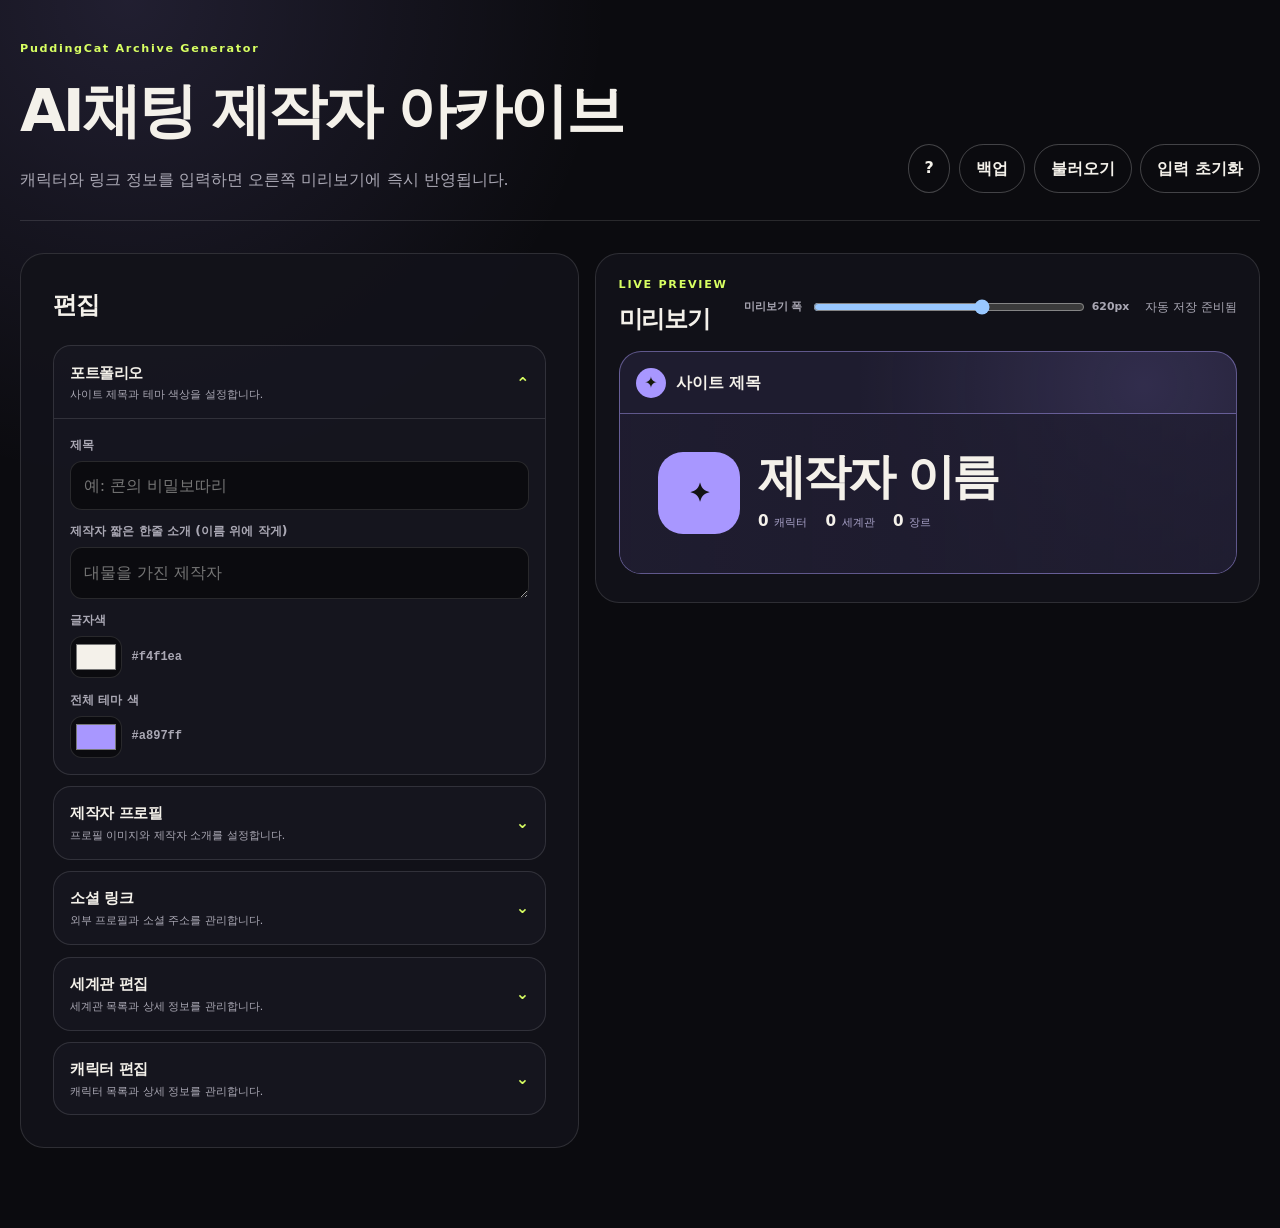
==== generator/index.html @ c450cb38 "." ====
<!doctype html>
<html lang="ko">
<head>
  <meta charset="utf-8">
  <meta name="viewport" content="width=device-width, initial-scale=1">
  <title>푸딩냥아카이브생성기</title>
  <link rel="stylesheet" href="./generator.css">
</head>
<body>
  <header class="app-header">
    <div>
      <p class="eyebrow">PuddingCat Archive Generator</p>
      <h1>AI채팅 제작자 아카이브</h1>
      <p>캐릭터와 링크 정보를 입력하면 오른쪽 미리보기에 즉시 반영됩니다.</p>
    </div>

	<div class="header-actions" aria-label="프로젝트 관리">
  		<button
			id="netlifyGuideButton"
			class="secondary-button guide-help-button"
			type="button"
			aria-haspopup="dialog"
			aria-controls="netlifyGuideDialog"
			aria-label="Netlify 업로드 안내 열기"
			title="가이드"
		>
			?
		</button>

  <details class="backup-menu" id="backupMenu">
        <summary class="secondary-button">백업</summary>
        <div class="backup-menu-panel" aria-label="백업 형식 선택">
          <button id="downloadTextBackupButton" type="button">
            <strong>텍스트 저장</strong>
            <small>텍스트만 저장</small>
          </button>
          <button id="downloadEditorBackupButton" type="button">
            <strong>전체 백업 ZIP</strong>
            <small>프로젝트와 PNG·MP3를 다시 불러올 수 있게 저장</small>
          </button>
          <button id="downloadFullBackupButton" type="button">
            <strong>배포용 ZIP</strong>
            <small>배포용 ZIP으로 저장</small>
          </button>
        </div>
      </details>

      <label class="secondary-button import-project-button" for="importProjectInput">
        불러오기
      </label>
      <input
        id="importProjectInput"
        class="file-input"
        type="file"
        accept=".json,.zip,application/json,application/zip"
      >

      <button id="resetProjectButton" class="secondary-button" type="button">
        입력 초기화
      </button>
    </div>
  </header>

  <main class="generator-layout">
    <section class="editor-panel" aria-labelledby="editorTitle">
      <h2 id="editorTitle">편집</h2>

      <form id="profileForm" novalidate>
        <details class="major-editor-fold" id="portfolioEditorFold" open>

          <summary class="major-editor-fold-summary">

            <span><strong>포트폴리오</strong><small>사이트 제목과 테마 색상을 설정합니다.</small></span>

            <b aria-hidden="true">⌄</b>

          </summary>

          <div class="major-editor-fold-body">

            <fieldset>

          <div class="portfolio-fields-grid">
            <label>
              <span>제목</span>
              <input
                id="siteTitleInput"
                type="text"
                maxlength="60"
                placeholder="예: 콘의 비밀보따리"
              >
            </label>

            <label>
              <span>제작자 짧은 한줄 소개 (이름 위에 작게)</span>
              <textarea
                id="siteDescriptionInput"
                rows="1"
                maxlength="180"
                placeholder="대물을 가진 제작자"
              ></textarea>
            </label>

            <div class="site-color-controls" aria-label="사이트 색상">
              <label class="site-color-control">
                <span>글자색</span>
                <span class="site-color-input-row">
                  <input id="siteTextColorInput" type="color" value="#f4f1ea">
                  <output id="siteTextColorValue" for="siteTextColorInput">#f4f1ea</output>
                </span>
              </label>
              <label class="site-color-control">
                <span>전체 테마 색</span>
                <span class="site-color-input-row">
                  <input id="siteThemeColorInput" type="color" value="#a897ff">
                  <output id="siteThemeColorValue" for="siteThemeColorInput">#a897ff</output>
                </span>
              </label>
            </div>
          </div>
        

            </fieldset>

          </div>

        </details>

        <details class="major-editor-fold" id="creatorEditorFold">


          <summary class="major-editor-fold-summary">


            <span><strong>제작자 프로필</strong><small>프로필 이미지와 제작자 소개를 설정합니다.</small></span>


            <b aria-hidden="true">⌄</b>


          </summary>


          <div class="major-editor-fold-body">


            <fieldset>

          <div class="avatar-editor image-drop-zone" data-image-drop-target="avatar" tabindex="0" role="group" aria-label="프로필 이미지 업로드 영역">
            <div class="avatar-preview" aria-hidden="true">
              <img id="avatarEditorPreview" alt="" hidden>
              <span id="avatarEditorFallback">★</span>
            </div>

            <div>
              <label class="file-label" for="avatarInput">
                프로필 이미지 업로드
              </label>
              <input
                id="avatarInput"
                class="file-input"
                type="file"
                accept="image/png"
              >
              <p class="image-input-hint">파일 선택 · 끌어놓기 · 이미지 영역 선택 후 Ctrl+V</p>
              <p
                id="avatarStorageStatus"
                class="field-help"
                role="status"
                aria-live="polite"
              >
                PNG는 이 브라우저에 저장되어 새로고침 후에도 유지됩니다.
                최대 10MB.
              </p>
              <button id="removeAvatarButton" class="text-button" type="button" hidden>
                이미지 제거
              </button>
            </div>
          </div>

          <div
            class="profile-background-editor image-drop-zone"
            data-image-drop-target="profile-background"
            tabindex="0"
            role="group"
            aria-label="프로필 배경 이미지 업로드 영역"
          >
            <div class="profile-background-editor-preview" aria-hidden="true">
              <img id="profileBackgroundEditorPreview" alt="" hidden>
              <span id="profileBackgroundEditorFallback">PROFILE BACKGROUND</span>
            </div>
            <div>
              <label class="file-label" for="profileBackgroundInput">
                프로필 배경 PNG 선택
              </label>
              <input
                id="profileBackgroundInput"
                class="file-input"
                type="file"
                accept="image/png"
              >
              <p class="image-input-hint">
                파일 선택 · 끌어놓기 · 이미지 영역 선택 후 Ctrl+V
              </p>
              <p
                id="profileBackgroundStorageStatus"
                class="field-help"
                role="status"
                aria-live="polite"
              >
                PNG는 이 브라우저에 저장되어 새로고침 후에도 유지됩니다.
                최대 10MB.
              </p>
              <button
                id="removeProfileBackgroundButton"
                class="text-button"
                type="button"
                hidden
              >
                배경 이미지 제거
              </button>
            </div>
          </div>

          <div class="creator-identity-grid">
            <label>
              <span>제작자 이름</span>
              <input
                id="creatorNameInput"
                type="text"
                maxlength="50"
                placeholder="예: 푸딩냥"
              >
            </label>

            <label>
              <span>아이디</span>
              <input
                id="creatorHandleInput"
                type="text"
                maxlength="50"
                placeholder="예: @id"
              >
            </label>
          </div>

          <input id="creatorFallbackInput" type="hidden">

          <label>
            <span>소개</span>
            <textarea
              id="creatorBioInput"
              rows="6"
              maxlength="800"
              placeholder="제작자 소개글"
            ></textarea>
          </label>
        


            </fieldset>


          </div>


        </details>

        <details class="major-editor-fold" id="socialEditorFold">


          <summary class="major-editor-fold-summary">


            <span><strong>소셜 링크</strong><small>외부 프로필과 소셜 주소를 관리합니다.</small></span>


            <b aria-hidden="true">⌄</b>


          </summary>


          <div class="major-editor-fold-body">


            <fieldset>

          <div class="social-entry">
            <label>
              <span>서비스</span>
              <select id="socialServiceSelect"></select>
            </label>

            <label>
              <span>주소</span>
              <input
                id="socialUrlInput"
                type="url"
                inputmode="url"
                placeholder="https://..."
              >
            </label>

            <button id="addSocialLinkButton" class="primary-button" type="button">
              링크 추가
            </button>
          </div>

          <p id="socialError" class="form-error" role="alert" hidden></p>

          <div id="socialLinkList" class="social-link-list">
            <p class="empty-message">등록된 링크가 없습니다.</p>
          </div>
        


            </fieldset>


          </div>


        </details>
      </form>

      <details class="major-editor-fold major-editor-collection-fold" id="worldEditorFold">
        <summary class="major-editor-fold-summary">
          <span><strong id="worldEditorTitle">세계관 편집</strong><small>세계관 목록과 상세 정보를 관리합니다.</small></span>
          <b aria-hidden="true">⌄</b>
        </summary>
        <div class="major-editor-fold-body">
          <section class="world-editor-section" aria-labelledby="worldEditorTitle">
            <div class="major-editor-action-row">
              <p class="eyebrow">SHARED WORLDS</p>
              <button id="addWorldButton" class="primary-button" type="button">새 세계관</button>
            </div>

        <div class="world-editor-layout">
          <aside class="world-editor-sidebar editor-collection-browser" aria-label="세계관 목록">
            <div class="editor-collection-controls">
              <label class="editor-collection-search">
                <span class="sr-only">세계관 검색</span>
                <input
                  id="worldEditorSearchInput"
                  type="search"
                  placeholder="세계관 검색"
                  autocomplete="off"
                >
              </label>
            </div>
            <p id="worldEditorResultSummary" class="editor-collection-summary" aria-live="polite">0개</p>
            <div id="worldEditorList" class="world-editor-list editor-collection-list">
              <p class="empty-message">등록된 세계관이 없습니다.</p>
            </div>
            <button id="worldEditorMoreButton" class="editor-collection-more-button" type="button" hidden>
              더보기
            </button>
          </aside>

          <div id="worldEditorEmpty" class="world-editor-empty">
            <strong>세계관을 추가해 주세요.</strong>
            <p>대표 이미지와 소개를 입력하면 미리보기에 세계관 카드가 나타납니다.</p>
          </div>

          <form id="worldForm" class="world-form" novalidate hidden>
            <div class="world-form-actions" aria-label="선택한 세계관 관리">
              <button id="moveWorldUpButton" class="secondary-button" type="button">
                위로
              </button>
              <button id="moveWorldDownButton" class="secondary-button" type="button">
                아래로
              </button>
              <button id="deleteWorldButton" class="danger-button" type="button">
                세계관 삭제
              </button>
            </div>

            <div class="world-image-editor image-drop-zone" data-image-drop-target="world" tabindex="0" role="group" aria-label="세계관 이미지 업로드 영역">
              <div class="world-image-editor-preview" aria-hidden="true">
                <img id="worldImageEditorPreview" alt="" hidden>
                <span id="worldImageEditorFallback">WORLD</span>
              </div>

              <div>
                <label class="file-label" for="worldImageInput">
                  세계관 대표 PNG 선택
                </label>
                <input
                  id="worldImageInput"
                  class="file-input"
                  type="file"
                  accept="image/png"
                >
                <p class="image-input-hint">파일 선택 · 끌어놓기 · 이미지 영역 선택 후 Ctrl+V</p>
                <p
                  id="worldImageStorageStatus"
                  class="field-help"
                  role="status"
                  aria-live="polite"
                >
                  PNG는 이 브라우저에 저장되어 새로고침 후에도 유지됩니다. 최대 10MB.
                </p>
                <button id="removeWorldImageButton" class="text-button" type="button" hidden>
                  이미지 제거
                </button>
              </div>
            </div>

            <div class="world-title-grid">
              <label>
                <span>세계관 이름</span>
                <input
                  id="worldNameInput"
                  type="text"
                  placeholder="예: 별의 왕관"
                >
              </label>

              <label>
                <span>부제</span>
                <input
                  id="worldSubtitleInput"
                  type="text"
                  placeholder="예: 사라진 별과 패전국을 둘러싼 왕국 연대기"
                >
              </label>
            </div>

            <label>
              <span>태그</span>
              <input
                id="worldTagsInput"
                type="text"
                placeholder="왕국, 천문, 정치극"
              >
              <small class="field-help">쉼표로 구분해 주세요.</small>
            </label>

            <label>
              <span>세계관 소개</span>
              <textarea
                id="worldDescriptionInput"
                rows="7"
                placeholder="문단을 나누려면 빈 줄을 하나 넣어주세요."
              ></textarea>
            </label>

            <details
              class="world-music-editor music-editor editor-fold"
              aria-labelledby="worldMusicTitle"
            >
              <summary class="editor-fold-summary">
                <span>
                  <strong class="field-label" id="worldMusicTitle">음악</strong>
                  <small>세계관과 어울리는 MP3 또는 YouTube 음악을 등록합니다.</small>
                </span>
                <b aria-hidden="true">⌄</b>
              </summary>
              <div class="editor-fold-body">
                <div class="editor-fold-action-row">
                  <button id="addWorldMusicButton" class="secondary-button" type="button">트랙 추가</button>
                </div>
                <p class="field-help">MP3는 브라우저에 저장되고 전체 백업 ZIP에 포함됩니다. YouTube는 링크만 저장됩니다.</p>
                <div id="worldMusicList" class="music-editor-list">
                  <p class="empty-message">등록된 음악이 없습니다.</p>
                </div>
              </div>
            </details>

            <details
              class="world-character-link-editor editor-fold"
              aria-labelledby="worldCharacterLinkTitle"
            >
              <summary class="editor-fold-summary">
                <span>
                  <strong class="field-label" id="worldCharacterLinkTitle">연결 캐릭터</strong>
                  <small>현재 세계관에 포함할 캐릭터를 선택합니다.</small>
                </span>
                <b aria-hidden="true">⌄</b>
              </summary>
              <div class="editor-fold-body">
                <div class="editor-collection-browser world-character-link-browser">
                  <div class="editor-collection-controls">
                    <label class="editor-collection-search">
                      <span class="sr-only">연결 캐릭터 검색</span>
                      <input
                        id="worldCharacterLinkSearchInput"
                        type="search"
                        placeholder="이름, 부제, 태그 검색"
                        autocomplete="off"
                      >
                    </label>
                  </div>
                  <p id="worldCharacterLinkResultSummary" class="editor-collection-summary" aria-live="polite">0명</p>
                  <div id="worldCharacterLinkList" class="world-character-link-list editor-collection-list">
                    <p class="empty-message">등록된 캐릭터가 없습니다.</p>
                  </div>
                  <button id="worldCharacterLinkMoreButton" class="editor-collection-more-button" type="button" hidden>
                    더보기
                  </button>
                </div>
              </div>
            </details>

            <details class="world-section-editor editor-fold" aria-labelledby="worldSectionsTitle">
              <summary class="editor-fold-summary">
                <span>
                  <strong class="field-label" id="worldSectionsTitle">추가 정보</strong>
                  <small>세계의 핵심, 주요 갈등처럼 상세창에 표시할 내용을 추가합니다.</small>
                </span>
                <b aria-hidden="true">⌄</b>
              </summary>
              <div class="editor-fold-body">
                <div class="editor-fold-action-row">
                  <button id="addWorldSectionButton" class="secondary-button" type="button">항목 추가</button>
                </div>
                <div id="worldSectionList" class="world-section-editor-list">
                  <p class="empty-message">추가 정보가 없습니다.</p>
                </div>
              </div>
            </details>
          </form>
        </div>
          </section>
        </div>
      </details>

      <details class="major-editor-fold major-editor-collection-fold" id="characterEditorFold">
        <summary class="major-editor-fold-summary">
          <span><strong id="characterEditorTitle">캐릭터 편집</strong><small>캐릭터 목록과 상세 정보를 관리합니다.</small></span>
          <b aria-hidden="true">⌄</b>
        </summary>
        <div class="major-editor-fold-body">
          <section class="character-editor-section" aria-labelledby="characterEditorTitle">
            <div class="major-editor-action-row">
              <p class="eyebrow">CHARACTERS</p>
              <div class="character-editor-main-actions">
                <button id="openCharacterBulkImportButton" class="secondary-button" type="button">일괄 등록</button>
                <button id="addCharacterButton" class="primary-button" type="button">새 캐릭터</button>
              </div>
            </div>

        <div class="character-editor-layout">
          <aside class="character-editor-sidebar editor-collection-browser" aria-label="캐릭터 목록">
            <div class="editor-collection-controls">
              <label class="editor-collection-search">
                <span class="sr-only">캐릭터 검색</span>
                <input
                  id="characterEditorSearchInput"
                  type="search"
                  placeholder="캐릭터 검색"
                  autocomplete="off"
                >
              </label>
            </div>
            <p id="characterEditorResultSummary" class="editor-collection-summary" aria-live="polite">0명</p>
            <div id="characterEditorList" class="character-editor-list editor-collection-list">
              <p class="empty-message">등록된 캐릭터가 없습니다.</p>
            </div>
            <button id="characterEditorMoreButton" class="editor-collection-more-button" type="button" hidden>
              더보기
            </button>
          </aside>

          <div id="characterEditorEmpty" class="character-editor-empty">
            <strong>캐릭터를 추가해 주세요.</strong>
            <p>대표 이미지와 소개를 입력하면 미리보기에 캐릭터 카드가 나타납니다.</p>
          </div>

          <form id="characterForm" class="character-form" novalidate hidden>
            <div class="character-form-actions" aria-label="선택한 캐릭터 관리">
              <button id="moveCharacterUpButton" class="secondary-button" type="button">위로</button>
              <button id="moveCharacterDownButton" class="secondary-button" type="button">아래로</button>
              <button id="deleteCharacterButton" class="character-danger-button" type="button">캐릭터 삭제</button>
            </div>

            <details class="character-image-editor editor-fold image-drop-zone" data-image-drop-target="character" tabindex="0" aria-labelledby="characterImagesTitle">
              <summary class="editor-fold-summary">
                <span>
                  <strong class="character-field-label" id="characterImagesTitle">캐릭터 이미지</strong>
                  <small>PNG 이미지를 최대 5장까지 등록할 수 있습니다. 첫 이미지가 대표 이미지입니다.</small>
                </span>
                <b aria-hidden="true">⌄</b>
              </summary>
              <div class="editor-fold-body">
                <div class="editor-fold-action-row">
                  <label class="file-label" for="characterImageInput">PNG 추가</label>
                  <input id="characterImageInput" class="file-input" type="file" accept="image/png" multiple>
                </div>
                <p class="image-input-hint">파일 선택 · 끌어놓기 · 이미지 영역 선택 후 Ctrl+V</p>
                <p id="characterImageStorageStatus" class="field-help" role="status" aria-live="polite">
                  PNG는 이 브라우저에 저장되어 새로고침 후에도 유지됩니다. 이미지당 최대 10MB.
                </p>
                <div id="characterImageList" class="character-image-list">
                  <p class="empty-message">등록된 이미지가 없습니다.</p>
                </div>
              </div>
            </details>

            <div class="character-identity-grid">
              <label>
                <span>캐릭터 이름</span>
                <input id="characterNameInput" type="text" placeholder="예: 리라 베일">
              </label>

              <label>
                <span>부제</span>
                <input id="characterSubtitleInput" type="text" placeholder="예: 별을 잃어버린 천문학자">
              </label>
            </div>

            <div class="character-world-featured-grid">
              <label>
                <span>세계관</span>
                <select id="characterWorldSelect"></select>
              </label>

              <label class="character-featured-option">
                <input id="characterFeaturedInput" type="checkbox">
                <span>
                  <strong>추천 캐릭터로 표시</strong>
                  <small>추천 캐릭터는 최대 3명까지 지정할 수 있습니다.</small>
                </span>
              </label>
            </div>

            <details class="character-genre-editor editor-fold" aria-labelledby="characterGenresTitle">
              <summary class="editor-fold-summary">
                <span>
                  <strong class="character-field-label" id="characterGenresTitle">장르</strong>
                  <small>관리자 카탈로그에 등록된 장르에서 선택합니다.</small>
                </span>
                <b aria-hidden="true">⌄</b>
              </summary>
              <div class="editor-fold-body">
                <div id="characterGenreList" class="character-option-grid"></div>
              </div>
            </details>

            <label>
              <span>태그</span>
              <input id="characterTagsInput" type="text" placeholder="천문학자, 쌍방구원, 느린관계">
              <small class="field-help">쉼표로 구분해 주세요.</small>
            </label>

            <label>
              <span>캐릭터 소개</span>
              <textarea id="characterDescriptionInput" rows="7" placeholder="문단을 나누려면 빈 줄을 하나 넣어주세요."></textarea>
            </label>

          

            <details class="character-platform-editor editor-fold" aria-labelledby="characterPlatformsTitle">
              <summary class="editor-fold-summary">
                <span>
                  <strong class="character-field-label" id="characterPlatformsTitle">플랫폼</strong>
                  <small>플랫폼을 선택하고 캐릭터 페이지 주소를 입력합니다.</small>
                </span>
                <b aria-hidden="true">⌄</b>
              </summary>
              <div class="editor-fold-body">
                <div id="characterPlatformList" class="character-platform-editor-list"></div>
              </div>
            </details>

            <details class="character-content-editor editor-fold" aria-labelledby="characterContentsTitle">
              <summary class="editor-fold-summary">
                <span>
                  <strong class="character-field-label" id="characterContentsTitle">추가 콘텐츠</strong>
                  <small>제작 비하인드, 과거, 비밀 설정처럼 상세창에 표시할 내용을 추가합니다.</small>
                </span>
                <b aria-hidden="true">⌄</b>
              </summary>
              <div class="editor-fold-body">
                <div class="editor-fold-action-row">
                  <button id="addCharacterContentButton" class="secondary-button" type="button">항목 추가</button>
                </div>
                <div id="characterContentList" class="character-content-editor-list">
                  <p class="empty-message">추가 콘텐츠가 없습니다.</p>
                </div>
              </div>
            </details>
<details
              class="character-music-editor music-editor editor-fold"
              aria-labelledby="characterMusicTitle"
            >
              <summary class="editor-fold-summary">
                <span>
                  <strong class="character-field-label" id="characterMusicTitle">음악</strong>
                  <small>캐릭터와 어울리는 MP3 또는 YouTube 음악을 등록합니다.</small>
                </span>
                <b aria-hidden="true">⌄</b>
              </summary>
              <div class="editor-fold-body">
                <div class="editor-fold-action-row">
                  <button id="addCharacterMusicButton" class="secondary-button" type="button">트랙 추가</button>
                </div>
                <p class="field-help">MP3는 브라우저에 저장되고 전체 백업 ZIP에 포함됩니다. YouTube는 링크만 저장됩니다.</p>
                <div id="characterMusicList" class="music-editor-list">
                  <p class="empty-message">등록된 음악이 없습니다.</p>
                </div>
              </div>
            </details>
          </form>
        </div>
          </section>
        </div>
      </details>
    </section>

    <section class="preview-panel" aria-labelledby="previewTitle">
      <div class="preview-toolbar">
        <div>
          <p class="eyebrow">LIVE PREVIEW</p>
          <h2 id="previewTitle">미리보기</h2>
        </div>
        <label class="preview-width-control" for="previewWidthInput">
          <span>미리보기 폭</span>
          <input id="previewWidthInput" type="range" min="380" max="760" step="10" value="620">
          <output id="previewWidthOutput" for="previewWidthInput">620px</output>
        </label>
        <span id="saveStatus" class="save-status" role="status" aria-live="polite">자동 저장 준비 중</span>
      </div>

      <div class="preview-viewport" id="previewViewport">
        <div class="preview-canvas" id="previewCanvas">
      <article class="portfolio-preview">
        <header class="preview-brand">
          <span class="preview-brand-mark" aria-hidden="true">✦</span>
          <strong id="previewSiteTitle">사이트 제목</strong>
        </header>

        <div class="preview-profile">
          <div class="preview-profile-background" aria-hidden="true">
            <img id="previewProfileBackgroundImage" alt="" hidden>
          </div>

          <div class="preview-avatar" aria-hidden="true">
            <img id="previewAvatarImage" alt="" hidden>
            <span id="previewAvatarFallback">✦</span>
          </div>

          <div class="preview-profile-copy">
            <p id="previewSiteDescription" class="preview-manifesto"></p>
            <h3 id="previewCreatorName">제작자 이름</h3>
            <p id="previewCreatorHandle" class="preview-handle"></p>
            <div id="previewCreatorBio" class="preview-bio"></div>
            <div id="previewCreatorLinks" class="preview-social-links"></div>
            <div class="hero-stats" aria-label="아카이브 요약">
              <div><strong id="previewCharacterCount">0</strong><span>캐릭터</span></div>
              <div><strong id="previewWorldCount">0</strong><span>세계관</span></div>
              <div><strong id="previewGenreCount">0</strong><span>장르</span></div>
            </div>
          </div>
        </div>
      </article>

      <section class="stardust-character-preview character-featured-preview" id="previewFeaturedSection" aria-labelledby="previewFeaturedTitle" hidden>
        <div class="character-preview-heading">
          <div>
            <p class="eyebrow">FEATURED CHARACTERS</p>
            <h2 id="previewFeaturedTitle">추천 캐릭터</h2>
          </div>
        </div>
        <div class="character-featured-grid" id="previewFeaturedGrid"></div>
      </section>

      <section class="stardust-world-preview" id="previewWorldSection" aria-labelledby="previewWorldTitle" hidden>
        <div class="world-preview-section-heading">
          <div>
            <p class="eyebrow">SHARED WORLDS</p>
            <h2 id="previewWorldTitle">세계관 아카이브</h2>
          </div>
        </div>

        <div class="world-grid" id="previewWorldGrid"></div>
        <div class="archive-toggle-wrap" id="previewWorldToggleWrap" hidden>
          <button
            class="archive-toggle"
            id="previewWorldToggle"
            type="button"
            aria-controls="previewWorldGrid"
            aria-expanded="false"
          >
            <span>세계관 더보기</span>
            <b aria-hidden="true">↓</b>
          </button>
        </div>
        <p id="previewWorldEmpty" class="world-preview-empty">
          아직 등록된 세계관이 없습니다.
        </p>
      </section>

      <section class="stardust-character-preview character-archive-preview" id="previewCharacterSection" aria-labelledby="previewCharacterTitle" hidden>
        <div class="character-preview-heading character-archive-heading">
          <div>
            <p class="eyebrow">FULL ARCHIVE</p>
            <h2 id="previewCharacterTitle">캐릭터 아카이브</h2>
          </div>
          <p id="previewCharacterResultSummary" aria-live="polite">총 0명 중 0명 표시</p>
        </div>

        <div class="controls" aria-label="캐릭터 검색 및 필터">
          <label class="search-box">
            <span class="sr-only">캐릭터 검색</span>
            <span aria-hidden="true">⌕</span>
            <input
              id="previewCharacterSearchInput"
              type="search"
              placeholder="이름, 소개, 태그, 세계관으로 검색"
              autocomplete="off"
            >
          </label>

          <div class="filter-row">
            <div class="filter-group" aria-labelledby="previewGenreFilterLabel">
              <span class="filter-label" id="previewGenreFilterLabel">장르</span>
              <div class="chip-list" id="previewGenreFilters"></div>
            </div>
            <div class="filter-group" aria-labelledby="previewTagFilterLabel">
              <span class="filter-label" id="previewTagFilterLabel">태그</span>
              <div class="chip-list" id="previewTagFilters"></div>
            </div>
            <div class="filter-group" aria-labelledby="previewPlatformFilterLabel">
              <span class="filter-label" id="previewPlatformFilterLabel">플랫폼</span>
              <div class="chip-list" id="previewPlatformFilters"></div>
            </div>
            <div class="filter-group filter-group--world" aria-labelledby="previewWorldFilterLabel">
              <span class="filter-label" id="previewWorldFilterLabel">세계관</span>
              <div class="chip-list" id="previewWorldFilters"></div>
            </div>
          </div>
        </div>

        <div class="character-preview-grid" id="previewCharacterGrid"></div>
        <div class="character-archive-toggle-wrap" id="previewCharacterToggleWrap" hidden>
          <button class="character-archive-toggle" id="previewCharacterToggle" type="button" aria-controls="previewCharacterGrid" aria-expanded="false">
            <span>캐릭터 더보기</span>
            <b aria-hidden="true">↓</b>
          </button>
        </div>
        <div class="empty-state" id="previewCharacterEmpty" hidden>
          <span>◇</span>
          <h3>조건에 맞는 캐릭터가 없어요.</h3>
          <p>검색어나 필터를 조금 느슨하게 풀어보세요.</p>
          <button class="primary-button" id="previewCharacterResetFilters" type="button">필터 초기화</button>
        </div>
      </section>
        </div>
      </div>
    </section>
  </main>

<dialog
  class="guide-dialog"
  id="netlifyGuideDialog"
  aria-labelledby="netlifyGuideTitle"
>
  <div class="guide-dialog-shell">
    <header class="guide-dialog-header">
      <div>
        <p class="eyebrow">생성기 사용 가이드</p>
        <h2 id="netlifyGuideTitle">사용 전 꼭 확인!</h2>
      </div>

      <button
        class="guide-dialog-close"
        id="netlifyGuideClose"
        type="button"
        aria-label="업로드 안내 닫기"
      >
        ×
      </button>
    </header>

    <ol class="guide-step-list">
      <li>
        <strong>수정 가능, 재배포 금지</strong>
        <p>
          본 생성기는 여러 플랫폼의 캐릭터와 세계관을 한 곳에 통합시켜 유저에게 보여주기 위한, <b>AI채팅 제작자용 아카이브</b>를 목적으로 합니다. 배포 받은 분의 개인적인 코드 <b>수정도 가능</b>하지만, 생성기의 <b>재배포는 금지</b>합니다.
        </p>
      </li>

      <li>
        <strong>자동 임시저장 기능</strong>
        <p>
          작성 내용은 <b>자동으로 임시저장</b>되지만, 캐시 삭제 등 브라우저의 설정이 변경되면 데이터가 삭제될 수 있으니 중간에 백업이 필요합니다. 캐시가 남아있을 경우 관리자가 레이아웃을 수정해도 번경되지 않으니, 가끔 <b>ctrl+shift+R로 강제 새로고침</b> 해주세요. 임시저장된 데이터에는 영향이 없습니다.
        </p>
      </li>

      <li>
        <strong>백업 기능</strong>
        <p>
          <b>텍스트 / 전체내용 zip / 배포용 zip</b> 중 용도에 맞춰 백업해주세요. 배포용 zip은 사이트 생성용이며 생성기에서 불러오기가 불가능합니다. 배포 이후에도 전체내용 zip을 소장하는 것을 권장합니다.
        </p>
      </li>

      <li>
        <strong>사이트 배포</strong>
        <p>
          netlify와 github 중 선택하여 배포한 뒤 사이트 링크를 이용합니다. github는 주소에 사용자의 id가 있으니 깡계 이용하세요.
        </p>
      </li>

      <li>
        <strong>Github</strong>
        <p>
          배포용 zip 다운로드 -> 압축 해제 -> 폴더 안에 든 모든 파일을 저장소에 업로드 -> 몇분 후 설정에서 site 생성
        </p>
      </li>
    </ol>

    <div class="guide-dialog-note">
      <strong>Netlify</strong>
      <p>
        배포용 zip 다운로드 -> 하단의 Netlify Drop을 클릭 -> 업로드 화면에 zip 파일 업로드 -> 업로드 완료 후 site 주소 확인<br>Netlify는 한달에 배포 20회 제한이 있으니 주의하세요. 
      </p>
    </div>

    <a
      class="primary-button guide-dialog-link"
      href="https://app.netlify.com/drop"
      target="_blank"
      rel="noopener noreferrer"
    >
      Netlify Drop 열기 ↗
    </a>
  </div>
</dialog>

  <dialog class="filter-picker" id="previewCharacterFilterPicker" aria-labelledby="previewCharacterFilterPickerTitle">
    <div class="filter-picker-shell">
      <header class="filter-picker-header">
        <div>
          <p class="eyebrow">FILTER</p>
          <h2 id="previewCharacterFilterPickerTitle">필터 선택</h2>
          <p class="filter-picker-hint">여러 항목을 동시에 선택할 수 있습니다.</p>
        </div>
        <button
          class="filter-picker-close"
          id="previewCharacterFilterPickerClose"
          type="button"
          aria-label="필터 선택 닫기"
        >×</button>
      </header>

      <label class="filter-picker-search">
        <span aria-hidden="true">⌕</span>
        <input
          id="previewCharacterFilterPickerSearch"
          type="search"
          placeholder="목록에서 검색"
          autocomplete="off"
        >
      </label>

      <div class="filter-picker-options" id="previewCharacterFilterPickerOptions"></div>
      <p class="filter-picker-empty" id="previewCharacterFilterPickerEmpty" hidden>
        일치하는 항목이 없습니다.
      </p>
    </div>
  </dialog>

  <dialog class="character-preview-modal" id="characterPreviewModal" aria-labelledby="characterPreviewModalTitle">
    <div class="character-preview-modal-shell">
      <button class="character-preview-modal-close" id="characterPreviewModalClose" type="button" aria-label="캐릭터 상세 닫기">×</button>
      <div class="character-preview-gallery">
        <header class="character-preview-identity">
          <h2 id="characterPreviewModalTitle"></h2>
          <p id="characterPreviewModalSummary"></p>
        </header>
        <div class="character-preview-main-image-wrap">
          <img id="characterPreviewMainImage" src="" alt="" hidden>
          <div id="characterPreviewMainImageFallback" class="character-preview-main-image-fallback">CHARACTER</div>
        </div>
        <div class="character-preview-thumbnails" id="characterPreviewThumbnails" hidden></div>
        <div class="character-preview-platform-rail" id="characterPreviewPlatforms"></div>
      </div>
      <article class="character-preview-modal-content">
        <div class="character-preview-kicker" id="characterPreviewKicker"></div>
        <div class="character-preview-tag-list" id="characterPreviewModalTags"></div>
        <section class="soundtrack-panel" id="characterPreviewSoundtrack" aria-label="캐릭터 음악" hidden></section>
        <div class="character-preview-description" id="characterPreviewModalDescription"></div>
        <section class="character-preview-world-panel" id="characterPreviewWorldPanel" hidden>
          <button class="character-preview-world-button" id="characterPreviewWorldButton" type="button">
            <span>
              <small>SHARED WORLD</small>
              <strong id="characterPreviewWorldName"></strong>
              <em id="characterPreviewWorldSummary"></em>
            </span>
            <b>세계 구경하기 ↗</b>
          </button>
        </section>
        <section class="character-preview-content-section" id="characterPreviewContentSection" hidden>
          <div class="character-preview-content-list" id="characterPreviewContents"></div>
        </section>
      </article>
    </div>
  </dialog>

  <dialog class="world-modal" id="worldPreviewModal" aria-labelledby="worldPreviewModalTitle">
    <div class="world-modal-shell">
      <button class="world-preview-modal-close" id="worldPreviewModalClose" type="button" aria-label="세계관 상세 닫기">×</button>
      <div class="world-cover-panel">
        <img id="worldPreviewModalImage" src="" alt="" hidden>
        <div id="worldPreviewModalImageFallback" class="world-cover-fallback">WORLD ARCHIVE</div>
      </div>
      <article class="world-modal-content">
        <p class="modal-kicker">WORLD ARCHIVE</p>
        <h2 id="worldPreviewModalTitle"></h2>
        <p class="world-modal-summary" id="worldPreviewModalSummary"></p>
        <div class="world-preview-tag-list" id="worldPreviewModalTags"></div>
        <section class="soundtrack-panel" id="worldPreviewSoundtrack" aria-label="세계관 음악" hidden></section>
        <div class="world-modal-description" id="worldPreviewModalDescription"></div>
        <div class="world-section-list" id="worldPreviewModalSections"></div>

        <section class="world-character-section" id="worldPreviewCharacterSection" aria-labelledby="worldPreviewCharacterHeading">
          <div class="panel-heading">
            <p class="eyebrow">CHARACTERS IN THIS WORLD</p>
            <h3 id="worldPreviewCharacterHeading">이 세계의 캐릭터</h3>
          </div>
          <div class="world-character-list" id="worldPreviewCharacterList"></div>
        </section>
      </article>
    </div>
  </dialog>


  <!-- 캐릭터 일괄 등록 -->
  <dialog id="characterBulkImportDialog" class="character-bulk-dialog" aria-labelledby="characterBulkImportTitle">
    <div class="character-bulk-dialog-shell">
      <header class="character-bulk-dialog-header">
        <div>
          <p class="eyebrow">BULK IMPORT</p>
          <h2 id="characterBulkImportTitle">캐릭터 일괄 등록</h2>
          <p>생성기 안에서 여러 캐릭터와 PNG 이미지를 직접 작성하고 한 번에 등록합니다.</p>
        </div>
        <div class="character-bulk-header-actions">
          <button id="clearAllCharacterBulkRowsButton" class="text-button" type="button">전부삭제</button>
          <button id="removeEmptyCharacterBulkRowsButton" class="secondary-button" type="button">빈 카드 삭제</button>
          <button id="closeCharacterBulkImportButton" class="secondary-button" type="button">닫기</button>
        </div>
      </header>

      <section
        class="character-bulk-auto-image-panel image-drop-zone"
        aria-labelledby="characterBulkAutoImageTitle"
        data-character-bulk-auto-image-drop
        tabindex="0"
        role="group"
      >
        <div class="character-bulk-auto-image-heading">
          <span>
            <strong id="characterBulkAutoImageTitle">PNG 이미지 일괄 추가</strong>
            <small>
              파일명을 캐릭터이름1.png부터 캐릭터이름5.png까지 지정하면 현재 일괄등록 목록의 같은 이름 캐릭터에 순서대로 연결합니다. 같은 번호에 이미 선택한 이미지가 있으면 새 파일로 교체됩니다.
            </small>
          </span>
          <label class="file-label" for="characterBulkAutoImagesInput">PNG 여러 장 선택</label>
          <input
            id="characterBulkAutoImagesInput"
            class="file-input"
            type="file"
            accept=".png,image/png"
            multiple
          >
        </div>
        <p class="image-input-hint">파일 선택 · 끌어놓기 · 이미지 영역 선택 후 Ctrl+V</p>
        <p
          id="characterBulkAutoImageStatus"
          class="character-bulk-auto-image-status"
          role="status"
          aria-live="polite"
        >선택된 PNG가 없습니다.</p>
        <div
          id="characterBulkAutoImageReport"
          class="character-bulk-auto-image-report"
          hidden
        ></div>
      </section>

      <details class="character-bulk-paste-panel">
        <summary>메모장에서 ^ 구분자로 붙여넣기</summary>
        <div class="character-bulk-paste-body">
          <p class="field-help">
            항목은 ^ 기호로 구분합니다. 캐릭터와 캐릭터 사이는 한 줄에 \ 하나만 입력해 구분합니다.
		형식: 이름^부제^태그1,태그2^캐릭터 소개^플랫폼명^링크 주소^플랫폼명^링크 주소
	빈 부제·태그·소개는 ^^로 자리를 유지해 주세요.
          </p>
<textarea
  id="characterBulkPasteInput"
  rows="7"
  placeholder="리안^황실의 검^기사,판타지^황제를 지키는 기사입니다.
설명의 줄바꿈도 그대로 유지됩니다.^팅글^https://example.com/tingle
\
세라^별의 마녀^마법사,집착^밤하늘을 연구합니다.^블룸^https://example.com/bloom"
></textarea>
          <div class="character-bulk-paste-actions">
            <button id="applyCharacterBulkPasteButton" class="secondary-button" type="button">붙여넣은 캐릭터 추가</button>
          </div>
        </div>
      </details>


      <div id="characterBulkRowList" class="character-bulk-row-list"></div>

      <p id="characterBulkImportError" class="form-error character-bulk-global-error" role="alert" hidden></p>

      <footer class="character-bulk-dialog-actions">
        <span id="characterBulkImportCount" class="character-bulk-count">입력된 캐릭터 0명</span>
        <div>
          <button id="cancelCharacterBulkImportButton" class="secondary-button" type="button">취소</button>
          <button id="confirmCharacterBulkImportButton" class="primary-button" type="button">캐릭터 등록</button>
        </div>
      </footer>
    </div>
  </dialog>

  <script src="../shared/admin-catalog.js"></script>
  <script src="../shared/empty-project.js"></script>
  <script src="./generator.js" defer></script>
</body>
</html>
---- generator/generator.css ----
:root {
  color-scheme: dark;
  --bg: #0b0b0f;
  --surface: #13131a;
  --surface-2: #1b1b25;
  --surface-3: #242431;
  --text: #f4f1ea;
  --muted: #aaa8b4;
  --line: rgba(255, 255, 255, .12);
  --line-strong: rgba(255, 255, 255, .23);
  --accent: #d8ff62;
  --accent-ink: #15190a;
  --danger: #ff9f80;
  --theme: #a897ff;
  --violet: var(--theme);
  --shadow: 0 18px 50px rgba(0, 0, 0, .28);
  --radius-xl: 28px;
  --radius-lg: 24px;
  --radius-md: 15px;
  --preview-panel-width: 620px;
}

* {
  box-sizing: border-box;
}

body {
  min-width: 320px;
  margin: 0;
  background:
    radial-gradient(circle at 10% 0%, rgba(168, 151, 255, .14), transparent 30rem),
    var(--bg);
  color: var(--text);
  font-family: Pretendard, "Noto Sans KR", "Apple SD Gothic Neo", system-ui, sans-serif;
  line-height: 1.6;
}

button,
input,
select,
textarea {
  font: inherit;
}

button {
  cursor: pointer;
}

.app-header {
  width: min(calc(100% - 40px), 1400px);
  margin-inline: auto;
  padding: 2.5rem 0 1.7rem;
  display: flex;
  align-items: end;
  justify-content: space-between;
  gap: 2rem;
  border-bottom: 1px solid var(--line);
}

.app-header h1,
.preview-toolbar h2,
.editor-panel h2 {
  margin: 0;
  letter-spacing: -.05em;
}

.app-header h1 {
  font-size: clamp(2rem, 5vw, 3.7rem);
}

.app-header > div > p:last-child {
  margin: .55rem 0 0;
  color: var(--muted);
}

.header-actions {
  display: flex;
  flex-wrap: wrap;
  justify-content: flex-end;
  gap: .55rem;
}

.header-actions .secondary-button {
  display: inline-flex;
  min-height: 42px;
  align-items: center;
  justify-content: center;
  white-space: nowrap;
}

.import-project-button {
  cursor: pointer;
}

.backup-menu {
  position: relative;
}

.backup-menu > summary {
  display: inline-flex;
  min-height: 42px;
  align-items: center;
  justify-content: center;
  list-style: none;
  cursor: pointer;
}

.backup-menu > summary::-webkit-details-marker {
  display: none;
}

.backup-menu-panel {
  position: absolute;
  z-index: 30;
  top: calc(100% + .55rem);
  right: 0;
  width: min(310px, calc(100vw - 24px));
  display: grid;
  gap: .45rem;
  padding: .55rem;
  border: 1px solid var(--line-strong);
  border-radius: 15px;
  background: var(--surface-2);
  box-shadow: var(--shadow);
}

.backup-menu-panel button {
  display: grid;
  gap: .08rem;
  padding: .72rem .8rem;
  text-align: left;
  border: 1px solid var(--line);
  border-radius: 12px;
  background: var(--bg);
  color: var(--text);
}

.backup-menu-panel button:hover {
  border-color: var(--accent);
}

.backup-menu-panel small {
  color: var(--muted);
  font-size: .68rem;
}

.eyebrow {
  margin: 0 0 .35rem;
  color: var(--accent);
  font-size: .7rem;
  font-weight: 900;
  letter-spacing: .15em;
}

.generator-layout {
  width: min(calc(100% - 40px), 1400px);
  margin: 2rem auto 5rem;
  display: grid;
  grid-template-columns: minmax(0, 1fr) auto;
  gap: 1rem;
  align-items: start;
}

.editor-panel,
.preview-panel {
  min-width: 0;
  border: 1px solid var(--line);
  border-radius: var(--radius-lg);
  background: color-mix(in srgb, var(--surface) 94%, transparent);
}

.editor-panel {
  padding: clamp(1.1rem, 3vw, 2rem);
  container-type: inline-size;
}

.preview-panel {
  position: sticky;
  top: 1rem;
  width: min(calc(100vw - 40px), calc(var(--preview-panel-width) + 2.8rem));
  justify-self: end;
  padding: clamp(1rem, 2vw, 1.4rem);
}

.editor-panel > h2 {
  margin-bottom: 1.3rem;
}

fieldset {
  min-width: 0;
  margin: 0;
  padding: 0;
  border: 0;
}

fieldset + fieldset {
  margin-top: 2rem;
  padding-top: 2rem;
  border-top: 1px solid var(--line);
}

legend {
  margin-bottom: 1rem;
  font-weight: 850;
}

label {
  display: grid;
  gap: .4rem;
}

label + label {
  margin-top: 1rem;
}

label > span {
  color: var(--muted);
  font-size: .78rem;
  font-weight: 800;
}

input,
select,
textarea {
  width: 100%;
  min-width: 0;
  border: 1px solid var(--line);
  border-radius: 12px;
  outline: 0;
  background: var(--bg);
  color: var(--text);
}

input,
select {
  min-height: 44px;
  padding: .65rem .8rem;
}

textarea {
  resize: vertical;
  padding: .75rem .8rem;
}

input:focus,
select:focus,
textarea:focus {
  border-color: var(--accent);
  box-shadow: 0 0 0 3px color-mix(in srgb, var(--accent) 16%, transparent);
}

.primary-button,
.secondary-button,
.text-button {
  border-radius: 999px;
  color: var(--text);
}

.primary-button {
  min-height: 44px;
  padding: .65rem 1rem;
  border: 1px solid var(--accent);
  background: var(--accent);
  color: var(--accent-ink);
  font-weight: 850;
}

.secondary-button {
  padding: .65rem 1rem;
  border: 1px solid var(--line-strong);
  background: transparent;
  font-weight: 800;
}

.secondary-button:hover {
  border-color: var(--accent);
}

.secondary-button:focus-visible,
.primary-button:focus-visible,
.text-button:focus-visible {
  outline: 3px solid color-mix(in srgb, var(--accent) 28%, transparent);
  outline-offset: 2px;
}

.text-button {
  padding: 0;
  border: 0;
  background: transparent;
  color: var(--danger);
  font-size: .78rem;
}

.avatar-editor {
  display: grid;
  grid-template-columns: 88px minmax(0, 1fr);
  gap: 1rem;
  align-items: center;
  margin-bottom: 1.2rem;
}

.avatar-preview,
.preview-avatar {
  display: grid;
  place-items: center;
  overflow: hidden;
  background: linear-gradient(145deg, var(--accent), var(--violet));
  color: #131315;
  font-weight: 950;
}

.avatar-preview {
  width: 88px;
  aspect-ratio: 1;
  border-radius: 26px;
  font-size: 1.6rem;
}

.avatar-preview img,
.preview-avatar img {
  width: 100%;
  height: 100%;
  object-fit: cover;
}

.profile-background-editor {
  display: grid;
  grid-template-columns: 132px minmax(0, 1fr);
  gap: 1rem;
  align-items: center;
  margin: 0 0 1.2rem;
}

.profile-background-editor-preview {
  display: grid;
  width: 132px;
  aspect-ratio: 16 / 9;
  place-items: center;
  overflow: hidden;
  border-radius: 15px;
  background: linear-gradient(135deg, color-mix(in srgb, var(--violet) 22%, transparent), color-mix(in srgb, var(--accent) 8%, transparent)), var(--surface-3);
  color: var(--muted);
  font-size: .55rem;
  font-weight: 900;
  letter-spacing: .1em;
  text-align: center;
}

.profile-background-editor-preview img {
  width: 100%;
  height: 100%;
  object-fit: cover;
}

.file-label {
  display: inline-flex;
  width: fit-content;
  padding: .55rem .8rem;
  border: 1px solid var(--line-strong);
  border-radius: 999px;
  color: var(--text);
  cursor: pointer;
  font-size: .8rem;
  font-weight: 800;
}

.file-input {
  position: absolute;
  width: 1px;
  height: 1px;
  margin: -1px;
  overflow: hidden;
  clip: rect(0, 0, 0, 0);
}

.field-help {
  margin: .55rem 0 .2rem;
  color: var(--muted);
  font-size: .72rem;
}

.site-color-controls {
  display: grid;
  grid-template-columns: repeat(2, minmax(0, 1fr));
  gap: .7rem;
  margin-top: 1rem;
}

.portfolio-fields-grid {
  display: grid;
  grid-template-columns: minmax(140px, .8fr) minmax(220px, 1.35fr) minmax(112px, .55fr) minmax(128px, .6fr);
  gap: .7rem;
  align-items: end;
}

.portfolio-fields-grid > label,
.portfolio-fields-grid .site-color-control {
  margin: 0;
}

.portfolio-fields-grid > .site-color-controls {
  display: contents;
  margin: 0;
}

.portfolio-fields-grid #siteDescriptionInput {
  min-height: 44px;
}

.creator-identity-grid {
  display: grid;
  grid-template-columns: repeat(2, minmax(0, 1fr));
  gap: .7rem;
}

.creator-identity-grid > label + label {
  margin-top: 0;
}

.creator-identity-grid + input[type="hidden"] + label {
  margin-top: 1rem;
}

.site-color-input-row {
  display: grid;
  grid-template-columns: 52px minmax(0, 1fr);
  gap: .6rem;
  align-items: center;
}

.site-color-input-row input[type="color"] {
  width: 52px;
  min-height: 42px;
  padding: 3px;
  cursor: pointer;
}

.site-color-input-row output {
  min-width: 0;
  color: var(--muted);
  font-size: .75rem;
  font-family: ui-monospace, SFMono-Regular, Consolas, monospace;
}

.image-input-hint {
  margin: .55rem 0 0;
  color: var(--accent);
  font-size: .68rem;
}

.image-drop-zone {
  position: relative;
  outline: 0;
  transition: border-color .18s ease, box-shadow .18s ease, background .18s ease;
}

.image-drop-zone.is-image-target-active {
  box-shadow: 0 0 0 2px color-mix(in srgb, var(--accent) 28%, transparent);
}

.image-drop-zone.is-drag-over {
  background: color-mix(in srgb, var(--accent) 8%, transparent);
  box-shadow: 0 0 0 3px color-mix(in srgb, var(--accent) 42%, transparent);
}

.social-entry {
  display: grid;
  grid-template-columns: minmax(130px, .7fr) minmax(0, 1.3fr) auto;
  gap: .65rem;
  align-items: end;
}

.social-entry label + label {
  margin-top: 0;
}

.form-error {
  margin: .7rem 0 0;
  color: var(--danger);
  font-size: .8rem;
}

.social-link-list {
  display: grid;
  gap: .55rem;
  margin-top: 1rem;
}

.social-link-item {
  min-width: 0;
  display: grid;
  grid-template-columns: 38px minmax(0, 1fr) auto;
  gap: .7rem;
  align-items: center;
  padding: .65rem;
  border: 1px solid var(--line);
  border-radius: 13px;
  background: var(--surface-2);
}

.social-link-item img,
.social-service-fallback {
  width: 38px;
  height: 38px;
  border-radius: 11px;
}

.social-link-item img {
  padding: 5px;
  object-fit: contain;
  background: var(--surface-3);
}

.social-service-fallback {
  display: grid;
  place-items: center;
  background: var(--surface-3);
  font-weight: 850;
}

.social-link-copy {
  min-width: 0;
}

.social-link-copy strong,
.social-link-copy small {
  display: block;
  overflow: hidden;
  text-overflow: ellipsis;
  white-space: nowrap;
}

.social-link-copy small {
  color: var(--muted);
}

.social-link-remove {
  border: 0;
  background: transparent;
  color: var(--danger);
}

.empty-message {
  margin: .5rem 0 0;
  color: var(--muted);
  font-size: .82rem;
}

.preview-toolbar {
  display: grid;
  grid-template-columns: auto minmax(180px, 1fr) auto;
  align-items: center;
  gap: 1rem;
  margin-bottom: .8rem;
}

.preview-width-control {
  display: grid;
  grid-template-columns: auto minmax(100px, 1fr) auto;
  gap: .55rem;
  align-items: center;
  margin: 0;
}

.preview-width-control > span,
.preview-width-control output {
  color: var(--muted);
  font-size: .68rem;
  font-weight: 800;
  white-space: nowrap;
}

.preview-width-control input {
  min-height: 0;
  padding: 0;
}

.preview-viewport {
  width: 100%;
  overflow-x: auto;
  padding-bottom: .35rem;
}

.preview-canvas {
  width: var(--preview-panel-width);
  max-width: 100%;
  min-width: 0;
  margin-inline: auto;
  container-type: inline-size;
  container-name: live-preview;
}


.save-status {
  color: var(--muted);
  font-size: .72rem;
}

.portfolio-preview {
  overflow: hidden;
  border: 1px solid var(--line);
  border-radius: 22px;
  background:
    radial-gradient(circle at 85% 15%, color-mix(in srgb, var(--theme) 14%, transparent), transparent 18rem),
    var(--bg);
}

.preview-brand {
  min-height: 62px;
  display: flex;
  align-items: center;
  gap: .6rem;
  padding: 0 1rem;
  border-bottom: 1px solid var(--line);
}

.preview-brand-mark {
  display: grid;
  width: 30px;
  height: 30px;
  place-items: center;
  border-radius: 50%;
  background: var(--accent);
  color: var(--accent-ink);
}

.preview-profile {
  position: relative;
  isolation: isolate;
  display: grid;
  grid-template-columns: 82px minmax(0, 1fr);
  gap: 1.1rem;
  align-items: start;
  overflow: hidden;
  padding: clamp(1.2rem, 4vw, 2.4rem);
}

.preview-profile::after {
  content: "";
  position: absolute;
  z-index: -1;
  inset: 0;
  background: linear-gradient(90deg, color-mix(in srgb, var(--bg) 88%, transparent), color-mix(in srgb, var(--bg) 68%, transparent)), linear-gradient(180deg, color-mix(in srgb, var(--bg) 20%, transparent), color-mix(in srgb, var(--bg) 58%, transparent));
  pointer-events: none;
}

.preview-profile-background {
  position: absolute;
  z-index: -2;
  inset: 0;
}

.preview-profile-background img {
  width: 100%;
  height: 100%;
  object-fit: cover;
}

.preview-avatar,
.preview-profile-copy {
  position: relative;
  z-index: 1;
}

.preview-avatar {
  width: 82px;
  aspect-ratio: 1;
  border-radius: 25px;
  font-size: 1.6rem;
}

.preview-profile-copy {
  min-width: 0;
}

.preview-manifesto {
  margin: 0 0 .35rem;
  color: var(--accent);
  font-size: .78rem;
  font-weight: 800;
}

.preview-profile h3 {
  margin: 0;
  font-size: clamp(1.8rem, 4vw, 3rem);
  letter-spacing: -.06em;
  line-height: 1;
}

.preview-handle {
  margin: .4rem 0 .8rem;
  color: var(--violet);
  font-size: .85rem;
}

.preview-bio {
  color: var(--muted);
  font-size: .88rem;
}

.preview-bio p {
  margin: 0;
}

.preview-bio p + p {
  margin-top: .25rem;
}

.preview-social-links {
  display: flex;
  flex-wrap: wrap;
  gap: .45rem;
  margin-top: 1rem;
}

.preview-social-link {
  display: grid;
  width: 38px;
  height: 38px;
  place-items: center;
  overflow: hidden;
  border: 1px solid var(--line);
  border-radius: 12px;
  background: var(--surface);
}

.preview-social-link img {
  width: 100%;
  height: 100%;
  padding: 5px;
  object-fit: contain;
}

.preview-social-link span {
  font-size: .75rem;
  font-weight: 850;
}

.hero-stats {
  display: flex;
  flex-wrap: wrap;
  gap: .65rem 1.15rem;
  margin-top: .85rem;
}

.hero-stats div {
  display: flex;
  align-items: baseline;
  gap: .35rem;
}

.hero-stats strong {
  font-size: .95rem;
  line-height: 1;
}

.hero-stats span {
  color: var(--muted);
  font-size: .66rem;
}


[hidden] {
  display: none !important;
}

@media (max-width: 980px) {
  .generator-layout {
    grid-template-columns: 1fr;
  }

  .preview-panel {
    position: static;
    width: 100%;
    justify-self: stretch;
  }
}

@media (max-width: 620px) {
  .app-header,
  .generator-layout {
    width: min(calc(100% - 24px), 1400px);
  }

  .app-header {
    align-items: start;
    flex-direction: column;
    gap: 1rem;
  }

  .header-actions {
    width: 100%;
    justify-content: flex-start;
  }

  .header-actions .secondary-button {
    flex: 1 1 calc(50% - .55rem);
  }

  .social-entry {
    grid-template-columns: 1fr;
  }

  .social-entry label + label {
    margin-top: .4rem;
  }

  .preview-profile {
    grid-template-columns: 62px minmax(0, 1fr);
    gap: .8rem;
  }

  .preview-avatar {
    width: 62px;
    border-radius: 19px;
  }
}


.editor-fold {
  overflow: hidden;
  border-top: 1px solid var(--line);
}

.editor-fold > summary {
  list-style: none;
}

.editor-fold > summary::-webkit-details-marker {
  display: none;
}

.editor-fold-summary {
  display: grid;
  grid-template-columns: minmax(0, 1fr) auto;
  gap: .8rem;
  align-items: center;
  padding: .9rem 0;
  cursor: pointer;
}

.editor-fold-summary span > strong,
.editor-fold-summary span > small {
  display: block;
}

.editor-fold-summary small {
  margin-top: .12rem;
  color: var(--muted);
  font-size: .68rem;
}

.editor-fold-summary > b {
  color: var(--accent);
  transition: transform .2s ease;
}

.editor-fold[open] > .editor-fold-summary > b {
  transform: rotate(180deg);
}

.editor-fold-body {
  padding-bottom: .35rem;
}

.editor-fold-action-row {
  display: flex;
  justify-content: flex-end;
  margin-bottom: .7rem;
}

/* 세계관 편집기 */
.world-editor-section .editor-section-heading,
.world-editor-section .subsection-heading,
.world-editor-section .world-form-actions {
  display: flex;
  align-items: center;
  justify-content: space-between;
  gap: 1rem;
}

.world-editor-section .editor-section-heading h2 {
  margin: 0;
  letter-spacing: -.05em;
}

.world-editor-section {
  margin-top: 2.4rem;
  padding-top: 2.2rem;
  border-top: 1px solid var(--line);
}

.world-editor-layout {
  display: grid;
  grid-template-columns: minmax(150px, .6fr) minmax(0, 1.4fr);
  gap: .8rem;
  margin-top: 1.2rem;
}

.world-editor-sidebar,
.world-form,
.world-editor-empty {
  min-width: 0;
  border: 1px solid var(--line);
  border-radius: 18px;
  background: var(--surface-2);
}

.world-editor-sidebar {
  padding: .55rem;
}

.world-editor-list {
  display: grid;
  gap: .42rem;
}

.world-editor-list-item {
  display: grid;
  grid-template-columns: 46px minmax(0, 1fr);
  gap: .6rem;
  align-items: center;
  width: 100%;
  padding: .5rem;
  border: 1px solid transparent;
  border-radius: 13px;
  background: transparent;
  color: var(--text);
  text-align: left;
}

.world-editor-list-item:hover,
.world-editor-list-item.is-active {
  border-color: var(--line-strong);
  background: var(--surface-3);
}

.world-editor-list-item.is-active {
  box-shadow: inset 3px 0 0 var(--accent);
}

.world-editor-list-thumb {
  display: grid;
  width: 46px;
  height: 46px;
  place-items: center;
  overflow: hidden;
  border-radius: 11px;
  background: linear-gradient(145deg, var(--surface-3), #35354a);
  color: var(--muted);
  font-size: .55rem;
  font-weight: 900;
  letter-spacing: .08em;
}

.world-editor-list-thumb img {
  width: 100%;
  height: 100%;
  object-fit: cover;
}

.world-editor-list-copy {
  min-width: 0;
}

.world-editor-list-copy strong,
.world-editor-list-copy small {
  display: block;
  overflow: hidden;
  text-overflow: ellipsis;
  white-space: nowrap;
}

.world-editor-list-copy small {
  margin-top: .1rem;
  color: var(--muted);
  font-size: .68rem;
}

.world-editor-empty {
  display: grid;
  min-height: 220px;
  place-content: center;
  padding: 1.4rem;
  text-align: center;
}

.world-editor-empty p {
  max-width: 30rem;
  margin: .35rem 0 0;
  color: var(--muted);
  font-size: .82rem;
}

.world-form {
  padding: 1rem;
}

.world-title-grid {
  display: grid;
  grid-template-columns: minmax(0, .8fr) minmax(0, 1.2fr);
  gap: .7rem;
}

.world-title-grid > label + label {
  margin-top: 0;
}

.world-title-grid + label {
  margin-top: 1rem;
}

.world-form-actions {
  justify-content: flex-end;
  margin-bottom: 1rem;
}

.world-editor-section .world-form-actions .secondary-button,
.world-editor-section .world-editor-section .danger-button {
  min-height: 38px;
  padding: .45rem .72rem;
  font-size: .74rem;
}

.world-editor-section .danger-button {
  border: 1px solid color-mix(in srgb, var(--danger) 58%, var(--line));
  border-radius: 999px;
  background: color-mix(in srgb, var(--danger) 10%, transparent);
  color: var(--danger);
  font-weight: 850;
}

.world-editor-section .danger-button:hover {
  border-color: var(--danger);
}

.world-image-editor {
  display: grid;
  grid-template-columns: minmax(130px, .72fr) minmax(0, 1.28fr);
  gap: 1rem;
  align-items: center;
  margin-bottom: 1.2rem;
}

.world-image-editor-preview {
  display: grid;
  width: 100%;
  aspect-ratio: 16 / 9;
  place-items: center;
  overflow: hidden;
  border-radius: 15px;
  background:
    linear-gradient(135deg, color-mix(in srgb, var(--violet) 20%, transparent), color-mix(in srgb, var(--accent) 8%, transparent)),
    var(--surface-3);
  color: var(--muted);
  font-size: .64rem;
  font-weight: 900;
  letter-spacing: .12em;
}

.world-image-editor-preview img {
  width: 100%;
  height: 100%;
  object-fit: cover;
}

.world-editor-section .field-label {
  color: var(--muted);
  font-size: .78rem;
  font-weight: 800;
}

.world-character-link-editor,
.world-section-editor {
  margin-top: 1.5rem;
  padding-top: 0;
}

.world-character-link-list {
  display: grid;
  grid-template-columns: repeat(auto-fill, minmax(165px, 1fr));
  gap: .4rem;
  margin-top: .65rem;
}

.world-character-link-item {
  min-width: 0;
  display: grid;
  grid-template-columns: auto 32px minmax(0, 1fr);
  gap: .42rem;
  align-items: center;
  margin: 0;
  padding: .4rem .48rem;
  border: 1px solid var(--line);
  border-radius: 11px;
  background: color-mix(in srgb, var(--bg) 70%, transparent);
  cursor: pointer;
}

.world-character-link-item:has(input:checked) {
  border-color: var(--accent);
}

.world-character-link-item input {
  width: 18px;
  height: 18px;
  min-height: 0;
  margin: 0;
  padding: 0;
}

.world-character-link-thumb {
  width: 32px;
  height: 32px;
  display: grid;
  place-items: center;
  overflow: hidden;
  border-radius: 9px;
  background: var(--surface-3);
  font-size: .7rem;
  font-weight: 850;
}

.world-character-link-thumb img {
  width: 100%;
  height: 100%;
  object-fit: cover;
}

.world-character-link-copy {
  min-width: 0;
  display: grid;
  gap: .02rem;
  line-height: 1.25;
}

.world-character-link-copy strong,
.world-character-link-copy small {
  display: block;
  overflow: hidden;
  text-overflow: ellipsis;
  white-space: nowrap;
}

.world-character-link-copy strong {
  font-size: .74rem;
}

.world-character-link-copy small {
  color: var(--muted);
  font-size: .56rem;
}

.world-editor-section .subsection-heading {
  align-items: end;
}

.world-editor-section .subsection-heading small {
  display: block;
  margin-top: .15rem;
  color: var(--muted);
  font-size: .68rem;
}

.world-section-editor-list {
  display: grid;
  gap: .65rem;
  margin-top: .8rem;
}

.world-section-editor-item {
  padding: .8rem;
  border: 1px solid var(--line);
  border-radius: 14px;
  background: color-mix(in srgb, var(--bg) 70%, transparent);
}

.world-section-editor-toolbar {
  display: flex;
  align-items: center;
  justify-content: flex-end;
  gap: .45rem;
  margin-bottom: .6rem;
}

.world-section-editor-toolbar > span {
  margin-right: auto;
  color: var(--muted);
  font-size: .68rem;
  font-weight: 800;
}

.world-section-collapsible-option {
  grid-template-columns: auto minmax(0, 1fr);
  gap: .65rem;
  align-items: start;
  margin-top: .8rem;
  padding: .7rem;
  border: 1px solid var(--line);
  border-radius: 12px;
  background: color-mix(in srgb, var(--surface-2) 72%, transparent);
  cursor: pointer;
}

.world-section-collapsible-option input {
  width: 18px;
  height: 18px;
  min-height: 0;
  margin: .15rem 0 0;
  padding: 0;
}

.world-section-collapsible-option > span {
  color: var(--text);
}

.world-section-collapsible-option strong,
.world-section-collapsible-option small {
  display: block;
}

.world-section-collapsible-option strong {
  font-size: .78rem;
}

.world-section-collapsible-option small {
  margin-top: .1rem;
  color: var(--muted);
  font-size: .68rem;
}

.world-section-editor-toolbar button {
  min-height: 32px;
  padding: .28rem .55rem;
  border: 1px solid var(--line);
  border-radius: 999px;
  background: transparent;
  color: var(--muted);
  font-size: .68rem;
}

.world-section-editor-toolbar button:hover {
  border-color: var(--line-strong);
  color: var(--text);
}

/* stardust-archive 세계관 미리보기 */
.stardust-world-preview {
  container-type: inline-size;
  margin-top: 1rem;
  padding: clamp(1rem, 3vw, 1.6rem);
  border: 1px solid var(--line);
  border-radius: 22px;
  background: var(--bg);
}

.stardust-world-preview .world-preview-section-heading {
  display: flex;
  align-items: end;
  justify-content: space-between;
  gap: 1rem;
  margin-bottom: 1rem;
}

.stardust-world-preview .world-preview-section-heading h2 {
  margin: 0;
  font-size: clamp(1.7rem, 4vw, 2.7rem);
  letter-spacing: -.06em;
}

.stardust-world-preview .world-preview-section-heading > p {
  max-width: 20rem;
  margin: 0;
  color: var(--muted);
  font-size: .78rem;
  text-align: right;
}

.world-grid {
  display: grid;
  min-width: 0;
  grid-template-columns: repeat(3, minmax(0, 1fr));
  gap: .75rem;
}

.world-card {
  min-width: 0;
}

.world-card-button {
  width: 100%;
  height: 100%;
  padding: 0;
  overflow: hidden;
  border: 1px solid var(--line);
  border-radius: 20px;
  background: var(--surface);
  color: var(--text);
  text-align: left;
  transition: transform .25s ease, border-color .25s ease, box-shadow .25s ease;
}

.world-card-button:hover {
  transform: translateY(-4px);
  border-color: var(--line-strong);
  box-shadow: var(--shadow);
}

.world-card-button:focus-visible {
  outline: 3px solid var(--accent);
  outline-offset: 4px;
}

.world-card-image {
  position: relative;
  display: grid;
  aspect-ratio: 16 / 9;
  place-items: center;
  overflow: hidden;
  background: var(--surface-2);
}

.world-card-image > img {
  width: 100%;
  height: 100%;
  object-fit: cover;
  transition: transform .5s ease;
}

.world-card-button:hover .world-card-image > img {
  transform: scale(1.035);
}

.world-card-image-fallback {
  color: var(--muted);
  font-size: .58rem;
  font-weight: 900;
  letter-spacing: .12em;
}

.world-face-stack {
  position: absolute;
  left: .7rem;
  bottom: .7rem;
  display: flex;
  padding-left: .3rem;
}

.world-face {
  display: grid;
  width: 30px;
  height: 30px;
  place-items: center;
  overflow: hidden;
  margin-left: -.3rem;
  border: 2px solid var(--surface);
  border-radius: 50%;
  background: var(--surface-3);
  color: var(--muted);
  font-size: .58rem;
  font-weight: 900;
}

.world-face img {
  width: 100%;
  height: 100%;
  object-fit: cover;
}

.world-card-body {
  padding: .9rem;
}

.world-card-meta {
  display: flex;
  align-items: center;
  justify-content: space-between;
  color: var(--accent);
  font-size: .62rem;
  font-weight: 850;
  letter-spacing: .08em;
  text-transform: uppercase;
}

.world-card-body h3 {
  overflow: hidden;
  margin: .38rem 0 0;
  font-size: 1.18rem;
  letter-spacing: -.05em;
  line-height: 1.2;
  text-overflow: ellipsis;
  white-space: nowrap;
}

.world-card-body > p {
  display: -webkit-box;
  min-height: 2.9em;
  margin: .3rem 0 .75rem;
  overflow: hidden;
  color: var(--muted);
  font-size: .76rem;
  -webkit-box-orient: vertical;
  -webkit-line-clamp: 2;
}

.stardust-world-preview .world-card-tags,
#worldPreviewModal .world-preview-tag-list {
  display: flex;
  flex-wrap: wrap;
  gap: .3rem;
}

.stardust-world-preview .world-card-tags span,
#worldPreviewModal .world-preview-tag-list span {
  padding: .18rem .44rem;
  border: 1px solid var(--line);
  border-radius: 999px;
  color: var(--muted);
  font-size: .62rem;
}

/* stardust-archive 세계관 아카이브의 1행 더보기 동작 */
.archive-toggle-wrap {
  display: flex;
  justify-content: center;
  margin-top: 1rem;
}

.archive-toggle {
  display: inline-flex;
  min-width: 154px;
  align-items: center;
  justify-content: center;
  gap: .55rem;
  padding: .68rem .9rem;
  border: 1px solid var(--line);
  border-radius: 999px;
  background: var(--surface);
  color: var(--text);
  font-size: .76rem;
  font-weight: 850;
}

.archive-toggle:hover {
  border-color: var(--line-strong);
}

.archive-toggle:focus-visible {
  outline: 3px solid var(--accent);
  outline-offset: 3px;
}

.archive-toggle b {
  color: var(--accent);
  transition: transform .2s ease;
}

.archive-toggle.is-expanded b {
  transform: rotate(180deg);
}

.world-preview-empty {
  margin: 0;
  padding: 2.2rem 1rem;
  border: 1px dashed var(--line-strong);
  border-radius: 18px;
  color: var(--muted);
  text-align: center;
  font-size: .8rem;
}

/* stardust-archive 세계관 상세 모달 */
.world-modal {
  width: min(calc(100% - 24px), 1180px);
  max-height: calc(100dvh - 24px);
  padding: 0;
  overflow: hidden;
  border: 1px solid var(--line-strong);
  border-radius: var(--radius-xl);
  background: var(--surface);
  color: var(--text);
  box-shadow: 0 30px 90px rgba(0, 0, 0, .55);
}

.world-modal::backdrop {
  background: rgba(5, 5, 8, .82);
  backdrop-filter: blur(12px);
}

.world-modal-shell {
  position: relative;
  display: grid;
  grid-template-columns: minmax(0, .92fr) minmax(0, 1.08fr);
  min-height: 650px;
}

#worldPreviewModal .world-preview-modal-close {
  position: absolute;
  z-index: 3;
  top: 1rem;
  right: 1rem;
  display: grid;
  width: 42px;
  height: 42px;
  place-items: center;
  border: 1px solid var(--line-strong);
  border-radius: 50%;
  background: color-mix(in srgb, var(--surface) 86%, transparent);
  color: var(--text);
  font-size: 1.25rem;
}

.world-cover-panel {
  min-width: 0;
  padding: 1rem;
  background: var(--surface-2);
}

.world-cover-panel img,
.world-cover-fallback {
  width: 100%;
  height: 100%;
  min-height: 620px;
  border-radius: calc(var(--radius-xl) - 10px);
}

.world-cover-panel img {
  object-fit: cover;
}

.world-cover-fallback {
  display: grid;
  place-items: center;
  background:
    linear-gradient(145deg, color-mix(in srgb, var(--violet) 18%, transparent), color-mix(in srgb, var(--accent) 7%, transparent)),
    var(--surface-3);
  color: var(--muted);
  font-size: .72rem;
  font-weight: 900;
  letter-spacing: .15em;
}

.world-modal-content {
  max-height: calc(100dvh - 24px);
  padding: clamp(2rem, 4vw, 4rem);
  overflow-y: auto;
}

#worldPreviewModal .modal-kicker {
  margin: 0;
  color: var(--violet);
  font-size: .68rem;
  font-weight: 900;
  letter-spacing: .13em;
}

.world-modal-content h2 {
  margin: .3rem 0 0;
  font-size: clamp(3rem, 6vw, 5.2rem);
  letter-spacing: -.08em;
  line-height: .96;
}

.world-modal-summary {
  margin: .75rem 0 1rem;
  color: var(--muted);
  font-size: 1.12rem;
}

.world-modal-description {
  margin-top: 2rem;
}

.world-modal-description p {
  margin: 0 0 1rem;
  color: var(--muted);
}

.world-section-list {
  display: grid;
  gap: .8rem;
  margin-top: 1.5rem;
}

.world-info-block {
  padding: 1rem;
  border: 1px solid var(--line);
  border-radius: 15px;
  background: color-mix(in srgb, var(--surface-2) 68%, transparent);
}

.world-info-block h3 {
  margin: 0 0 .45rem;
  font-size: 1rem;
}

.world-info-block p {
  margin: 0;
  color: var(--muted);
}

.world-info-block p + p {
  margin-top: .65rem;
}

.world-info-block-collapsible {
  padding: 0;
}

.world-info-block-collapsible summary {
  display: grid;
  grid-template-columns: minmax(0, 1fr) auto;
  gap: .8rem;
  align-items: center;
  padding: 1rem;
  cursor: pointer;
  list-style: none;
  font-size: 1rem;
  font-weight: 850;
}

.world-info-block-collapsible summary::-webkit-details-marker {
  display: none;
}

.world-info-block-collapsible summary::after {
  content: "⌄";
  color: var(--accent);
  transition: transform .2s ease;
}

.world-info-block-collapsible[open] summary::after {
  transform: rotate(180deg);
}

.world-info-block-collapsible[open] summary {
  border-bottom: 1px solid var(--line);
}

.world-info-block-content {
  padding: 1rem;
}

.world-character-section {
  margin-top: 2.4rem;
  padding-top: 2rem;
  border-top: 1px solid var(--line);
}

#worldPreviewModal .panel-heading h3 {
  margin: 0;
}

.world-character-list {
  display: grid;
  grid-template-columns: repeat(2, minmax(0, 1fr));
  gap: .65rem;
  margin-top: 1rem;
}

.world-character-button {
  display: grid;
  grid-template-columns: 54px minmax(0, 1fr);
  gap: .7rem;
  align-items: center;
  min-width: 0;
  padding: .55rem;
  border: 1px solid var(--line);
  border-radius: 13px;
  background: var(--surface-2);
  color: var(--text);
  text-align: left;
}

.world-character-button img,
.world-character-face-fallback {
  width: 54px;
  height: 54px;
  border-radius: 10px;
}

.world-character-button img {
  object-fit: cover;
}

.world-character-face-fallback {
  display: grid;
  place-items: center;
  background: var(--surface-3);
  color: var(--muted);
  font-weight: 900;
}

.world-character-button span {
  min-width: 0;
}

.world-character-button strong,
.world-character-button small {
  display: block;
  overflow: hidden;
  text-overflow: ellipsis;
  white-space: nowrap;
}

.world-character-button strong {
  font-size: .88rem;
}

.world-character-button small {
  margin-top: .1rem;
  color: var(--muted);
  font-size: .68rem;
}

body.world-preview-modal-open {
  overflow: hidden;
}

@container (max-width: 660px) {
  .stardust-world-preview .world-preview-section-heading > p,
  .stardust-world-preview .world-card-body > p,
  .stardust-world-preview .world-card-tags {
    display: none;
  }

  .world-card-body {
    padding: .7rem;
  }

  .world-card-body h3 {
    font-size: .92rem;
  }

  .world-face:nth-child(n + 3) {
    display: none;
  }
}

@container (max-width: 430px) {
  .world-grid {
    gap: .45rem;
  }

  .world-card-image {
    aspect-ratio: 1;
  }

  .world-face-stack {
    display: none;
  }

  .world-card-body {
    padding: .55rem;
  }

  .world-card-meta {
    font-size: .52rem;
  }

  .world-card-body h3 {
    font-size: .78rem;
  }
}


@media (max-width: 980px) {
  .world-modal-shell {
    grid-template-columns: 1fr;
  }

  .world-cover-panel img,
  .world-cover-fallback {
    min-height: 340px;
    max-height: 55vh;
  }
}

@media (max-width: 760px) {
  .world-editor-layout {
    grid-template-columns: 1fr;
  }

  .world-character-link-list {
    grid-template-columns: 1fr;
  }

  .world-editor-list {
    grid-template-columns: repeat(2, minmax(0, 1fr));
  }

  .world-form-actions {
    justify-content: flex-start;
    flex-wrap: wrap;
  }

  .world-modal-content h2 {
    font-size: clamp(2.5rem, 13vw, 4rem);
  }
}

@media (max-width: 620px) {
  .editor-section-heading,
  .subsection-heading,
  .stardust-world-preview .world-preview-section-heading {
    align-items: flex-start;
    flex-direction: column;
  }

  .stardust-world-preview .world-preview-section-heading > p {
    text-align: left;
  }

  .world-image-editor {
    grid-template-columns: 1fr;
  }

  .world-character-list {
    grid-template-columns: 1fr;
  }

  .world-modal-content {
    padding: 1.5rem;
  }
}


/* -------------------------------------------------
   Character editor and stardust character preview
   ------------------------------------------------- */
.character-editor-section {
  margin-top: 2.2rem;
  padding-top: 2rem;
  border-top: 1px solid var(--line);
}

.character-editor-heading,
.character-subsection-heading,
.character-form-actions {
  display: flex;
  align-items: center;
  justify-content: space-between;
  gap: 1rem;
}

.character-editor-heading h2 {
  margin: 0;
  letter-spacing: -.05em;
}

.character-editor-layout {
  display: grid;
  grid-template-columns: minmax(145px, .34fr) minmax(0, 1fr);
  gap: .8rem;
  margin-top: 1rem;
}

.character-editor-sidebar,
.character-form,
.character-editor-empty {
  min-width: 0;
  border: 1px solid var(--line);
  border-radius: 18px;
  background: color-mix(in srgb, var(--surface-2) 80%, transparent);
}

.character-editor-sidebar { padding: .55rem; }
.character-editor-list { display: grid; gap: .45rem; }
.character-editor-list-item {
  width: 100%; min-width: 0; display: grid; grid-template-columns: 44px minmax(0, 1fr) auto;
  align-items: center; gap: .65rem; padding: .55rem; text-align: left; color: var(--text);
  border: 1px solid transparent; border-radius: 13px; background: transparent;
}
.character-editor-list-item:hover,
.character-editor-list-item.is-active { border-color: var(--line-strong); background: var(--surface-3); }
.character-editor-list-item.is-active { border-color: var(--accent); }
.character-editor-list-thumb { width: 44px; height: 44px; display: grid; place-items: center; overflow: hidden; border-radius: 11px; background: var(--surface-3); font-weight: 900; }
.character-editor-list-thumb img { width: 100%; height: 100%; object-fit: cover; }
.character-editor-list-copy { min-width: 0; }
.character-editor-list-copy strong,
.character-editor-list-copy small { display: block; overflow: hidden; text-overflow: ellipsis; white-space: nowrap; }
.character-editor-list-copy strong { font-size: .8rem; }
.character-editor-list-copy small { color: var(--muted); font-size: .65rem; }
.character-editor-featured-mark { color: var(--accent); }
.character-editor-empty { display: grid; place-items: center; min-height: 180px; padding: 1.4rem; text-align: center; }
.character-editor-empty p { margin: .3rem 0 0; color: var(--muted); font-size: .78rem; }
.character-form { padding: 1rem; }
.character-form > label + label { margin-top: 1rem; }
.character-identity-grid,
.character-world-featured-grid {
  display: grid;
  grid-template-columns: repeat(2, minmax(0, 1fr));
  gap: .7rem;
  margin-top: 1rem;
}
.character-identity-grid > label + label,
.character-world-featured-grid > label + label {
  margin-top: 0;
}
.character-world-featured-grid {
  grid-template-columns: minmax(0, 1fr) minmax(220px, .9fr);
  align-items: stretch;
}
.character-world-featured-grid .character-featured-option {
  height: 100%;
  margin-top: 0;
}
.character-form-actions { justify-content: flex-end; margin-bottom: 1rem; }
.character-form-actions .secondary-button,
.character-danger-button { min-height: 38px; padding: .5rem .75rem; font-size: .74rem; }
.character-danger-button { border: 1px solid color-mix(in srgb, var(--danger) 55%, var(--line)); border-radius: 999px; background: transparent; color: var(--danger); font-weight: 800; }
.character-danger-button:hover { border-color: var(--danger); }

.character-image-editor,
.character-genre-editor,
.character-platform-editor,
.character-content-editor { margin-top: 1.4rem; padding-top: 0; }
.character-image-editor { margin-top: 0; border-top: 0; }
.character-subsection-heading small { display: block; margin-top: .1rem; color: var(--muted); font-size: .68rem; }
.character-field-label { color: var(--text); font-size: .82rem; font-weight: 850; }
.character-image-list,
.character-content-editor-list { display: grid; gap: .55rem; margin-top: .75rem; }
.character-image-editor-item { min-width: 0; display: grid; grid-template-columns: 64px minmax(0, 1fr) auto; gap: .7rem; align-items: center; padding: .6rem; border: 1px solid var(--line); border-radius: 13px; background: color-mix(in srgb, var(--bg) 70%, transparent); }
.character-image-editor-preview { width: 64px; aspect-ratio: 3 / 4; display: grid; place-items: center; overflow: hidden; border-radius: 10px; background: var(--surface-3); color: var(--muted); font-size: .55rem; font-weight: 850; }
.character-image-editor-preview img { width: 100%; height: 100%; object-fit: contain; }
.character-image-editor-meta { min-width: 0; }
.character-image-editor-meta strong,
.character-image-editor-meta small { display: block; overflow: hidden; text-overflow: ellipsis; white-space: nowrap; }
.character-image-editor-meta strong { font-size: .76rem; }
.character-image-editor-meta small { color: var(--muted); font-size: .64rem; }
.character-image-editor-actions,
.character-content-editor-toolbar { display: flex; gap: .35rem; }
.character-image-editor-actions button,
.character-content-editor-toolbar button { min-height: 30px; padding: .3rem .5rem; border: 1px solid var(--line); border-radius: 999px; background: transparent; color: var(--muted); font-size: .65rem; }
.character-image-editor-actions button:last-child,
.character-content-editor-toolbar button:last-child { color: var(--danger); }

.character-featured-option,
.character-content-spoiler-option { grid-template-columns: auto minmax(0, 1fr); gap: .65rem; align-items: start; margin-top: 1rem; padding: .7rem; border: 1px solid var(--line); border-radius: 12px; background: color-mix(in srgb, var(--surface-2) 72%, transparent); cursor: pointer; }
.character-featured-option input,
.character-content-spoiler-option input,
.character-option-item input,
.character-platform-toggle input { width: 18px; height: 18px; min-height: 0; margin: .15rem 0 0; padding: 0; }
.character-featured-option strong,
.character-featured-option small { display: block; }
.character-featured-option small { color: var(--muted); font-size: .68rem; }
.character-option-grid {
  display: flex;
  flex-wrap: wrap;
  align-items: flex-start;
  gap: .45rem;
  margin-top: .7rem;
}

.character-option-item {
  flex: 0 0 auto;
  display: inline-grid;
  width: max-content;
  max-width: 100%;
  grid-template-columns: auto auto;
  gap: .5rem;
  align-items: center;
  margin: 0;
  padding: .5rem .7rem;
  border: 1px solid var(--line);
  border-radius: 11px;
  cursor: pointer;
}

.character-option-item > span {
  min-width: 0;
  overflow-wrap: anywhere;
}1px solid var(--line); border-radius: 11px; cursor: pointer; }
.character-option-item:has(input:checked) { border-color: var(--accent); }
.character-platform-editor-list {
  display: grid;
  grid-template-columns: repeat(2, minmax(0, 1fr));
  gap: .55rem;
  margin-top: .7rem;
}
.character-platform-editor-item { min-width: 0; display: grid; grid-template-columns: minmax(150px, .8fr) minmax(0, 1.2fr); gap: .65rem; align-items: center; padding: .6rem; border: 1px solid var(--line); border-radius: 13px; }
.character-platform-toggle { grid-template-columns: auto 36px minmax(0, 1fr); gap: .55rem; align-items: center; margin: 0; cursor: pointer; }
.character-platform-editor-icon { width: 36px; height: 36px; display: grid; place-items: center; overflow: hidden; border-radius: 10px; background: var(--surface-3); font-size: .7rem; font-weight: 850; }
.character-platform-editor-icon img { width: 100%; height: 100%; padding: 4px; object-fit: contain; }
.character-content-editor-item { display: grid; grid-template-columns: repeat(2, minmax(0, 1fr)); gap: .75rem; padding: .8rem; border: 1px solid var(--line); border-radius: 14px; background: color-mix(in srgb, var(--bg) 70%, transparent); }
.character-content-editor-item > label { margin: 0; }
.character-content-editor-item > label:nth-of-type(n + 3),
.character-content-editor-item > .character-content-display-options { grid-column: 1 / -1; }
.character-content-editor-item > .character-content-display-options { margin-top: 0; }
.character-content-editor-toolbar { grid-column: 1 / -1; align-items: center; justify-content: flex-end; margin-bottom: 0; }
.character-content-editor-toolbar > span { margin-right: auto; color: var(--muted); font-size: .68rem; font-weight: 800; }

.stardust-character-preview { margin-top: 1rem; padding: clamp(1rem, 2.5vw, 1.6rem); border: 1px solid var(--line); border-radius: 22px; background: var(--bg); }
.character-preview-heading { display: flex; align-items: end; justify-content: space-between; gap: 1rem; margin-bottom: 1rem; }
.character-preview-heading h2 { margin: 0; font-size: clamp(1.6rem, 4vw, 2.5rem); letter-spacing: -.06em; }
.character-preview-heading > p { max-width: 260px; margin: 0; color: var(--muted); text-align: right; font-size: .75rem; }
.character-featured-grid { display: grid; grid-template-columns: repeat(3, minmax(0, 1fr)); gap: .65rem; }
.controls { padding: 1.1rem; margin-bottom: 2rem; background: var(--surface); border: 1px solid var(--line); border-radius: var(--radius-lg); }
.search-box { display: flex; align-items: center; gap: .8rem; padding: .85rem 1rem; background: var(--bg); border: 1px solid var(--line); border-radius: 14px; }
.search-box:focus-within { border-color: var(--accent); box-shadow: 0 0 0 3px color-mix(in srgb, var(--accent) 18%, transparent); }
.search-box input { width: 100%; padding: 0; border: 0; outline: 0; background: transparent; color: var(--text); }
.search-box input::placeholder { color: var(--muted); }
.filter-row { display: grid; grid-template-columns: repeat(4, minmax(0, 1fr)); gap: 1rem; margin-top: 1rem; }
.filter-group { min-width: 0; display: grid; gap: .7rem; }
.filter-label { color: var(--muted); font-size: .75rem; font-weight: 850; letter-spacing: .08em; text-transform: uppercase; }
.chip-list { min-width: 0; display: flex; gap: .45rem; flex-wrap: nowrap; align-items: center; overflow: hidden; }
.chip-list > .filter-chip,
.chip-list > .filter-more { flex: 0 0 auto; }
.filter-chip,
.filter-more { min-height: 38px; padding: .45rem .72rem; border: 1px solid var(--line); background: transparent; color: var(--muted); border-radius: 999px; cursor: pointer; font-size: .82rem; }
.filter-chip { display: inline-flex; align-items: center; justify-content: space-between; gap: .8rem; }
.filter-chip:hover,
.filter-more:hover { color: var(--text); border-color: var(--line-strong); }
.filter-chip.active { background: var(--accent); color: var(--accent-ink); border-color: var(--accent); font-weight: 850; }
.filter-more { border-style: dashed; color: var(--text); }
.filter-more b { color: var(--accent); font-size: .75rem; }

.filter-picker {
  width: min(680px, calc(100% - 28px));
  max-height: min(78vh, 720px);
  padding: 0;
  overflow: hidden;
  border: 1px solid var(--line-strong);
  border-radius: 24px;
  background: var(--surface);
  color: var(--text);
  box-shadow: var(--shadow);
}
.filter-picker::backdrop { background: rgba(5,5,8,.72); backdrop-filter: blur(10px); }
.filter-picker-shell { display: grid; grid-template-rows: auto auto minmax(0, 1fr); max-height: min(78vh, 720px); padding: 1.25rem; }
.filter-picker-header { display: flex; align-items: start; justify-content: space-between; gap: 1rem; margin-bottom: 1rem; }
.filter-picker-header .eyebrow { margin: 0 0 .15rem; }
.filter-picker-header h2 { margin: 0; font-size: 1.65rem; letter-spacing: -.04em; }
.filter-picker-hint { margin: .25rem 0 0; color: var(--muted); font-size: .78rem; }
.filter-picker-close { width: 40px; height: 40px; border: 1px solid var(--line); border-radius: 50%; background: transparent; color: var(--text); cursor: pointer; font-size: 1.5rem; line-height: 1; }
.filter-picker-close:hover { border-color: var(--accent); color: var(--accent); }
.filter-picker-search { display: flex; align-items: center; gap: .7rem; padding: .75rem .9rem; margin-bottom: 1rem; border: 1px solid var(--line); border-radius: 13px; background: var(--bg); }
.filter-picker-search:focus-within { border-color: var(--accent); box-shadow: 0 0 0 3px color-mix(in srgb, var(--accent) 18%, transparent); }
.filter-picker-search input { width: 100%; padding: 0; border: 0; outline: 0; background: transparent; color: var(--text); }
.filter-picker-options { display: grid; grid-template-columns: repeat(3, minmax(0, 1fr)); align-content: start; gap: .55rem; overflow-y: auto; padding-right: .25rem; scrollbar-width: thin; }
.filter-chip--picker { width: 100%; border-radius: 13px; text-align: left; }
.filter-chip--picker.active { box-shadow: inset 0 0 0 1px color-mix(in srgb, var(--accent) 65%, transparent); }
.filter-chip--picker small { color: currentColor; opacity: .62; font-size: .72rem; }
.filter-picker-empty { margin: 1rem 0 0; color: var(--muted); text-align: center; }

.empty-state { padding: 5rem 1rem; text-align: center; background: var(--surface); border: 1px dashed var(--line-strong); border-radius: var(--radius-lg); }
.empty-state > span { font-size: 2.2rem; color: var(--accent); }
.empty-state h3 { margin: .6rem 0 .2rem; }
.empty-state p { margin: 0 0 1rem; color: var(--muted); }

.character-preview-grid { display: grid; grid-template-columns: repeat(4, minmax(0, 1fr)); gap: .65rem; }
.character-preview-card { min-width: 0; }
.character-preview-card-button { width: 100%; padding: 0; overflow: hidden; text-align: left; border: 1px solid var(--line); border-radius: 16px; background: var(--surface); color: var(--text); }
.character-preview-card-button:hover { transform: translateY(-3px); border-color: var(--line-strong); }
.character-preview-card-image-wrap { position: relative; aspect-ratio: 4 / 5; overflow: hidden; background: var(--surface-2); }
/* 넓은 화면의 추천 캐릭터는 낮은 가로형 카드로 표시합니다. */
.character-preview-card.is-featured .character-preview-card-button {
  display: grid;
  grid-template-columns: minmax(120px, 42%) minmax(0, 1fr);
  min-height: 180px;
}
.character-preview-card.is-featured .character-preview-card-image-wrap {
  height: 100%;
  min-height: 180px;
  aspect-ratio: auto;
}
.character-preview-card.is-featured .character-preview-card-body {
  display: flex;
  min-width: 0;
  flex-direction: column;
  justify-content: center;
}
.character-preview-card-image-wrap > img { width: 100%; height: 100%; object-fit: cover; transition: transform .25s ease; }
.character-preview-card-button:hover .character-preview-card-image-wrap > img { transform: scale(1.035); }
.character-preview-card-image-fallback { width: 100%; height: 100%; display: grid; place-items: center; color: var(--muted); font-size: .58rem; font-weight: 900; letter-spacing: .1em; }
.character-preview-card-platforms { position: absolute; right: .4rem; bottom: .4rem; display: flex; gap: .2rem; }
.character-preview-platform-dot { width: 22px; height: 22px; display: grid; place-items: center; overflow: hidden; border: 1px solid rgba(255,255,255,.18); border-radius: 50%; background: rgba(10,10,14,.8); color: var(--text); font-size: .55rem; font-weight: 850; }
.character-preview-platform-dot img { width: 100%; height: 100%; padding: 3px; object-fit: contain; }
.character-preview-card-body { padding: .7rem; }
.character-preview-card-genres { display: flex; flex-wrap: wrap; gap: .25rem; min-height: 20px; margin-bottom: .4rem; }
.character-preview-card-genres span { padding: .12rem .34rem; border: 1px solid var(--line); border-radius: 999px; color: var(--muted); font-size: .58rem; }
.character-preview-card-body h3 { margin: 0; overflow: hidden; text-overflow: ellipsis; white-space: nowrap; font-size: 1rem; letter-spacing: -.04em; }
.character-preview-card-body p { display: -webkit-box; min-height: 2.6em; margin: .2rem 0 .55rem; overflow: hidden; color: var(--muted); font-size: .68rem; line-height: 1.35; -webkit-box-orient: vertical; -webkit-line-clamp: 2; }
.character-preview-card-more { color: var(--accent); font-size: .62rem; font-weight: 850; }
.character-archive-toggle-wrap { display: flex; justify-content: center; margin-top: 1rem; }
.character-archive-toggle { min-height: 42px; padding: .55rem .9rem; border: 1px solid var(--line-strong); border-radius: 999px; background: var(--surface); color: var(--text); font-weight: 850; }
.character-archive-toggle b { margin-left: .45rem; color: var(--accent); }
.character-archive-toggle.is-expanded b { display: inline-block; transform: rotate(180deg); }
.character-preview-empty { margin: 0; padding: 2rem 1rem; text-align: center; color: var(--muted); }

.character-preview-modal { width: min(1120px, calc(100% - 24px)); max-height: calc(100dvh - 24px); padding: 0; margin: auto; overflow: hidden; border: 1px solid var(--line-strong); border-radius: 24px; background: var(--surface); color: var(--text); box-shadow: var(--shadow); }
.character-preview-modal::backdrop { background: rgba(5,5,8,.82); backdrop-filter: blur(12px); }
.character-preview-modal-shell { position: relative; display: grid; grid-template-columns: minmax(0, .9fr) minmax(0, 1.1fr); min-height: 0; }
.character-preview-modal-close { position: absolute; z-index: 4; top: .8rem; right: .8rem; width: 42px; height: 42px; border: 1px solid var(--line-strong); border-radius: 50%; background: rgba(12,12,16,.72); color: var(--text); font-size: 1.4rem; }
.character-preview-gallery { min-width: 0; display: flex; flex-direction: column; gap: .75rem; max-height: calc(100dvh - 24px); padding: 1rem; overflow: hidden; background: var(--surface-2); }
.character-preview-identity { padding-right: 3rem; }
.character-preview-identity h2 { margin: 0; font-size: clamp(2rem, 4vw, 3.6rem); letter-spacing: -.07em; line-height: 1; }
.character-preview-identity p { margin: .4rem 0 0; color: var(--muted); }
.character-preview-main-image-wrap { min-height: 0; flex: 1; display: grid; place-items: center; overflow: hidden; border-radius: 17px; background: var(--bg); }
.character-preview-main-image-wrap img { width: 100%; height: 100%; max-height: min(68vh, 720px); aspect-ratio: 3 / 4; object-fit: contain; }
.character-preview-main-image-fallback { width: 100%; min-height: 420px; display: grid; place-items: center; color: var(--muted); font-weight: 900; letter-spacing: .12em; }
.character-preview-thumbnails { display: flex; gap: .45rem; overflow-x: auto; }
.character-preview-thumbnail { flex: 0 0 58px; width: 58px; aspect-ratio: 3 / 4; padding: 0; overflow: hidden; border: 1px solid var(--line); border-radius: 9px; background: var(--bg); opacity: .62; }
.character-preview-thumbnail.is-active { border-color: var(--accent); opacity: 1; }
.character-preview-thumbnail img { width: 100%; height: 100%; object-fit: cover; }
.character-preview-platform-rail { display: flex; flex-wrap: nowrap; gap: .45rem; overflow-x: auto; scrollbar-width: none; cursor: grab; touch-action: pan-x; }
.character-preview-platform-rail.is-dragging { cursor: grabbing; user-select: none; }
.character-preview-platform-rail::-webkit-scrollbar { display: none; }
.character-preview-platform-rail .sr-only { position: absolute; width: 1px; height: 1px; padding: 0; margin: -1px; overflow: hidden; clip: rect(0, 0, 0, 0); white-space: nowrap; border: 0; }
.character-preview-platform-rail > a,
.character-preview-platform-rail > span { flex: 0 0 38px; width: 38px; height: 38px; display: grid; place-items: center; overflow: hidden; border: 1px solid var(--line); border-radius: 11px; background: var(--surface); color: var(--text); }
.character-preview-platform-rail > span.is-disabled { opacity: .45; }
.character-preview-platform-rail img { width: 100%; height: 100%; padding: 5px; object-fit: contain; }
.character-preview-modal-content { max-height: calc(100dvh - 24px); padding: clamp(1.5rem, 3vw, 3rem); overflow-y: auto; }
.character-preview-kicker { color: var(--accent); font-size: .7rem; font-weight: 900; letter-spacing: .1em; text-transform: uppercase; }
.character-preview-tag-list { display: flex; flex-wrap: wrap; gap: .35rem; margin-top: .7rem; }
.character-preview-tag-list span { padding: .2rem .5rem; border: 1px solid var(--line); border-radius: 999px; color: var(--muted); font-size: .68rem; }
.character-preview-description { margin-top: 1.5rem; }
.character-preview-description p { margin: 0; color: var(--muted); }
.character-preview-description p + p { margin-top: .8rem; }
.character-preview-world-panel { margin-top: 1.6rem; }
.character-preview-world-button { width: 100%; display: grid; grid-template-columns: 1fr auto; gap: 1rem; align-items: center; padding: .9rem; text-align: left; border: 1px solid color-mix(in srgb, var(--violet) 55%, var(--line)); border-radius: 15px; background: color-mix(in srgb, var(--violet) 10%, var(--surface)); color: var(--text); }
.character-preview-world-button span small,
.character-preview-world-button span strong,
.character-preview-world-button span em { display: block; }
.character-preview-world-button small { color: var(--violet); font-size: .6rem; font-weight: 900; letter-spacing: .1em; }
.character-preview-world-button em { color: var(--muted); font-size: .7rem; font-style: normal; }
.character-preview-world-button > b { color: var(--accent); font-size: .7rem; white-space: nowrap; }
.character-preview-content-section { margin-top: 1.7rem; }
.character-preview-content-list { display: grid; gap: .7rem; }
.character-preview-content-box { overflow: hidden; border: 1px solid var(--line); border-radius: 14px; background: color-mix(in srgb, var(--surface-2) 70%, transparent); }
.character-preview-content-box.is-public { padding: .85rem; }
.character-preview-content-box.is-public header,
.character-preview-content-box summary { display: grid; grid-template-columns: auto minmax(0, 1fr) auto; gap: .65rem; align-items: center; }
.character-preview-content-box summary { padding: .85rem; cursor: pointer; list-style: none; }
.character-preview-content-box summary::-webkit-details-marker { display: none; }
.character-preview-content-icon { width: 28px; height: 28px; display: grid; place-items: center; border-radius: 9px; background: color-mix(in srgb, var(--accent) 12%, transparent); color: var(--accent); }
.character-preview-content-box small,
.character-preview-content-box strong,
.character-preview-content-box em { display: block; }
.character-preview-content-box small { color: var(--accent); font-size: .58rem; font-weight: 900; }
.character-preview-content-box strong { font-size: .84rem; }
.character-preview-content-box em { color: var(--muted); font-size: .65rem; font-style: normal; }
.character-preview-content-box summary > b { color: var(--accent); transition: transform .2s ease; }
.character-preview-content-box[open] summary > b { transform: rotate(180deg); }
.character-preview-content-box.is-spoiler { border-color: color-mix(in srgb, var(--danger) 45%, var(--line)); }
.character-preview-content-box.is-spoiler .character-preview-content-icon,
.character-preview-content-box.is-spoiler small { color: var(--danger); }
.character-preview-content-body { padding-top: .75rem; }
.character-preview-content-box.is-spoiler .character-preview-content-body { padding: 0 .85rem .9rem 3.25rem; }
.character-preview-content-body p { margin: 0; color: var(--muted); font-size: .78rem; }
.character-preview-content-body p + p { margin-top: .65rem; }
body.character-preview-modal-open,
body.character-filter-picker-open { overflow: hidden; }

@media (max-width: 1180px) {
  .filter-row { grid-template-columns: repeat(2, minmax(0, 1fr)); }
  .character-preview-grid { grid-template-columns: repeat(3, minmax(0, 1fr)); }
}

@media (max-width: 980px) {
  .character-editor-layout { grid-template-columns: 1fr; }
  .character-editor-list { grid-template-columns: repeat(2, minmax(0, 1fr)); }
  .character-preview-grid { grid-template-columns: repeat(4, minmax(0, 1fr)); }
}

@media (max-width: 760px) {
  .filter-row { grid-template-columns: 1fr; }
  .filter-picker {
    width: 100%;
    max-width: none;
    max-height: 82vh;
    margin: auto 0 0;
    border-radius: 24px 24px 0 0;
  }
  .filter-picker-shell { max-height: 82vh; padding: 1.1rem; }
  .filter-picker-options { grid-template-columns: repeat(2, minmax(0, 1fr)); }

  .character-editor-heading,
  .character-subsection-heading,
  .character-preview-heading { align-items: flex-start; flex-direction: column; }
  .character-preview-heading > p { text-align: left; }
  .character-platform-editor-item { grid-template-columns: 1fr; }
  .character-preview-modal { overflow-y: auto; }
  .character-preview-modal-shell { grid-template-columns: 1fr; }
  .character-preview-gallery,
  .character-preview-modal-content { max-height: none; overflow: visible; }
  .character-preview-main-image-wrap img { max-height: none; }
}

@media (max-width: 560px) {
  .filter-picker-options { grid-template-columns: 1fr; }

.character-editor-list {
  grid-template-columns: 1fr;
}
  .character-image-editor-item { grid-template-columns: 54px minmax(0, 1fr); }
  .character-image-editor-preview { width: 54px; }
  .character-image-editor-actions { grid-column: 1 / -1; justify-content: flex-end; }
  .character-featured-grid { gap: .4rem; }
  .character-featured-grid .character-preview-card-body { padding: .5rem; }
  .character-featured-grid .character-preview-card-genres span:nth-child(n + 2) { display: none; }
  .character-featured-grid .character-preview-card-body h3 { font-size: .78rem; }
  .character-featured-grid .character-preview-card-body p { font-size: .58rem; }
  .character-featured-grid .character-preview-card-more { display: none; }
  .character-preview-grid { grid-template-columns: repeat(2, minmax(0, 1fr)); }
  .character-preview-world-button { grid-template-columns: 1fr; }
}


@container (max-width: 760px) {
  .portfolio-fields-grid {
    grid-template-columns: repeat(2, minmax(0, 1fr));
  }

  .world-editor-layout,
  .character-editor-layout {
    grid-template-columns: 1fr;
  }

  .world-editor-sidebar,
  .character-editor-sidebar {
    overflow-x: auto;
  }

  .world-editor-list,
  .character-editor-list {
    display: flex;
    gap: .45rem;
    overflow-x: auto;
    padding-bottom: .15rem;
    scrollbar-width: thin;
  }

  .world-editor-list-item,
  .character-editor-list-item {
    flex: 0 0 min(160px, 56cqw);
  }

  .world-editor-list-copy small,
  .character-editor-list-copy small {
    display: none;
  }

  .character-platform-editor-item,
  .world-image-editor {
    grid-template-columns: 1fr;
  }
}

@container (max-width: 520px) {
  .portfolio-fields-grid,
  .creator-identity-grid,
  .world-title-grid,
  .character-identity-grid,
  .character-world-featured-grid,
  .character-content-editor-item {
    grid-template-columns: 1fr;
  }

  .site-color-controls,
  .profile-background-editor {
    grid-template-columns: 1fr;
  }

  .profile-background-editor-preview {
    width: 100%;
    max-width: 220px;
  }

  .world-form-actions,
  .character-form-actions,
  .editor-fold-action-row {
    justify-content: flex-start;
    flex-wrap: wrap;
  }

  .world-character-link-item,
  .character-image-editor-item {
    grid-template-columns: auto minmax(0, 1fr);
  }

  .world-character-link-copy,
  .character-image-editor-meta {
    min-width: 0;
  }

  .character-image-editor-actions {
    grid-column: 1 / -1;
    justify-content: flex-end;
  }
}

@media (max-width: 620px) {
  .backup-menu {
    flex: 1 1 calc(50% - .55rem);
  }
  .backup-menu > summary {
    width: 100%;
  }
  .backup-menu-panel {
    right: auto;
    left: 0;
  }
  .preview-toolbar {
    grid-template-columns: 1fr;
    align-items: start;
  }
  .preview-width-control {
    width: 100%;
  }
}

@container live-preview (max-width: 760px) {
  /* 좁은 미리보기에서는 기존 세로형 추천 카드로 돌아갑니다. */
  .character-preview-card.is-featured .character-preview-card-button {
    display: block;
    min-height: 0;
  }
  .character-preview-card.is-featured .character-preview-card-image-wrap {
    height: auto;
    min-height: 0;
    aspect-ratio: 4 / 4.7;
  }
  .character-preview-card.is-featured .character-preview-card-body {
    display: block;
  }

  .character-preview-heading,
  .stardust-world-preview .world-preview-section-heading {
    align-items: flex-start;
    flex-direction: column;
  }
  .character-preview-heading > p,
  .stardust-world-preview .world-preview-section-heading > p {
    text-align: left;
  }
  .filter-row { grid-template-columns: repeat(2, minmax(0, 1fr)); }
  .character-preview-grid { grid-template-columns: repeat(3, minmax(0, 1fr)); }
}

@container live-preview (max-width: 560px) {
  .preview-profile {
    grid-template-columns: 62px minmax(0, 1fr);
    gap: .8rem;
    padding: 1.1rem;
  }
  .preview-avatar { width: 62px; border-radius: 19px; }
  .preview-profile h3 { font-size: clamp(1.65rem, 8cqw, 2.35rem); }
  .preview-brand { min-height: 54px; }
  .controls { padding: .8rem; }
  .character-featured-grid { gap: .4rem; }
  .character-featured-grid .character-preview-card-body { padding: .5rem; }
  .character-featured-grid .character-preview-card-genres span:nth-child(n + 2) { display: none; }
  .character-featured-grid .character-preview-card-body h3 { font-size: .78rem; }
  .character-featured-grid .character-preview-card-body p { font-size: .58rem; }
  .character-featured-grid .character-preview-card-more { display: none; }
  .character-preview-grid { grid-template-columns: repeat(2, minmax(0, 1fr)); }
}

@container live-preview (max-width: 440px) {
  .filter-row { grid-template-columns: 1fr; }
}

@container live-preview (max-width: 420px) {
  .preview-profile { grid-template-columns: 1fr; }
  .preview-avatar { width: 64px; }
  .preview-social-links { margin-top: .8rem; }
  .hero-stats { gap: .5rem .85rem; }
  .character-preview-heading h2,
  .stardust-world-preview .world-preview-section-heading h2 { font-size: 1.7rem; }
  .search-box { padding: .72rem .8rem; }
  .filter-chip,
  .filter-more { min-height: 34px; padding: .38rem .62rem; font-size: .74rem; }
}

/* Soundtrack editor */
.music-editor {
  margin-top: 1.4rem;
}

.music-editor-list {
  display: grid;
  gap: .65rem;
  margin-top: .8rem;
}

.music-editor-item {
  padding: .85rem;
  border: 1px solid var(--line);
  border-radius: 15px;
  background: color-mix(in srgb, var(--bg) 72%, transparent);
}

.music-editor-toolbar {
  display: flex;
  align-items: center;
  justify-content: flex-end;
  gap: .35rem;
  margin-bottom: .75rem;
}

.music-editor-toolbar > span {
  margin-right: auto;
  color: var(--muted);
  font-size: .68rem;
  font-weight: 850;
  letter-spacing: .08em;
  text-transform: uppercase;
}

.music-editor-toolbar button {
  min-height: 30px;
  padding: .3rem .52rem;
  border: 1px solid var(--line);
  border-radius: 999px;
  background: transparent;
  color: var(--muted);
  font-size: .65rem;
}

.music-editor-toolbar button:last-child {
  color: var(--danger);
}

.music-editor-toolbar button:hover:not(:disabled) {
  border-color: var(--line-strong);
  color: var(--text);
}

.music-editor-grid {
  display: grid;
  grid-template-columns: minmax(0, 1.3fr) minmax(130px, .7fr);
  gap: .65rem;
}

.music-editor-grid label + label {
  margin-top: 0;
}

.music-source-editor {
  margin-top: .75rem;
}

.music-file-row {
  display: flex;
  align-items: center;
  gap: .65rem;
  min-width: 0;
  padding: .7rem;
  border: 1px solid var(--line);
  border-radius: 12px;
  background: var(--surface-2);
}

.music-file-status {
  min-width: 0;
  flex: 1;
  overflow: hidden;
  color: var(--muted);
  font-size: .72rem;
  text-overflow: ellipsis;
  white-space: nowrap;
}

/* Archive music marker */
.archive-music-mark {
  position: absolute;
  z-index: 2;
  top: .5rem;
  left: .5rem;
  display: grid;
  width: 29px;
  height: 29px;
  place-items: center;
  border: 1px solid color-mix(in srgb, var(--accent) 58%, transparent);
  border-radius: 50%;
  background: color-mix(in srgb, var(--bg) 76%, transparent);
  color: var(--accent);
  box-shadow: 0 8px 24px color-mix(in srgb, var(--theme) 22%, transparent);
  backdrop-filter: blur(10px);
  font-size: .76rem;
  font-weight: 900;
}

/* Detail soundtrack */
.soundtrack-panel {
  margin: 1.1rem 0 1.35rem;
  overflow: hidden;
  border: 1px solid var(--line-strong);
  border-radius: 18px;
  background:
    radial-gradient(
      circle at 100% 0%,
      color-mix(in srgb, var(--accent) 18%, transparent),
      transparent 15rem
    ),
    var(--surface-2);
  box-shadow: 0 16px 48px color-mix(in srgb, var(--theme) 18%, transparent);
}

.soundtrack-heading {
  display: flex;
  align-items: center;
  justify-content: space-between;
  gap: 1rem;
  padding: .9rem 1rem;
  border-bottom: 1px solid var(--line);
}

.soundtrack-heading span,
.soundtrack-now-playing span {
  min-width: 0;
}

.soundtrack-heading small,
.soundtrack-heading strong,
.soundtrack-now-playing small,
.soundtrack-now-playing strong {
  display: block;
}

.soundtrack-heading small,
.soundtrack-now-playing small {
  color: var(--accent);
  font-size: .62rem;
  font-weight: 900;
  letter-spacing: .12em;
}

.soundtrack-heading strong {
  margin-top: .08rem;
  font-size: .9rem;
}

.soundtrack-heading > b {
  color: var(--accent);
  font-size: 1.1rem;
}

.soundtrack-player {
  padding: 1rem;
}

.soundtrack-now-playing {
  display: grid;
  grid-template-columns: 42px minmax(0, 1fr);
  gap: .7rem;
  align-items: center;
  margin-bottom: .75rem;
}

.soundtrack-disc {
  display: grid;
  width: 42px;
  height: 42px;
  place-items: center;
  border: 1px solid var(--line-strong);
  border-radius: 50%;
  background:
    radial-gradient(circle, var(--surface-3) 0 21%, transparent 22%),
    conic-gradient(
      from 20deg,
      var(--surface-3),
      color-mix(in srgb, var(--accent) 42%, var(--surface-3)),
      var(--surface-3)
    );
  color: var(--accent);
  box-shadow: inset 0 0 0 5px color-mix(in srgb, var(--bg) 70%, transparent);
}

.soundtrack-now-playing strong {
  overflow: hidden;
  margin-top: .12rem;
  text-overflow: ellipsis;
  white-space: nowrap;
  font-size: 1rem;
}

.soundtrack-audio {
  width: 100%;
  height: 42px;
  accent-color: var(--accent);
}

.soundtrack-audio::-webkit-media-controls-download-button {
  display: none;
}

.soundtrack-youtube {
  overflow: hidden;
  border: 1px solid var(--line);
  border-radius: 13px;
  background: #000;
  aspect-ratio: 16 / 9;
}

.soundtrack-youtube iframe {
  width: 100%;
  height: 100%;
  border: 0;
}

.soundtrack-track-selector {
  display: grid;
  gap: 0.4rem;
  padding: 0 1rem 1rem;
}

.soundtrack-track-selector > span {
  color: var(--accent);
  font-size: 0.62rem;
  font-weight: 900;
  letter-spacing: 0.12em;
}

.soundtrack-track-selector select {
  width: 100%;
  min-height: 42px;
  padding: 0.65rem 2.4rem 0.65rem 0.75rem;
  border: 1px solid var(--line-strong);
  border-radius: 11px;
  background-color: var(--surface-3);
  color: var(--text);
  cursor: pointer;
  font: inherit;
  font-size: 0.78rem;
}

.soundtrack-track-selector select:hover {
  border-color: var(--accent);
}

.soundtrack-track-selector select:focus {
  border-color: var(--accent);
  outline: 2px solid
    color-mix(in srgb, var(--accent) 25%, transparent);
  outline-offset: 2px;
}

@container (max-width: 560px) {
  .music-editor-grid {
    grid-template-columns: 1fr;
  }

  .music-file-row {
    align-items: flex-start;
    flex-direction: column;
  }

  .music-file-status {
    width: 100%;
    white-space: normal;
  }
}

@container live-preview (max-width: 420px) {
  .soundtrack-panel {
    border-radius: 15px;
  }

  .soundtrack-heading,
  .soundtrack-player {
    padding: .8rem;
  }

  .soundtrack-track-list {
    padding: 0 .8rem .8rem;
  }
}

/* Netlify upload guide */
.guide-help-button {
  width: 42px;
  min-width: 42px;
  padding: 0;
  border-radius: 50%;
  font-size: 1rem;
  font-weight: 900;
  line-height: 1;
}

.guide-dialog {
  width: min(560px, calc(100% - 24px));
  max-height: calc(100dvh - 24px);
  padding: 0;
  overflow: hidden;
  border: 1px solid var(--line-strong);
  border-radius: 24px;
  background: var(--surface);
  color: var(--text);
  box-shadow: var(--shadow);
}

.guide-dialog::backdrop {
  background: rgba(5, 5, 8, 0.78);
  backdrop-filter: blur(10px);
}

.guide-dialog-shell {
  max-height: calc(100dvh - 24px);
  padding: clamp(1.3rem, 4vw, 2rem);
  overflow-y: auto;
}

.guide-dialog-header {
  display: flex;
  align-items: flex-start;
  justify-content: space-between;
  gap: 1rem;
  margin-bottom: 1.4rem;
}

.guide-dialog-header h2 {
  margin: 0;
  font-size: clamp(1.5rem, 4vw, 2rem);
  letter-spacing: -0.05em;
}

.guide-dialog-close {
  display: grid;
  width: 40px;
  height: 40px;
  flex: 0 0 40px;
  place-items: center;
  padding: 0;
  border: 1px solid var(--line);
  border-radius: 50%;
  background: transparent;
  color: var(--text);
  font-size: 1.4rem;
  line-height: 1;
}

.guide-dialog-close:hover {
  border-color: var(--accent);
  color: var(--accent);
}

.guide-step-list {
  display: grid;
  gap: 0.7rem;
  margin: 0;
  padding: 0;
  list-style: none;
  counter-reset: guide-step;
}

.guide-step-list li {
  position: relative;
  min-width: 0;
  padding: 0.85rem 0.9rem 0.85rem 3.25rem;
  border: 1px solid var(--line);
  border-radius: 14px;
  background: var(--surface-2);
  counter-increment: guide-step;
}

.guide-step-list li::before {
  content: counter(guide-step, decimal-leading-zero);
  position: absolute;
  top: 0.85rem;
  left: 0.9rem;
  color: var(--accent);
  font-size: 0.7rem;
  font-weight: 900;
  letter-spacing: 0.08em;
}

.guide-step-list strong,
.guide-step-list p {
  display: block;
}

.guide-step-list strong {
  font-size: 0.86rem;
}

.guide-step-list p {
  margin: 0.18rem 0 0;
  color: var(--muted);
  font-size: 0.76rem;
}

.guide-step-list b {
  color: var(--text);
}

.guide-dialog-note {
  margin-top: 1rem;
  padding: 0.85rem 0.9rem;
  border: 1px dashed var(--line-strong);
  border-radius: 14px;
}

.guide-dialog-note strong {
  font-size: 0.78rem;
}

.guide-dialog-note p {
  margin: 0.2rem 0 0;
  color: var(--muted);
  font-size: 0.72rem;
}

.guide-dialog-note code {
  color: var(--accent);
}

.guide-dialog-link {
  display: inline-flex;
  width: 100%;
  align-items: center;
  justify-content: center;
  margin-top: 1rem;
  text-decoration: none;
}

/* 모바일에서 ? 버튼이 넓게 늘어나지 않도록 유지 */
@media (max-width: 620px) {
  .header-actions .guide-help-button {
    flex: 0 0 42px;
  }
}


/* 편집기 큰 구역 접기 */
.major-editor-fold {
  overflow: hidden;
  margin-top: .75rem;
  border: 1px solid var(--line);
  border-radius: 18px;
  background: color-mix(in srgb, var(--surface-2) 55%, transparent);
}
.major-editor-fold > summary { list-style: none; }
.major-editor-fold > summary::-webkit-details-marker { display: none; }
.major-editor-fold-summary {
  display: grid;
  grid-template-columns: minmax(0, 1fr) auto;
  gap: .8rem;
  align-items: center;
  padding: .9rem 1rem;
  cursor: pointer;
  user-select: none;
}
.major-editor-fold-summary span > strong,
.major-editor-fold-summary span > small { display: block; }
.major-editor-fold-summary strong { font-size: .95rem; letter-spacing: -.025em; }
.major-editor-fold-summary small { margin-top: .08rem; color: var(--muted); font-size: .68rem; }
.major-editor-fold-summary > b { color: var(--accent); transition: transform .2s ease; }
.major-editor-fold[open] > .major-editor-fold-summary > b { transform: rotate(180deg); }
.major-editor-fold-body { padding: .15rem 1rem 1rem; border-top: 1px solid var(--line); }
.major-editor-fold-body fieldset { padding-top: .85rem; }
.major-editor-fold + .major-editor-fold { margin-top: .7rem; }
.major-editor-action-row { display: flex; align-items: center; justify-content: space-between; gap: 1rem; margin: .85rem 0 1rem; }
.major-editor-action-row .eyebrow { margin: 0; }
.major-editor-collection-fold .world-editor-section,
.major-editor-collection-fold .character-editor-section { margin-top: 0; padding-top: 0; border-top: 0; }
#profileForm > .major-editor-fold fieldset + fieldset { margin-top: 0; padding-top: 0; border-top: 0; }

.character-content-display-options { display: grid; grid-template-columns: repeat(2, minmax(0, 1fr)); gap: .55rem; margin-top: 1rem; }
.character-content-toggle-option { grid-template-columns: auto minmax(0, 1fr); gap: .65rem; align-items: start; margin: 0; padding: .7rem; border: 1px solid var(--line); border-radius: 12px; background: color-mix(in srgb, var(--surface-2) 72%, transparent); cursor: pointer; }
.character-content-toggle-option input { width: 18px; height: 18px; min-height: 0; margin: .15rem 0 0; padding: 0; }
.character-content-toggle-option strong, .character-content-toggle-option small { display: block; }
.character-content-toggle-option small { margin-top: .1rem; color: var(--muted); font-size: .65rem; }
.character-content-toggle-option:has(input:checked) { border-color: var(--accent); }
.character-preview-content-box.is-collapsible summary { cursor: pointer; }
.character-preview-content-box.is-collapsible summary > b { color: var(--accent); transition: transform .2s ease; }
.character-preview-content-box.is-collapsible[open] summary > b { transform: rotate(180deg); }
@media (max-width: 620px) { .character-content-display-options { grid-template-columns: 1fr; } }

/* =================================================
   캐릭터 일괄 등록
   ================================================= */
.character-editor-main-actions {
  display: flex;
  flex-wrap: wrap;
  align-items: center;
  justify-content: flex-end;
  gap: .55rem;
}

.character-bulk-dialog {
  width: min(940px, calc(100% - 24px));
  max-height: calc(100dvh - 24px);
  padding: 0;
  margin: auto;
  overflow: hidden;
  border: 1px solid var(--line-strong);
  border-radius: 24px;
  background: var(--surface);
  color: var(--text);
  box-shadow: var(--shadow);
}

.character-bulk-dialog::backdrop {
  background: rgba(5, 5, 8, .82);
  backdrop-filter: blur(10px);
}

.character-bulk-dialog-shell {
  display: grid;
  gap: 1rem;
  max-height: calc(100dvh - 24px);
  padding: clamp(1rem, 3vw, 1.6rem);
  overflow-y: auto;
}

.character-bulk-dialog-header {
  display: flex;
  align-items: flex-start;
  justify-content: space-between;
  gap: 1rem;
}

.character-bulk-dialog-header h2,
.character-bulk-dialog-header p {
  margin: 0;
}

.character-bulk-dialog-header h2 {
  letter-spacing: -.045em;
}

.character-bulk-dialog-header > div > p:last-child {
  margin-top: .35rem;
  color: var(--muted);
  font-size: .76rem;
}

.character-bulk-toolbar,
.character-bulk-paste-actions,
.character-bulk-dialog-actions > div {
  display: flex;
  flex-wrap: wrap;
  gap: .5rem;
  align-items: center;
}

.character-bulk-toolbar {
  padding: .75rem;
  border: 1px solid var(--line);
  border-radius: 15px;
  background: color-mix(in srgb, var(--surface-2) 72%, transparent);
}

.character-bulk-toolbar .text-button {
  margin-left: auto;
}

.character-bulk-auto-image-panel {
  display: grid;
  gap: .65rem;
  padding: .8rem;
  border: 1px solid color-mix(in srgb, var(--accent) 44%, var(--line));
  border-radius: 15px;
  background: color-mix(in srgb, var(--accent) 5%, var(--surface-2));
}

.character-bulk-auto-image-heading {
  display: grid;
  grid-template-columns: minmax(0, 1fr) auto;
  gap: 1rem;
  align-items: center;
}

.character-bulk-auto-image-heading strong,
.character-bulk-auto-image-heading small {
  display: block;
}

.character-bulk-auto-image-heading strong {
  font-size: .8rem;
}

.character-bulk-auto-image-heading small {
  margin-top: .15rem;
  color: var(--muted);
  font-size: .67rem;
}

.character-bulk-auto-image-status {
  margin: 0;
  color: var(--muted);
  font-size: .7rem;
  font-weight: 800;
}

.character-bulk-auto-image-report {
  display: grid;
  grid-template-columns: repeat(2, minmax(0, 1fr));
  gap: .55rem;
  max-height: 240px;
  overflow-y: auto;
  padding-right: .2rem;
  scrollbar-width: thin;
}

.character-bulk-auto-image-report section {
  min-width: 0;
  padding: .65rem;
  border: 1px solid var(--line);
  border-radius: 12px;
  background: var(--bg);
}

.character-bulk-auto-image-report section.has-issues {
  border-color: color-mix(in srgb, var(--danger) 48%, var(--line));
}

.character-bulk-auto-image-report section > strong {
  display: block;
  margin-bottom: .4rem;
  font-size: .7rem;
}

.character-bulk-auto-image-report section.has-issues > strong {
  color: var(--danger);
}

.character-bulk-auto-image-report ul {
  display: grid;
  gap: .32rem;
  margin: 0;
  padding: 0;
  list-style: none;
}

.character-bulk-auto-image-report li {
  min-width: 0;
  display: grid;
  grid-template-columns: minmax(90px, .7fr) minmax(0, 1.3fr);
  gap: .45rem;
  align-items: baseline;
}

.character-bulk-auto-image-report li b,
.character-bulk-auto-image-report li span {
  min-width: 0;
  overflow-wrap: anywhere;
}

.character-bulk-auto-image-report li b {
  font-size: .66rem;
}

.character-bulk-auto-image-report li span {
  color: var(--muted);
  font-size: .62rem;
}

.character-bulk-row-list {
  display: grid;
  gap: .8rem;
}

.character-bulk-row {
  padding: .9rem;
  border: 1px solid var(--line);
  border-radius: 17px;
  background: color-mix(in srgb, var(--surface-2) 78%, transparent);
}

.character-bulk-row-header {
  display: flex;
  align-items: center;
  justify-content: space-between;
  gap: 1rem;
  margin-bottom: .8rem;
}

.character-bulk-row-header strong {
  font-size: .82rem;
}

.character-bulk-primary-grid {
  display: grid;
  grid-template-columns: repeat(3, minmax(0, 1fr));
  gap: .75rem;
}

.character-bulk-primary-grid label {
  margin: 0;
}

.character-bulk-primary-grid label > span b {
  color: var(--danger);
}

.character-bulk-description-field {
  grid-column: 1 / -1;
}

.character-bulk-description-field textarea {
  min-height: 92px;
}

.character-bulk-platform-panel {
  margin-top: .8rem;
  overflow: hidden;
  border: 1px solid var(--line);
  border-radius: 14px;
  background: var(--bg);
}

.character-bulk-platform-panel > summary {
  display: flex;
  align-items: center;
  justify-content: space-between;
  gap: 1rem;
  padding: .7rem .8rem;
  list-style: none;
  cursor: pointer;
}

.character-bulk-platform-panel > summary::-webkit-details-marker {
  display: none;
}

.character-bulk-platform-panel > summary strong,
.character-bulk-platform-panel > summary small {
  display: block;
}

.character-bulk-platform-panel > summary strong {
  font-size: .77rem;
}

.character-bulk-platform-panel > summary small {
  color: var(--muted);
  font-size: .66rem;
}

.character-bulk-platform-panel > summary > b {
  color: var(--accent);
  transition: transform .18s ease;
}

.character-bulk-platform-panel[open] > summary > b {
  transform: rotate(180deg);
}

.character-bulk-platform-grid {
  display: grid;
  grid-template-columns: repeat(2, minmax(0, 1fr));
  gap: .6rem;
  padding: .8rem;
  border-top: 1px solid var(--line);
}

.character-bulk-platform-field {
  margin: 0;
}

.character-bulk-paste-panel {
  overflow: hidden;
  border: 1px solid var(--line);
  border-radius: 15px;
  background: color-mix(in srgb, var(--surface-2) 70%, transparent);
}

.character-bulk-paste-panel > summary {
  padding: .75rem .85rem;
  cursor: pointer;
  font-size: .77rem;
  font-weight: 850;
}

.character-bulk-paste-body {
  padding: 0 .85rem .85rem;
}

#characterBulkPasteInput {
  min-height: 150px;
  white-space: pre-wrap;
  overflow-wrap: anywhere;
  overflow-y: auto;
  font-family: ui-monospace, SFMono-Regular, Consolas, monospace;
  font-size: .72rem;
}

.character-bulk-paste-actions {
  justify-content: flex-end;
  margin-top: .65rem;
}

.character-bulk-field-error {
  margin-top: .25rem;
  color: var(--danger);
  font-size: .66rem;
}

.character-bulk-row input.is-invalid,
.character-bulk-row textarea.is-invalid {
  border-color: var(--danger);
  box-shadow: 0 0 0 3px color-mix(in srgb, var(--danger) 16%, transparent);
}

.character-bulk-global-error {
  margin: 0;
  padding: .7rem .8rem;
  border: 1px solid color-mix(in srgb, var(--danger) 55%, var(--line));
  border-radius: 13px;
  background: color-mix(in srgb, var(--danger) 8%, transparent);
}

.character-bulk-dialog-actions {
  display: flex;
  align-items: center;
  justify-content: space-between;
  gap: 1rem;
  padding-top: .9rem;
  border-top: 1px solid var(--line);
}

.character-bulk-count {
  color: var(--muted);
  font-size: .72rem;
  font-weight: 800;
}

@media (max-width: 720px) {
  .character-bulk-primary-grid,
  .character-bulk-platform-grid {
    grid-template-columns: 1fr;
  }

  .character-bulk-description-field {
    grid-column: auto;
  }
}

@media (max-width: 620px) {
  .character-editor-main-actions {
    width: 100%;
    display: grid;
    grid-template-columns: 1fr 1fr;
  }

  .character-editor-main-actions button {
    width: 100%;
  }

  .character-bulk-dialog {
    width: 100%;
    max-width: none;
    max-height: 94dvh;
    margin: auto 0 0;
    border-radius: 24px 24px 0 0;
  }

  .character-bulk-dialog-shell {
    max-height: 94dvh;
    padding: 1rem;
  }

  .character-bulk-dialog-header {
    align-items: center;
  }

  .character-bulk-toolbar .text-button {
    width: 100%;
    margin-left: 0;
    text-align: left;
  }

  .character-bulk-auto-image-heading,
  .character-bulk-auto-image-report {
    grid-template-columns: 1fr;
  }

  .character-bulk-auto-image-heading .file-label {
    width: 100%;
    justify-content: center;
  }

  .character-bulk-dialog-actions {
    align-items: stretch;
    flex-direction: column;
  }

  .character-bulk-dialog-actions > div {
    display: grid;
    grid-template-columns: 1fr 1fr;
  }

  .character-bulk-dialog-actions button {
    width: 100%;
  }
}



.character-bulk-image-field {
  grid-column: 1 / -1;
  display: grid;
  grid-template-columns: minmax(0, 1fr) auto;
  gap: .65rem;
  align-items: center;
  padding: .75rem;
  border: 1px dashed var(--line-strong);
  border-radius: 13px;
  background: var(--bg);
}

.character-bulk-image-field > div:first-child strong,
.character-bulk-image-field > div:first-child small {
  display: block;
}

.character-bulk-image-field > div:first-child strong {
  font-size: .76rem;
}

.character-bulk-image-field > div:first-child small {
  color: var(--muted);
  font-size: .65rem;
}

.character-bulk-image-selection,
.character-bulk-image-field > .character-bulk-field-error {
  grid-column: 1 / -1;
}

.character-bulk-image-file-list {
  display: grid;
  gap: .35rem;
}

.character-bulk-image-file {
  display: flex;
  align-items: center;
  justify-content: space-between;
  gap: .75rem;
  padding: .45rem .55rem;
  border: 1px solid var(--line);
  border-radius: 10px;
  background: var(--surface-2);
}

.character-bulk-image-file span {
  min-width: 0;
  overflow: hidden;
  text-overflow: ellipsis;
  white-space: nowrap;
  color: var(--muted);
  font-size: .68rem;
}

@media (max-width: 620px) {
  .character-bulk-image-field {
    grid-template-columns: 1fr;
  }

  .character-bulk-image-field .file-label {
    width: 100%;
    justify-content: center;
  }
}


/* 요청된 데스크톱 플랫폼 카드 정렬: 모바일 규칙은 기존 상태 유지 */
@media (min-width: 761px) {
  .character-platform-editor-item {
    grid-template-columns: minmax(116px, max-content) minmax(0, 1fr);
  }

  .character-platform-toggle {
    grid-template-columns: auto 36px auto;
  }

  .character-platform-toggle strong {
    white-space: nowrap;
  }
}


/* =================================================
   대규모 세계관·캐릭터 목록 탐색
   ================================================= */
.editor-collection-browser {
  min-width: 0;
}

.editor-collection-controls {
  display: grid;
  grid-template-columns: minmax(0, 1fr);
  gap: .45rem;
  align-items: center;
}

.editor-collection-search {
  min-width: 0;
}

.editor-collection-search input {
  min-height: 38px;
  padding: .5rem .65rem;
  font-size: .72rem;
}


.editor-collection-summary {
  margin: .45rem 0 .35rem;
  color: var(--muted);
  font-size: .65rem;
}

.editor-collection-list {
  display: grid;
  grid-template-columns: repeat(auto-fill, minmax(138px, 1fr));
  gap: .4rem;
  align-content: start;
  max-height: 360px;
  overflow-x: hidden;
  overflow-y: auto;
  overscroll-behavior: contain;
  padding-right: .15rem;
  scrollbar-width: thin;
  scrollbar-color: var(--line-strong) transparent;
}

.editor-collection-list::-webkit-scrollbar {
  width: 8px;
}

.editor-collection-list::-webkit-scrollbar-thumb {
  border: 2px solid transparent;
  border-radius: 999px;
  background: var(--line-strong);
  background-clip: padding-box;
}


.editor-collection-list > .empty-message {
  grid-column: 1 / -1;
  width: 100%;
  padding: .8rem .25rem;
}

.editor-collection-more-button {
  width: 100%;
  min-height: 34px;
  margin-top: .45rem;
  border: 1px solid var(--line);
  border-radius: 999px;
  background: transparent;
  color: var(--muted);
  font-size: .68rem;
  font-weight: 850;
}

.editor-collection-more-button:hover,
.editor-collection-more-button:focus-visible {
  border-color: var(--accent);
  color: var(--accent);
}

.world-editor-layout,
.character-editor-layout {
  grid-template-columns: minmax(230px, .55fr) minmax(0, 1.45fr);
}

.world-editor-sidebar,
.character-editor-sidebar {
  padding: .55rem;
  overflow: hidden;
}

.world-editor-list,
.character-editor-list {
  margin: 0;
}

.world-editor-list-item,
.character-editor-list-item {
  min-width: 0;
  width: 100%;
}

.world-editor-list .world-editor-list-item,
.character-editor-list .character-editor-list-item {
  grid-template-columns: 36px minmax(0, 1fr) auto;
  gap: .45rem;
  padding: .4rem;
  border-color: var(--line);
  background: color-mix(in srgb, var(--bg) 68%, transparent);
}

.world-editor-list .world-editor-list-thumb,
.character-editor-list .character-editor-list-thumb {
  width: 36px;
  height: 36px;
  border-radius: 9px;
}


.world-editor-list-item.is-active,
.character-editor-list-item.is-active {
  border-color: var(--accent);
}

.world-character-link-browser {
  padding: .65rem;
  border: 1px solid var(--line);
  border-radius: 14px;
  background: color-mix(in srgb, var(--bg) 54%, transparent);
}

.world-character-link-list {
  margin-top: 0;
  grid-template-columns: repeat(auto-fill, minmax(165px, 1fr));
}


@media (max-width: 980px) {
  .world-editor-layout,
  .character-editor-layout {
    grid-template-columns: 1fr;
  }
}

@container (max-width: 760px) {
  .world-editor-layout,
  .character-editor-layout {
    grid-template-columns: 1fr;
  }

  .world-editor-sidebar,
  .character-editor-sidebar {
    overflow: hidden;
  }

  .world-editor-list,
  .character-editor-list {
    display: grid;
    overflow-x: hidden;
    overflow-y: auto;
    padding-bottom: 0;
  }


  .world-editor-list-item,
  .character-editor-list-item {
    flex: initial;
  }
}

@container (max-width: 520px) {
  .editor-collection-controls {
    grid-template-columns: 1fr;
  }


  .editor-collection-list {
    max-height: 320px;
  }

  .editor-collection-list,
  .world-character-link-list {
    grid-template-columns: repeat(2, minmax(0, 1fr));
  }
}

@media (max-width: 420px) {
  .editor-collection-list,
  .world-character-link-list {
    grid-template-columns: 1fr;
  }
}

/* 캐릭터·세계관 상세 카드 높이 및 이미지 넘침 방지 */
@media (min-width: 981px) {
  .world-modal,
  .character-preview-modal {
    height: min(880px, calc(100dvh - 24px));
  }

  .world-modal-shell,
  .character-preview-modal-shell {
    height: 100%;
    min-height: 0;
  }

  .world-cover-panel,
  .world-modal-content,
  .character-preview-gallery,
  .character-preview-modal-content {
    min-height: 0;
    height: 100%;
  }

  .world-cover-panel,
  .character-preview-gallery,
  .character-preview-main-image-wrap {
    overflow: hidden;
  }

  .world-modal-content,
  .character-preview-modal-content {
    overflow-y: auto;
  }

  .world-cover-panel img,
  .world-cover-fallback {
    min-height: 0;
    max-height: 100%;
  }

  .world-cover-panel img {
    object-fit: cover;
  }

  .character-preview-main-image-wrap img {
    width: 100%;
    height: 100%;
    min-height: 0;
    max-height: 100%;
    object-fit: contain;
  }
}

/* 일괄등록 헤더 관리 버튼 및 이미지 드래그·붙여넣기 영역 */
.character-bulk-header-actions {
  display: flex;
  flex-wrap: wrap;
  align-items: center;
  justify-content: flex-end;
  gap: .5rem;
}

.character-bulk-header-actions .text-button {
  min-height: 38px;
  padding: .45rem .75rem;
  border: 1px solid color-mix(in srgb, var(--danger) 55%, var(--line));
}

.character-bulk-auto-image-panel,
.character-bulk-image-field {
  outline: 0;
}

.character-bulk-auto-image-panel:focus-visible,
.character-bulk-image-field:focus-visible {
  box-shadow: 0 0 0 3px color-mix(in srgb, var(--accent) 28%, transparent);
}

@media (max-width: 620px) {
  .character-bulk-dialog-header {
    align-items: flex-start;
    flex-direction: column;
  }

  .character-bulk-header-actions {
    width: 100%;
  }
}
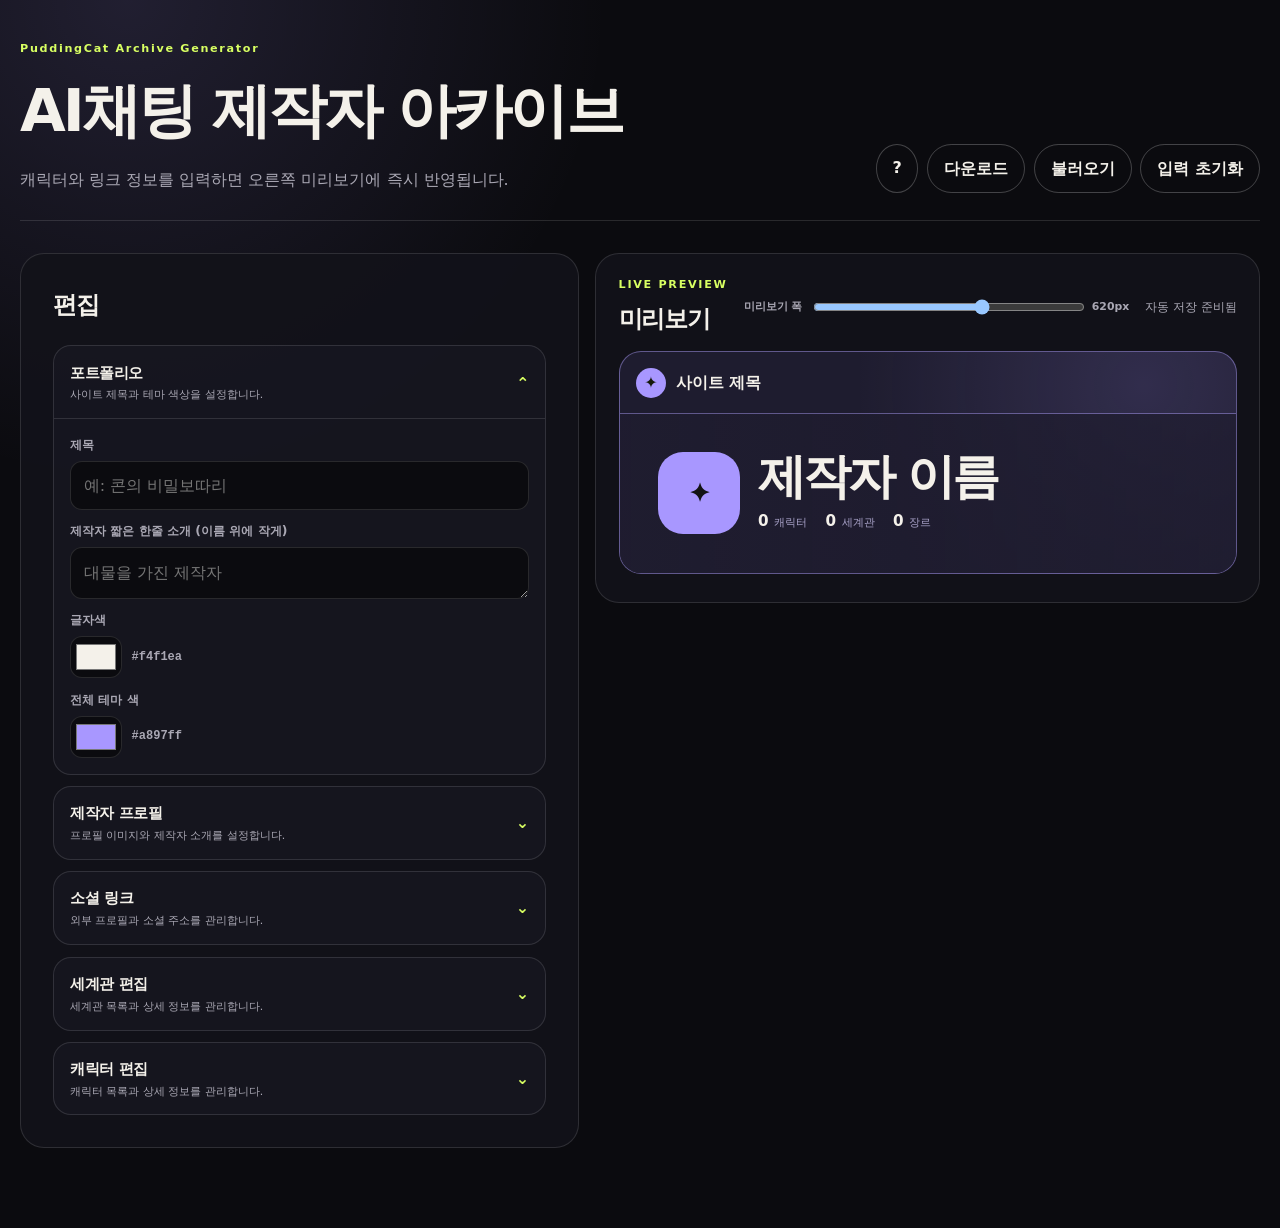
==== commit 19e9c05f: "분할배포" ====
--- a/generator/index.html
+++ b/generator/index.html
@@ -28,19 +28,23 @@
 		</button>
 
   <details class="backup-menu" id="backupMenu">
-        <summary class="secondary-button">백업</summary>
-        <div class="backup-menu-panel" aria-label="백업 형식 선택">
-          <button id="downloadTextBackupButton" type="button">
-            <strong>텍스트 저장</strong>
-            <small>텍스트만 저장</small>
+        <summary class="secondary-button">다운로드</summary>
+        <div class="backup-menu-panel" aria-label="다운로드 형식 선택">
+          <button id="downloadEditorBackupButton" type="button">
+            <strong>백업용 ZIP</strong>
+            <small>생성기에서 다시 불러올 수 있는 전체 백업</small>
           </button>
-          <button id="downloadEditorBackupButton" type="button">
-            <strong>전체 백업 ZIP</strong>
-            <small>프로젝트와 PNG·MP3를 다시 불러올 수 있게 저장</small>
+          <button id="downloadNetlifyDeployButton" type="button">
+            <strong>Netlify 배포용 ZIP</strong>
+            <small>Netlify Drop에 바로 업로드하는 전체 사이트</small>
           </button>
-          <button id="downloadFullBackupButton" type="button">
-            <strong>배포용 ZIP</strong>
-            <small>배포용 ZIP으로 저장</small>
+          <button id="downloadGithubDeployButton" type="button">
+            <strong>GitHub 배포용 ZIP</strong>
+            <small>파일 90개 이하일 때 전체 사이트를 한 번에 저장</small>
+          </button>
+          <button id="downloadGithubSplitDeployButton" type="button">
+            <strong>GitHub 분할 배포용 ZIP</strong>
+            <small>메인·세계관·캐릭터 ZIP으로 나눠 저장하고 부분 갱신</small>
           </button>
         </div>
       </details>
@@ -160,7 +164,7 @@
                 id="avatarInput"
                 class="file-input"
                 type="file"
-                accept="image/png"
+                accept=".png,.jpg,.jpeg,.webp,image/png,image/jpeg,image/webp"
               >
               <p class="image-input-hint">파일 선택 · 끌어놓기 · 이미지 영역 선택 후 Ctrl+V</p>
               <p
@@ -169,7 +173,7 @@
                 role="status"
                 aria-live="polite"
               >
-                PNG는 이 브라우저에 저장되어 새로고침 후에도 유지됩니다.
+                이미지는 새 PNG로 변환되어 이 브라우저에 저장되고 새로고침 후에도 유지됩니다.
                 최대 10MB.
               </p>
               <button id="removeAvatarButton" class="text-button" type="button" hidden>
@@ -191,13 +195,13 @@
             </div>
             <div>
               <label class="file-label" for="profileBackgroundInput">
-                프로필 배경 PNG 선택
+                프로필 배경 이미지 선택
               </label>
               <input
                 id="profileBackgroundInput"
                 class="file-input"
                 type="file"
-                accept="image/png"
+                accept=".png,.jpg,.jpeg,.webp,image/png,image/jpeg,image/webp"
               >
               <p class="image-input-hint">
                 파일 선택 · 끌어놓기 · 이미지 영역 선택 후 Ctrl+V
@@ -208,7 +212,7 @@
                 role="status"
                 aria-live="polite"
               >
-                PNG는 이 브라우저에 저장되어 새로고침 후에도 유지됩니다.
+                이미지는 새 PNG로 변환되어 이 브라우저에 저장되고 새로고침 후에도 유지됩니다.
                 최대 10MB.
               </p>
               <button
@@ -384,13 +388,13 @@
 
               <div>
                 <label class="file-label" for="worldImageInput">
-                  세계관 대표 PNG 선택
+                  세계관 대표 이미지 선택
                 </label>
                 <input
                   id="worldImageInput"
                   class="file-input"
                   type="file"
-                  accept="image/png"
+                  accept=".png,.jpg,.jpeg,.webp,image/png,image/jpeg,image/webp"
                 >
                 <p class="image-input-hint">파일 선택 · 끌어놓기 · 이미지 영역 선택 후 Ctrl+V</p>
                 <p
@@ -399,7 +403,7 @@
                   role="status"
                   aria-live="polite"
                 >
-                  PNG는 이 브라우저에 저장되어 새로고침 후에도 유지됩니다. 최대 10MB.
+                  이미지는 새 PNG로 변환되어 이 브라우저에 저장되고 새로고침 후에도 유지됩니다. 최대 10MB.
                 </p>
                 <button id="removeWorldImageButton" class="text-button" type="button" hidden>
                   이미지 제거
@@ -579,18 +583,18 @@
               <summary class="editor-fold-summary">
                 <span>
                   <strong class="character-field-label" id="characterImagesTitle">캐릭터 이미지</strong>
-                  <small>PNG 이미지를 최대 5장까지 등록할 수 있습니다. 첫 이미지가 대표 이미지입니다.</small>
+                  <small>PNG·JPEG·JPG·WebP 이미지를 최대 5장까지 등록할 수 있습니다. 첫 이미지가 대표 이미지입니다.</small>
                 </span>
                 <b aria-hidden="true">⌄</b>
               </summary>
               <div class="editor-fold-body">
                 <div class="editor-fold-action-row">
-                  <label class="file-label" for="characterImageInput">PNG 추가</label>
-                  <input id="characterImageInput" class="file-input" type="file" accept="image/png" multiple>
+                  <label class="file-label" for="characterImageInput">이미지 추가</label>
+                  <input id="characterImageInput" class="file-input" type="file" accept=".png,.jpg,.jpeg,.webp,image/png,image/jpeg,image/webp" multiple>
                 </div>
                 <p class="image-input-hint">파일 선택 · 끌어놓기 · 이미지 영역 선택 후 Ctrl+V</p>
                 <p id="characterImageStorageStatus" class="field-help" role="status" aria-live="polite">
-                  PNG는 이 브라우저에 저장되어 새로고침 후에도 유지됩니다. 이미지당 최대 10MB.
+                  이미지는 새 PNG로 변환되어 이 브라우저에 저장되고 새로고침 후에도 유지됩니다. 이미지당 최대 10MB.
                 </p>
                 <div id="characterImageList" class="character-image-list">
                   <p class="empty-message">등록된 이미지가 없습니다.</p>
@@ -892,7 +896,7 @@
       <li>
         <strong>백업 기능</strong>
         <p>
-          <b>텍스트 / 전체내용 zip / 배포용 zip</b> 중 용도에 맞춰 백업해주세요. 배포용 zip은 사이트 생성용이며 생성기에서 불러오기가 불가능합니다. 배포 이후에도 전체내용 zip을 소장하는 것을 권장합니다.
+          <b>백업용 ZIP / Netlify 배포용 ZIP / GitHub 배포용 ZIP / GitHub 분할 배포용 ZIP</b> 중 용도에 맞춰 저장해 주세요. 배포용 ZIP은 생성기에서 다시 불러올 수 없으므로, 배포 뒤에도 백업용 ZIP을 따로 보관하는 것을 권장합니다.
         </p>
       </li>
 
@@ -906,7 +910,7 @@
       <li>
         <strong>Github</strong>
         <p>
-          배포용 zip 다운로드 -> 압축 해제 -> 폴더 안에 든 모든 파일을 저장소에 업로드 -> 몇분 후 설정에서 site 생성
+          파일이 90개 이하라면 GitHub 배포용 ZIP을 사용합니다. 파일이 90개를 넘거나 세계관·캐릭터만 갱신할 때는 GitHub 분할 배포용 ZIP을 사용하고, 메인.zip → 세계관.zip → 캐릭터 ZIP 순서로 압축을 풀어 같은 저장소에 업로드합니다.
         </p>
       </li>
     </ol>
@@ -1051,28 +1055,32 @@
         role="group"
       >
         <div class="character-bulk-auto-image-heading">
-          <span>
-            <strong id="characterBulkAutoImageTitle">PNG 이미지 일괄 추가</strong>
-            <small>
-              파일명을 캐릭터이름1.png부터 캐릭터이름5.png까지 지정하면 현재 일괄등록 목록의 같은 이름 캐릭터에 순서대로 연결합니다. 같은 번호에 이미 선택한 이미지가 있으면 새 파일로 교체됩니다.
-            </small>
-          </span>
-          <label class="file-label" for="characterBulkAutoImagesInput">PNG 여러 장 선택</label>
+          <div class="character-bulk-auto-image-copy">
+            <strong id="characterBulkAutoImageTitle">이미지 일괄 추가</strong>
+            <small>파일명: 캐릭터이름1~5 · 이 줄에 드래그하거나 클릭 후 Ctrl+V</small>
+          </div>
+          <div class="character-bulk-auto-image-actions">
+            <label class="file-label" for="characterBulkAutoImagesInput">파일 선택</label>
+            <button
+              id="pasteCharacterBulkAutoImagesButton"
+              class="secondary-button"
+              type="button"
+            >클립보드</button>
+          </div>
           <input
             id="characterBulkAutoImagesInput"
             class="file-input"
             type="file"
-            accept=".png,image/png"
+            accept=".png,.jpg,.jpeg,.webp,image/png,image/jpeg,image/webp"
             multiple
           >
         </div>
-        <p class="image-input-hint">파일 선택 · 끌어놓기 · 이미지 영역 선택 후 Ctrl+V</p>
         <p
           id="characterBulkAutoImageStatus"
           class="character-bulk-auto-image-status"
           role="status"
           aria-live="polite"
-        >선택된 PNG가 없습니다.</p>
+        >등록된 이미지 0장</p>
         <div
           id="characterBulkAutoImageReport"
           class="character-bulk-auto-image-report"
@@ -1111,6 +1119,7 @@
         <span id="characterBulkImportCount" class="character-bulk-count">입력된 캐릭터 0명</span>
         <div>
           <button id="cancelCharacterBulkImportButton" class="secondary-button" type="button">취소</button>
+          <button id="addCharacterBulkRowButton" class="secondary-button" type="button">캐릭터 추가</button>
           <button id="confirmCharacterBulkImportButton" class="primary-button" type="button">캐릭터 등록</button>
         </div>
       </footer>
--- a/generator/generator.css
+++ b/generator/generator.css
@@ -3656,3 +3656,1219 @@
   }
 }
 
+/* =================================================
+   캐릭터 일괄등록 압축형 입력 환경
+   기능과 입력 항목은 유지하고 중첩 카드 표현만 제거합니다.
+   ================================================= */
+
+.character-bulk-dialog-shell {
+  gap: .7rem;
+}
+
+.character-bulk-auto-image-panel {
+  gap: .45rem;
+  padding: .65rem 0;
+  border-width: 0 0 1px;
+  border-radius: 0;
+  background: transparent;
+}
+
+.character-bulk-auto-image-heading {
+  gap: .75rem;
+}
+
+.character-bulk-auto-image-heading small {
+  max-width: 58rem;
+}
+
+.character-bulk-auto-image-report {
+  gap: .4rem;
+  max-height: 190px;
+}
+
+.character-bulk-auto-image-report section {
+  padding: .5rem .6rem;
+  border-radius: 8px;
+}
+
+.character-bulk-paste-panel {
+  border-width: 0 0 1px;
+  border-radius: 0;
+  background: transparent;
+}
+
+.character-bulk-paste-panel > summary {
+  padding: .55rem 0;
+}
+
+.character-bulk-paste-body {
+  padding: 0 0 .65rem;
+}
+
+#characterBulkPasteInput {
+  min-height: 110px;
+  border-radius: 8px;
+}
+
+.character-bulk-row-list {
+  gap: 0;
+}
+
+.character-bulk-row {
+  padding: .75rem 0;
+  border: 0;
+  border-bottom: 1px solid var(--line);
+  border-radius: 0;
+  background: transparent;
+}
+
+.character-bulk-row:first-child {
+  border-top: 1px solid var(--line);
+}
+
+.character-bulk-row-header {
+  margin-bottom: .5rem;
+  padding-inline: .1rem;
+}
+
+.character-bulk-row-header strong {
+  font-size: .76rem;
+}
+
+.character-bulk-row-header .text-button {
+  font-size: .68rem;
+}
+
+.character-bulk-primary-grid {
+  gap: .45rem .55rem;
+}
+
+.character-bulk-primary-grid label {
+  gap: .28rem;
+}
+
+.character-bulk-primary-grid label > span {
+  font-size: .68rem;
+}
+
+.character-bulk-primary-grid input {
+  min-height: 36px;
+  padding: .42rem .58rem;
+  border-radius: 8px;
+  font-size: .76rem;
+}
+
+.character-bulk-primary-grid .field-help {
+  margin: .2rem 0 0;
+  font-size: .61rem;
+}
+
+.character-bulk-description-field textarea {
+  min-height: 70px;
+  padding: .52rem .6rem;
+  border-radius: 8px;
+  font-size: .76rem;
+}
+
+.character-bulk-image-field {
+  min-height: 46px;
+  padding: .5rem .1rem;
+  border: 0;
+  border-top: 1px solid var(--line);
+  border-radius: 0;
+  background: transparent;
+}
+
+.character-bulk-image-field > div:first-child strong {
+  font-size: .72rem;
+}
+
+.character-bulk-image-field > div:first-child small {
+  font-size: .6rem;
+}
+
+.character-bulk-image-field .file-label {
+  padding: .4rem .65rem;
+  font-size: .7rem;
+}
+
+.character-bulk-image-selection {
+  margin-top: -.15rem;
+}
+
+.character-bulk-image-selection > .empty-message {
+  margin: 0;
+  font-size: .64rem;
+}
+
+.character-bulk-image-file-list {
+  display: flex;
+  flex-wrap: wrap;
+  gap: .3rem;
+}
+
+.character-bulk-image-file {
+  width: fit-content;
+  max-width: 100%;
+  padding: .28rem .45rem;
+  border-radius: 7px;
+  background: transparent;
+}
+
+.character-bulk-image-file span {
+  max-width: 15rem;
+  font-size: .62rem;
+}
+
+.character-bulk-image-file .text-button {
+  font-size: .6rem;
+}
+
+.character-bulk-platform-panel {
+  margin-top: 0;
+  border: 0;
+  border-bottom: 0;
+  border-radius: 0;
+  background: transparent;
+}
+
+.character-bulk-platform-panel > summary {
+  padding: .5rem .1rem;
+  border-top: 1px solid var(--line);
+}
+
+.character-bulk-platform-panel > summary strong {
+  font-size: .7rem;
+}
+
+.character-bulk-platform-panel > summary small {
+  font-size: .6rem;
+}
+
+.character-bulk-platform-grid {
+  gap: .4rem .5rem;
+  padding: .55rem .1rem .1rem;
+  border-top: 0;
+}
+
+.character-bulk-platform-field {
+  gap: .25rem;
+}
+
+.character-bulk-platform-field > span {
+  font-size: .64rem;
+}
+
+.character-bulk-platform-field input {
+  min-height: 34px;
+  padding: .4rem .55rem;
+  border-radius: 8px;
+  font-size: .72rem;
+}
+
+.character-bulk-field-error {
+  margin-top: .15rem;
+  font-size: .6rem;
+}
+
+.character-bulk-dialog-actions {
+  padding-top: .65rem;
+}
+
+.character-bulk-dialog-actions button {
+  min-height: 38px;
+  padding: .5rem .8rem;
+}
+
+@media (max-width: 720px) {
+  .character-bulk-row {
+    padding: .7rem 0;
+  }
+
+  .character-bulk-primary-grid {
+    gap: .45rem;
+  }
+
+  .character-bulk-image-field {
+    grid-template-columns: minmax(0, 1fr) auto;
+  }
+}
+
+@media (max-width: 620px) {
+  .character-bulk-dialog-shell {
+    gap: .6rem;
+  }
+
+  .character-bulk-auto-image-heading {
+    grid-template-columns: 1fr;
+  }
+
+  .character-bulk-auto-image-heading .file-label {
+    width: fit-content;
+  }
+
+  .character-bulk-image-field {
+    grid-template-columns: 1fr;
+  }
+
+  .character-bulk-image-field .file-label {
+    width: fit-content;
+  }
+
+  .character-bulk-dialog-actions > div {
+    grid-template-columns: repeat(3, minmax(0, 1fr));
+  }
+}
+
+/* =================================================
+   캐릭터 편집 압축형 입력 환경
+   입력 항목과 기능은 유지하고 중첩 카드 표현만 줄입니다.
+   ================================================= */
+
+.character-editor-section {
+  margin-top: 1.4rem;
+  padding-top: 1.2rem;
+}
+
+.character-editor-layout {
+  gap: .65rem;
+  margin-top: .75rem;
+}
+
+.character-editor-sidebar,
+.character-form,
+.character-editor-empty {
+  border-radius: 12px;
+}
+
+.character-editor-sidebar {
+  padding: .4rem;
+}
+
+.character-form {
+  padding: .75rem;
+  background: transparent;
+}
+
+.character-form-actions {
+  gap: .4rem;
+  margin-bottom: .65rem;
+}
+
+.character-form-actions .secondary-button,
+.character-danger-button {
+  min-height: 34px;
+  padding: .38rem .62rem;
+  font-size: .68rem;
+}
+
+.character-identity-grid,
+.character-world-featured-grid {
+  gap: .5rem;
+  margin-top: .65rem;
+}
+
+.character-form label {
+  gap: .28rem;
+}
+
+.character-form label > span {
+  font-size: .68rem;
+}
+
+.character-form input,
+.character-form select {
+  min-height: 36px;
+  padding: .42rem .58rem;
+  border-radius: 8px;
+  font-size: .76rem;
+}
+
+.character-form textarea {
+  min-height: 76px;
+  padding: .52rem .6rem;
+  border-radius: 8px;
+  font-size: .76rem;
+}
+
+.character-form .field-help,
+.character-form .image-input-hint {
+  margin: .2rem 0 0;
+  font-size: .61rem;
+}
+
+.character-world-featured-grid {
+  grid-template-columns: minmax(0, 1fr) minmax(180px, .8fr);
+}
+
+.character-featured-option {
+  min-height: 36px;
+  gap: .5rem;
+  align-items: center;
+  margin: 0;
+  padding: .42rem .55rem;
+  border-radius: 8px;
+  background: transparent;
+}
+
+.character-featured-option input {
+  margin: 0;
+}
+
+.character-featured-option strong {
+  font-size: .7rem;
+}
+
+.character-featured-option small {
+  font-size: .59rem;
+}
+
+.character-image-editor,
+.character-genre-editor,
+.character-platform-editor,
+.character-content-editor,
+.character-music-editor {
+  margin-top: .7rem;
+  border-top: 1px solid var(--line);
+}
+
+.character-image-editor {
+  margin-top: 0;
+}
+
+.character-form .editor-fold {
+  overflow: visible;
+}
+
+.character-form .editor-fold-summary {
+  min-height: 38px;
+  padding: .5rem .1rem;
+}
+
+.character-form .editor-fold-summary strong {
+  font-size: .72rem;
+}
+
+.character-form .editor-fold-summary small {
+  margin-top: .04rem;
+  font-size: .59rem;
+}
+
+.character-form .editor-fold-body {
+  padding: 0 .1rem .55rem;
+}
+
+.character-form .editor-fold-action-row {
+  margin-bottom: .45rem;
+}
+
+.character-form .editor-fold-action-row .secondary-button,
+.character-form .editor-fold-action-row .file-label {
+  min-height: 34px;
+  padding: .38rem .62rem;
+  font-size: .68rem;
+}
+
+.character-image-list,
+.character-content-editor-list {
+  gap: 0;
+  margin-top: .4rem;
+}
+
+.character-image-editor-item {
+  grid-template-columns: 52px minmax(0, 1fr) auto;
+  gap: .55rem;
+  padding: .5rem 0;
+  border: 0;
+  border-bottom: 1px solid var(--line);
+  border-radius: 0;
+  background: transparent;
+}
+
+.character-image-editor-item:first-child {
+  border-top: 1px solid var(--line);
+}
+
+.character-image-editor-preview {
+  width: 52px;
+  border-radius: 8px;
+}
+
+.character-image-editor-meta strong {
+  font-size: .7rem;
+}
+
+.character-image-editor-meta small {
+  font-size: .6rem;
+}
+
+.character-image-editor-actions {
+  gap: .25rem;
+}
+
+.character-image-editor-actions button {
+  min-height: 28px;
+  padding: .25rem .42rem;
+  font-size: .6rem;
+}
+
+.character-option-grid {
+  gap: .3rem;
+  margin-top: .4rem;
+}
+
+.character-option-item {
+  gap: .35rem;
+  padding: .35rem .5rem;
+  border-radius: 8px;
+  font-size: .68rem;
+}
+
+.character-option-item input {
+  width: 16px;
+  height: 16px;
+  margin: 0;
+}
+
+.character-platform-editor-list {
+  gap: 0;
+  margin-top: .35rem;
+}
+
+.character-platform-editor-item {
+  gap: .5rem;
+  padding: .48rem 0;
+  border: 0;
+  border-bottom: 1px solid var(--line);
+  border-radius: 0;
+  background: transparent;
+}
+
+.character-platform-editor-item:first-child {
+  border-top: 1px solid var(--line);
+}
+
+.character-platform-toggle {
+  grid-template-columns: auto 30px auto;
+  gap: .45rem;
+}
+
+.character-platform-toggle input {
+  width: 16px;
+  height: 16px;
+  margin: 0;
+}
+
+.character-platform-editor-icon {
+  width: 30px;
+  height: 30px;
+  border-radius: 8px;
+}
+
+.character-platform-toggle strong {
+  font-size: .68rem;
+}
+
+.character-platform-editor-item input[type="url"] {
+  min-height: 34px;
+}
+
+.character-content-editor-list {
+  border-top: 1px solid var(--line);
+}
+
+.character-content-editor-item {
+  gap: .5rem;
+  padding: .6rem 0;
+  border: 0;
+  border-bottom: 1px solid var(--line);
+  border-radius: 0;
+  background: transparent;
+}
+
+.character-content-editor-toolbar {
+  margin-bottom: 0;
+}
+
+.character-content-editor-toolbar > span {
+  font-size: .62rem;
+}
+
+.character-content-editor-toolbar button {
+  min-height: 28px;
+  padding: .25rem .42rem;
+  font-size: .6rem;
+}
+
+.character-content-display-options {
+  gap: .4rem;
+  margin-top: .4rem;
+}
+
+.character-content-toggle-option,
+.character-content-spoiler-option {
+  gap: .45rem;
+  margin: 0;
+  padding: .45rem .5rem;
+  border-radius: 8px;
+  background: transparent;
+}
+
+.character-content-toggle-option strong,
+.character-content-spoiler-option strong {
+  font-size: .68rem;
+}
+
+.character-content-toggle-option small,
+.character-content-spoiler-option small {
+  font-size: .58rem;
+}
+
+.character-content-toggle-option input,
+.character-content-spoiler-option input {
+  width: 16px;
+  height: 16px;
+  margin: .05rem 0 0;
+}
+
+.character-form .music-editor-list {
+  gap: 0;
+  margin-top: .4rem;
+  border-top: 1px solid var(--line);
+}
+
+.character-form .music-editor-item {
+  padding: .6rem 0;
+  border: 0;
+  border-bottom: 1px solid var(--line);
+  border-radius: 0;
+  background: transparent;
+}
+
+.character-form .music-editor-toolbar {
+  gap: .25rem;
+  margin-bottom: .5rem;
+}
+
+.character-form .music-editor-toolbar > span {
+  font-size: .61rem;
+}
+
+.character-form .music-editor-toolbar button {
+  min-height: 28px;
+  padding: .25rem .42rem;
+  font-size: .6rem;
+}
+
+.character-form .music-editor-grid {
+  gap: .5rem;
+}
+
+.character-form .music-file-row {
+  gap: .5rem;
+  padding: .5rem 0;
+  border: 0;
+  border-radius: 0;
+  background: transparent;
+}
+
+.character-form .music-file-status {
+  font-size: .64rem;
+}
+
+.character-form .music-source-editor {
+  margin-top: .5rem;
+}
+
+.character-form .empty-message {
+  margin: .35rem 0;
+  font-size: .68rem;
+}
+
+@media (max-width: 760px) {
+  .character-world-featured-grid {
+    grid-template-columns: 1fr;
+  }
+
+  .character-platform-editor-item {
+    grid-template-columns: 1fr;
+  }
+}
+
+@media (max-width: 560px) {
+  .character-form {
+    padding: .65rem;
+  }
+
+  .character-image-editor-item {
+    grid-template-columns: 46px minmax(0, 1fr);
+  }
+
+  .character-image-editor-preview {
+    width: 46px;
+  }
+
+  .character-image-editor-actions {
+    grid-column: 1 / -1;
+    justify-content: flex-end;
+  }
+
+  .character-content-editor-item,
+  .character-content-display-options {
+    grid-template-columns: 1fr;
+  }
+}
+
+/* =================================================
+   세계관 편집 압축형 입력 환경
+   입력 항목과 기능은 유지하고 중첩 카드 표현만 줄입니다.
+   ================================================= */
+
+.world-editor-section {
+  margin-top: 1.4rem;
+  padding-top: 1.2rem;
+}
+
+.world-editor-layout {
+  gap: .65rem;
+  margin-top: .75rem;
+}
+
+.world-editor-sidebar,
+.world-form,
+.world-editor-empty {
+  border-radius: 12px;
+}
+
+.world-editor-sidebar {
+  padding: .4rem;
+}
+
+.world-form {
+  padding: .75rem;
+  background: transparent;
+}
+
+.world-form-actions {
+  gap: .4rem;
+  margin-bottom: .65rem;
+}
+
+.world-editor-section .world-form-actions .secondary-button,
+.world-editor-section .danger-button {
+  min-height: 34px;
+  padding: .38rem .62rem;
+  font-size: .68rem;
+}
+
+.world-image-editor {
+  grid-template-columns: minmax(110px, .52fr) minmax(0, 1.48fr);
+  gap: .75rem;
+  margin-bottom: .7rem;
+  padding-bottom: .65rem;
+  border-bottom: 1px solid var(--line);
+}
+
+.world-image-editor-preview {
+  max-width: 170px;
+  border-radius: 9px;
+}
+
+.world-image-editor .file-label {
+  padding: .4rem .65rem;
+  font-size: .7rem;
+}
+
+.world-image-editor .image-input-hint,
+.world-image-editor .field-help {
+  margin: .2rem 0 0;
+  font-size: .61rem;
+}
+
+.world-title-grid {
+  gap: .5rem;
+}
+
+.world-form label {
+  gap: .28rem;
+}
+
+.world-form label > span {
+  font-size: .68rem;
+}
+
+.world-form input,
+.world-form select {
+  min-height: 36px;
+  padding: .42rem .58rem;
+  border-radius: 8px;
+  font-size: .76rem;
+}
+
+.world-form textarea {
+  min-height: 76px;
+  padding: .52rem .6rem;
+  border-radius: 8px;
+  font-size: .76rem;
+}
+
+.world-form .field-help {
+  margin: .2rem 0 0;
+  font-size: .61rem;
+}
+
+.world-character-link-editor,
+.world-section-editor,
+.world-music-editor {
+  margin-top: .7rem;
+  border-top: 1px solid var(--line);
+}
+
+.world-form .editor-fold {
+  overflow: visible;
+}
+
+.world-form .editor-fold-summary {
+  min-height: 38px;
+  padding: .5rem .1rem;
+}
+
+.world-form .editor-fold-summary strong {
+  font-size: .72rem;
+}
+
+.world-form .editor-fold-summary small {
+  margin-top: .04rem;
+  font-size: .59rem;
+}
+
+.world-form .editor-fold-body {
+  padding: 0 .1rem .55rem;
+}
+
+.world-form .editor-fold-action-row {
+  margin-bottom: .45rem;
+}
+
+.world-form .editor-fold-action-row .secondary-button,
+.world-form .editor-fold-action-row .file-label {
+  min-height: 34px;
+  padding: .38rem .62rem;
+  font-size: .68rem;
+}
+
+.world-character-link-browser {
+  padding: 0;
+  border: 0;
+  border-radius: 0;
+  background: transparent;
+}
+
+.world-character-link-list {
+  grid-template-columns: repeat(auto-fill, minmax(145px, 1fr));
+  gap: .3rem;
+  margin-top: .4rem;
+}
+
+.world-character-link-item {
+  grid-template-columns: auto 28px minmax(0, 1fr);
+  gap: .35rem;
+  padding: .34rem .4rem;
+  border-radius: 8px;
+  background: transparent;
+}
+
+.world-character-link-item input {
+  width: 16px;
+  height: 16px;
+}
+
+.world-character-link-thumb {
+  width: 28px;
+  height: 28px;
+  border-radius: 7px;
+}
+
+.world-character-link-copy strong {
+  font-size: .68rem;
+}
+
+.world-character-link-copy small {
+  font-size: .56rem;
+}
+
+.world-section-editor-list {
+  gap: 0;
+  margin-top: .4rem;
+  border-top: 1px solid var(--line);
+}
+
+.world-section-editor-item {
+  padding: .6rem 0;
+  border: 0;
+  border-bottom: 1px solid var(--line);
+  border-radius: 0;
+  background: transparent;
+}
+
+.world-section-editor-toolbar {
+  gap: .25rem;
+  margin-bottom: .5rem;
+}
+
+.world-section-editor-toolbar > span {
+  font-size: .61rem;
+}
+
+.world-section-editor-toolbar button {
+  min-height: 28px;
+  padding: .25rem .42rem;
+  font-size: .6rem;
+}
+
+.world-section-collapsible-option {
+  gap: .45rem;
+  margin-top: .5rem;
+  padding: .45rem .5rem;
+  border-radius: 8px;
+  background: transparent;
+}
+
+.world-section-collapsible-option input {
+  width: 16px;
+  height: 16px;
+  margin: .05rem 0 0;
+}
+
+.world-section-collapsible-option strong {
+  font-size: .68rem;
+}
+
+.world-section-collapsible-option small {
+  font-size: .58rem;
+}
+
+.world-form .music-editor-list {
+  gap: 0;
+  margin-top: .4rem;
+  border-top: 1px solid var(--line);
+}
+
+.world-form .music-editor-item {
+  padding: .6rem 0;
+  border: 0;
+  border-bottom: 1px solid var(--line);
+  border-radius: 0;
+  background: transparent;
+}
+
+.world-form .music-editor-toolbar {
+  gap: .25rem;
+  margin-bottom: .5rem;
+}
+
+.world-form .music-editor-toolbar > span {
+  font-size: .61rem;
+}
+
+.world-form .music-editor-toolbar button {
+  min-height: 28px;
+  padding: .25rem .42rem;
+  font-size: .6rem;
+}
+
+.world-form .music-editor-grid {
+  gap: .5rem;
+}
+
+.world-form .music-file-row {
+  gap: .5rem;
+  padding: .5rem 0;
+  border: 0;
+  border-radius: 0;
+  background: transparent;
+}
+
+.world-form .music-file-status {
+  font-size: .64rem;
+}
+
+.world-form .music-source-editor {
+  margin-top: .5rem;
+}
+
+.world-form .empty-message {
+  margin: .35rem 0;
+  font-size: .68rem;
+}
+
+@media (max-width: 760px) {
+  .world-image-editor {
+    grid-template-columns: 1fr;
+  }
+
+  .world-image-editor-preview {
+    max-width: 220px;
+  }
+}
+
+@media (max-width: 560px) {
+  .world-form {
+    padding: .65rem;
+  }
+
+  .world-title-grid,
+  .world-form .music-editor-grid {
+    grid-template-columns: 1fr;
+  }
+
+  .world-character-link-list {
+    grid-template-columns: 1fr;
+  }
+}
+
+/* 이미지 일괄추가 초압축 툴바 */
+.character-bulk-dialog-header {
+  gap: .75rem;
+  padding-bottom: .65rem;
+}
+
+.character-bulk-dialog-header > div:first-child p {
+  margin-top: .25rem;
+  font-size: .68rem;
+}
+
+.character-bulk-header-actions {
+  gap: .35rem;
+}
+
+.character-bulk-header-actions button {
+  min-height: 32px;
+  padding: .35rem .62rem;
+  font-size: .66rem;
+}
+
+.character-bulk-auto-image-panel {
+  display: grid;
+  gap: .25rem;
+  padding: .45rem 0 .5rem;
+  cursor: default;
+}
+
+.character-bulk-auto-image-heading {
+  display: flex;
+  align-items: center;
+  gap: .7rem;
+}
+
+.character-bulk-auto-image-copy {
+  display: flex;
+  min-width: 0;
+  flex: 1;
+  align-items: baseline;
+  gap: .55rem;
+}
+
+.character-bulk-auto-image-copy strong {
+  flex: 0 0 auto;
+  font-size: .72rem;
+}
+
+.character-bulk-auto-image-copy small {
+  overflow: hidden;
+  min-width: 0;
+  color: var(--muted);
+  font-size: .61rem;
+  text-overflow: ellipsis;
+  white-space: nowrap;
+}
+
+.character-bulk-auto-image-actions {
+  display: flex;
+  flex: 0 0 auto;
+  gap: .3rem;
+}
+
+.character-bulk-auto-image-actions .file-label,
+.character-bulk-auto-image-actions .secondary-button {
+  min-height: 30px;
+  margin: 0;
+  padding: .3rem .58rem;
+  border-radius: 999px;
+  font-size: .64rem;
+}
+
+.character-bulk-auto-image-status {
+  margin: 0;
+  font-size: .61rem;
+}
+
+.character-bulk-auto-image-report {
+  margin-top: .15rem;
+}
+
+@media (max-width: 720px) {
+  .character-bulk-auto-image-heading {
+    align-items: flex-start;
+  }
+
+  .character-bulk-auto-image-copy {
+    align-items: flex-start;
+    flex-direction: column;
+    gap: .12rem;
+  }
+
+  .character-bulk-auto-image-copy small {
+    overflow: visible;
+    white-space: normal;
+  }
+}
+
+@media (max-width: 520px) {
+  .character-bulk-auto-image-heading {
+    flex-wrap: wrap;
+  }
+
+  .character-bulk-auto-image-actions {
+    width: 100%;
+  }
+
+  .character-bulk-auto-image-actions .file-label,
+  .character-bulk-auto-image-actions .secondary-button {
+    flex: 1;
+    justify-content: center;
+  }
+}
+
+/* 일괄등록 이미지·플랫폼 한 줄 배치 */
+.character-bulk-secondary-row {
+  display: grid;
+  grid-template-columns: minmax(0, 1fr) minmax(240px, .9fr);
+  gap: .55rem;
+  align-items: start;
+  border-top: 1px solid var(--line);
+}
+
+.character-bulk-secondary-row .character-bulk-image-field,
+.character-bulk-secondary-row .character-bulk-platform-panel {
+  min-width: 0;
+  border: 0;
+}
+
+.character-bulk-secondary-row .character-bulk-image-field {
+  display: grid;
+  grid-template-columns: minmax(0, 1fr) auto;
+  gap: .2rem .5rem;
+  align-items: center;
+  padding: .5rem .1rem;
+}
+
+.character-bulk-secondary-row .character-bulk-image-selection,
+.character-bulk-secondary-row .character-bulk-field-error {
+  grid-column: 1 / -1;
+}
+
+.character-bulk-secondary-row .character-bulk-platform-panel {
+  margin: 0;
+}
+
+.character-bulk-secondary-row .character-bulk-platform-panel > summary {
+  min-height: 46px;
+  padding: .5rem .1rem;
+  border: 0;
+}
+
+.character-bulk-secondary-row .character-bulk-platform-panel[open] {
+  grid-column: 1 / -1;
+}
+
+.character-bulk-secondary-row .character-bulk-platform-panel[open] > summary {
+  border-bottom: 1px solid var(--line);
+}
+
+.character-bulk-secondary-row .character-bulk-platform-grid {
+  padding: .5rem .1rem .1rem;
+}
+
+@media (max-width: 700px) {
+  .character-bulk-secondary-row {
+    grid-template-columns: 1fr;
+    gap: 0;
+  }
+
+  .character-bulk-secondary-row .character-bulk-platform-panel {
+    border-top: 1px solid var(--line);
+  }
+}
+
+/* 이미지·플랫폼 실제 단일 행 강제 배치 */
+.character-bulk-secondary-row {
+  display: flex !important;
+  width: 100%;
+  align-items: stretch;
+  gap: .75rem;
+}
+
+.character-bulk-secondary-row > .character-bulk-image-field,
+.character-bulk-secondary-row > .character-bulk-platform-panel {
+  flex: 1 1 0;
+  width: 0;
+  min-width: 0;
+  margin: 0 !important;
+}
+
+.character-bulk-secondary-row > .character-bulk-image-field {
+  min-height: 44px;
+  padding: .45rem .1rem !important;
+}
+
+.character-bulk-secondary-row > .character-bulk-platform-panel > summary {
+  min-height: 44px;
+  padding: .45rem .1rem !important;
+}
+
+.character-bulk-secondary-row > .character-bulk-platform-panel[open] {
+  position: relative;
+}
+
+.character-bulk-secondary-row > .character-bulk-platform-panel[open] .character-bulk-platform-grid {
+  position: absolute;
+  z-index: 4;
+  top: calc(100% + 1px);
+  right: 0;
+  width: min(620px, calc(200% + .75rem));
+  padding: .6rem;
+  border: 1px solid var(--line);
+  border-radius: 10px;
+  background: var(--panel);
+  box-shadow: 0 14px 32px rgb(0 0 0 / .28);
+}
+
+.character-bulk-secondary-row .character-bulk-image-selection > .empty-message {
+  display: none;
+}
+
+.character-bulk-secondary-row .character-bulk-image-selection:has(.character-bulk-image-file-list:empty) {
+  display: none;
+}
+
+@media (max-width: 520px) {
+  .character-bulk-secondary-row {
+    display: grid !important;
+    grid-template-columns: 1fr;
+    gap: 0;
+  }
+
+  .character-bulk-secondary-row > .character-bulk-image-field,
+  .character-bulk-secondary-row > .character-bulk-platform-panel {
+    width: 100%;
+  }
+
+  .character-bulk-secondary-row > .character-bulk-platform-panel[open] .character-bulk-platform-grid {
+    position: static;
+    width: 100%;
+    border: 0;
+    border-radius: 0;
+    box-shadow: none;
+  }
+}
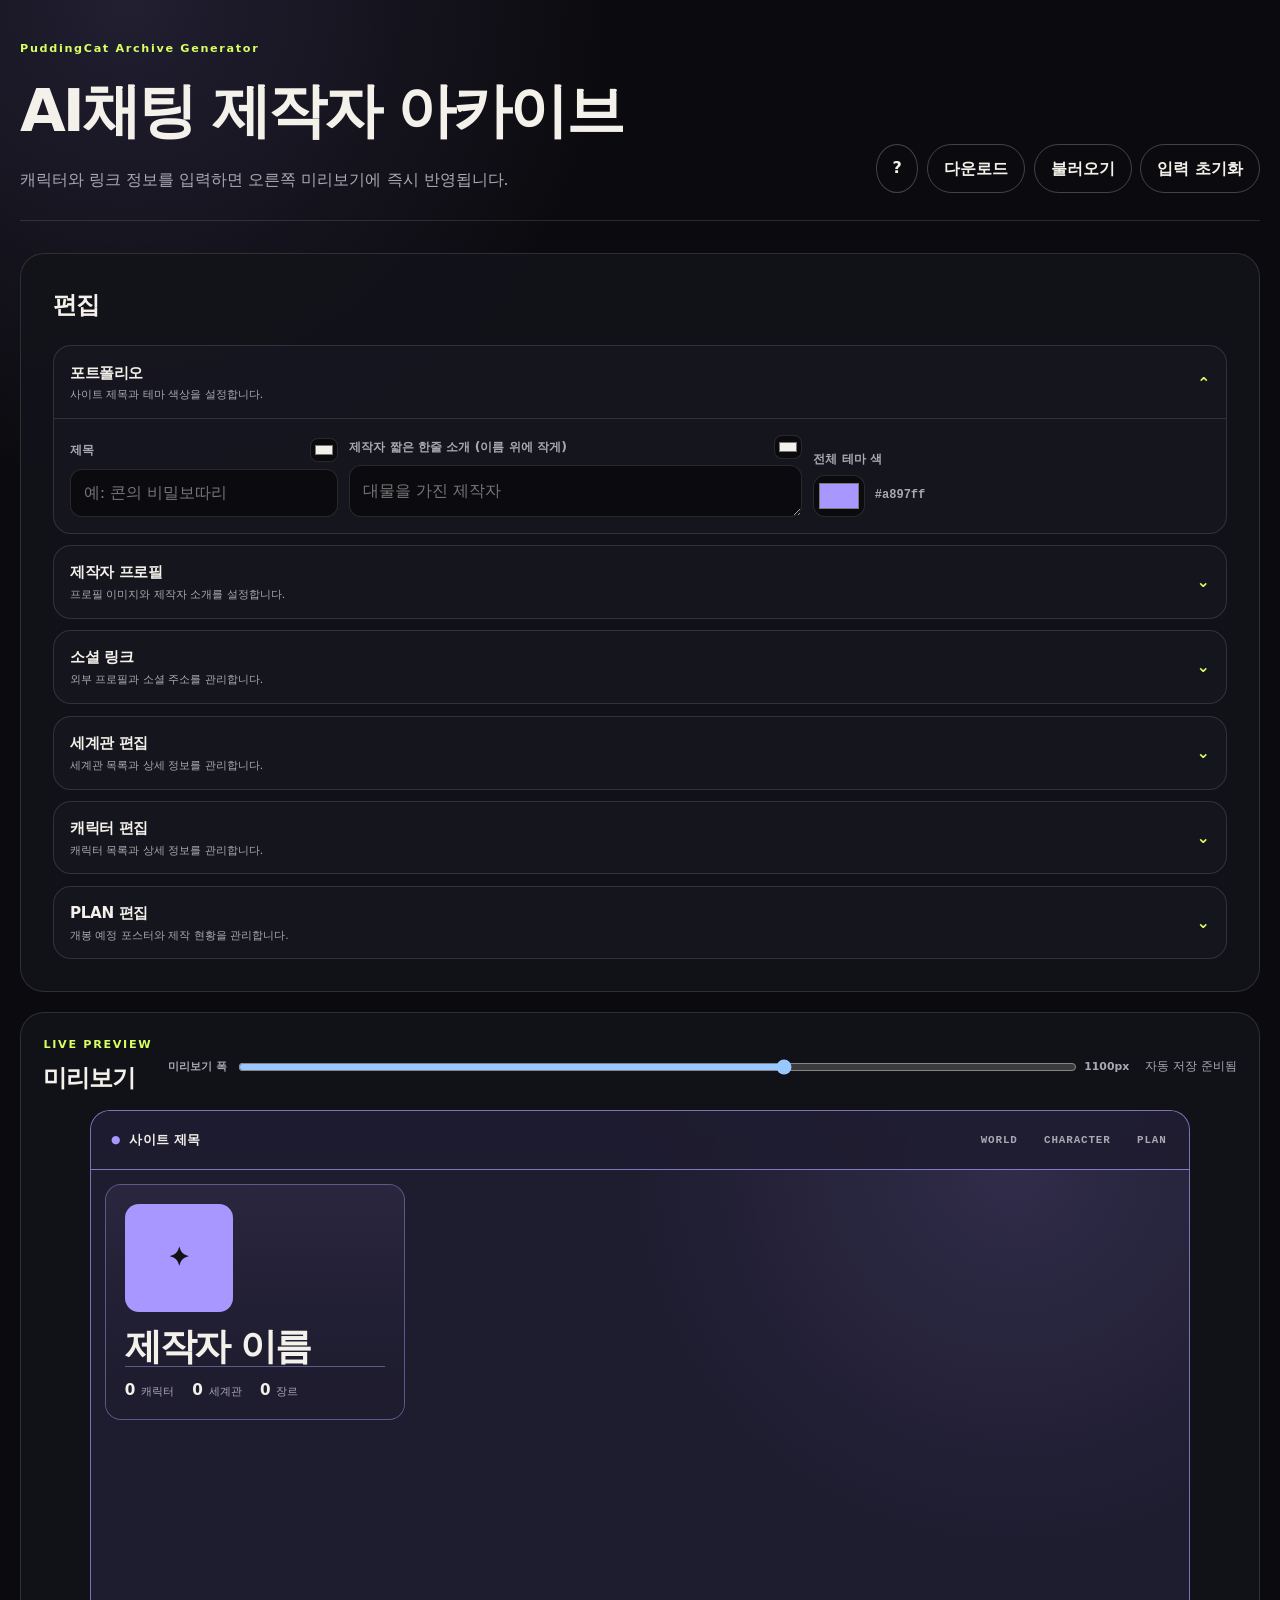
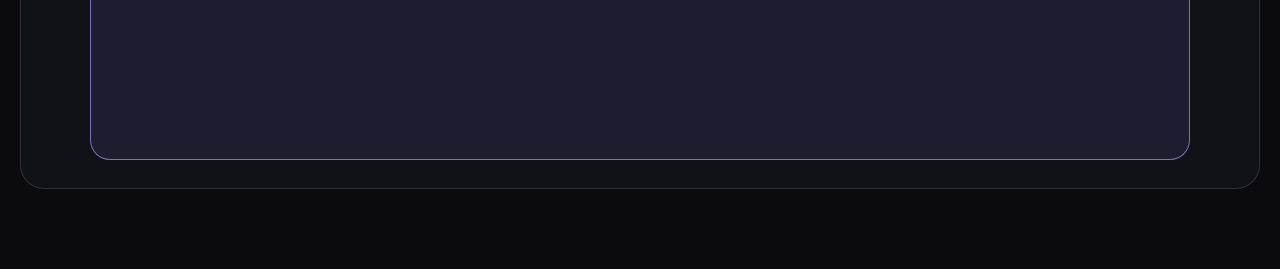
==== commit 54ecea18: "." ====
--- a/generator/index.html
+++ b/generator/index.html
@@ -2,7 +2,7 @@
 <html lang="ko">
 <head>
   <meta charset="utf-8">
-  <meta name="viewport" content="width=device-width, initial-scale=1">
+  <meta name="viewport" content="width=device-width, initial-scale=1, viewport-fit=cover">
   <title>푸딩냥아카이브생성기</title>
   <link rel="stylesheet" href="./generator.css">
 </head>
@@ -86,7 +86,7 @@
 
           <div class="portfolio-fields-grid">
             <label>
-              <span>제목</span>
+              <span class="editable-field-heading"><span>제목</span><input id="siteTitleColorInput" class="field-color-input" type="color" value="#f4f1ea" aria-label="사이트 제목 글자색" title="사이트 제목 글자색"></span>
               <input
                 id="siteTitleInput"
                 type="text"
@@ -96,7 +96,7 @@
             </label>
 
             <label>
-              <span>제작자 짧은 한줄 소개 (이름 위에 작게)</span>
+              <span class="editable-field-heading"><span>제작자 짧은 한줄 소개 (이름 위에 작게)</span><input id="siteDescriptionColorInput" class="field-color-input" type="color" value="#f4f1ea" aria-label="짧은 한줄 소개 글자색" title="짧은 한줄 소개 글자색"></span>
               <textarea
                 id="siteDescriptionInput"
                 rows="1"
@@ -106,13 +106,6 @@
             </label>
 
             <div class="site-color-controls" aria-label="사이트 색상">
-              <label class="site-color-control">
-                <span>글자색</span>
-                <span class="site-color-input-row">
-                  <input id="siteTextColorInput" type="color" value="#f4f1ea">
-                  <output id="siteTextColorValue" for="siteTextColorInput">#f4f1ea</output>
-                </span>
-              </label>
               <label class="site-color-control">
                 <span>전체 테마 색</span>
                 <span class="site-color-input-row">
@@ -228,7 +221,7 @@
 
           <div class="creator-identity-grid">
             <label>
-              <span>제작자 이름</span>
+              <span class="editable-field-heading"><span>제작자 이름</span><input id="creatorNameColorInput" class="field-color-input" type="color" value="#f4f1ea" aria-label="제작자 이름 글자색" title="제작자 이름 글자색"></span>
               <input
                 id="creatorNameInput"
                 type="text"
@@ -238,7 +231,7 @@
             </label>
 
             <label>
-              <span>아이디</span>
+              <span class="editable-field-heading"><span>아이디</span><input id="creatorHandleColorInput" class="field-color-input" type="color" value="#f4f1ea" aria-label="제작자 아이디 글자색" title="제작자 아이디 글자색"></span>
               <input
                 id="creatorHandleInput"
                 type="text"
@@ -251,7 +244,7 @@
           <input id="creatorFallbackInput" type="hidden">
 
           <label>
-            <span>소개</span>
+            <span class="editable-field-heading"><span>소개</span><input id="creatorBioColorInput" class="field-color-input" type="color" value="#f4f1ea" aria-label="제작자 소개 글자색" title="제작자 소개 글자색"></span>
             <textarea
               id="creatorBioInput"
               rows="6"
@@ -411,9 +404,9 @@
               </div>
             </div>
 
-            <div class="world-title-grid">
+            <div class="world-title-grid world-primary-row">
               <label>
-                <span>세계관 이름</span>
+                <span class="editable-field-heading"><span>세계관 이름</span><input id="worldNameColorInput" class="field-color-input" type="color" value="#f4f1ea" aria-label="세계관 이름 글자색" title="세계관 이름 글자색"></span>
                 <input
                   id="worldNameInput"
                   type="text"
@@ -422,17 +415,28 @@
               </label>
 
               <label>
-                <span>부제</span>
+                <span class="editable-field-heading"><span>부제</span><input id="worldSubtitleColorInput" class="field-color-input" type="color" value="#f4f1ea" aria-label="세계관 부제 글자색" title="세계관 부제 글자색"></span>
                 <input
                   id="worldSubtitleInput"
                   type="text"
                   placeholder="예: 사라진 별과 패전국을 둘러싼 왕국 연대기"
                 >
               </label>
+
+              <div class="world-status-options compact-status-options" role="group" aria-label="세계관 표시 설정">
+                <label class="compact-status-option">
+                  <input id="worldFeaturedInput" type="checkbox">
+                  <span>추천 <b id="worldFeaturedCount">0/3</b></span>
+                </label>
+                <label class="compact-status-option">
+                  <input id="worldNewInput" type="checkbox">
+                  <span>신작 <b aria-hidden="true">N</b></span>
+                </label>
+              </div>
             </div>
 
             <label>
-              <span>태그</span>
+              <span class="editable-field-heading"><span>태그</span><input id="worldTagsColorInput" class="field-color-input" type="color" value="#f4f1ea" aria-label="세계관 태그 글자색" title="세계관 태그 글자색"></span>
               <input
                 id="worldTagsInput"
                 type="text"
@@ -442,7 +446,7 @@
             </label>
 
             <label>
-              <span>세계관 소개</span>
+              <span class="editable-field-heading"><span>세계관 소개</span><input id="worldDescriptionColorInput" class="field-color-input" type="color" value="#f4f1ea" aria-label="세계관 소개 글자색" title="세계관 소개 글자색"></span>
               <textarea
                 id="worldDescriptionInput"
                 rows="7"
@@ -604,29 +608,33 @@
 
             <div class="character-identity-grid">
               <label>
-                <span>캐릭터 이름</span>
+                <span class="editable-field-heading"><span>캐릭터 이름</span><input id="characterNameColorInput" class="field-color-input" type="color" value="#f4f1ea" aria-label="캐릭터 이름 글자색" title="캐릭터 이름 글자색"></span>
                 <input id="characterNameInput" type="text" placeholder="예: 리라 베일">
               </label>
 
               <label>
-                <span>부제</span>
+                <span class="editable-field-heading"><span>부제</span><input id="characterSubtitleColorInput" class="field-color-input" type="color" value="#f4f1ea" aria-label="캐릭터 부제 글자색" title="캐릭터 부제 글자색"></span>
                 <input id="characterSubtitleInput" type="text" placeholder="예: 별을 잃어버린 천문학자">
               </label>
             </div>
 
-            <div class="character-world-featured-grid">
-              <label>
+            <div class="character-world-featured-grid character-status-row">
+              <label class="character-world-field">
                 <span>세계관</span>
                 <select id="characterWorldSelect"></select>
               </label>
 
-              <label class="character-featured-option">
-                <input id="characterFeaturedInput" type="checkbox">
-                <span>
-                  <strong>추천 캐릭터로 표시</strong>
-                  <small>추천 캐릭터는 최대 3명까지 지정할 수 있습니다.</small>
-                </span>
-              </label>
+              <div class="character-status-options compact-status-options" role="group" aria-label="캐릭터 표시 설정">
+                <label class="character-compact-option compact-status-option">
+                  <input id="characterFeaturedInput" type="checkbox">
+                  <span>추천 <b id="characterFeaturedCount">0/3</b></span>
+                </label>
+
+                <label class="character-compact-option character-new-option compact-status-option">
+                  <input id="characterNewInput" type="checkbox">
+                  <span>신작 <b aria-hidden="true">N</b></span>
+                </label>
+              </div>
             </div>
 
             <details class="character-genre-editor editor-fold" aria-labelledby="characterGenresTitle">
@@ -643,13 +651,13 @@
             </details>
 
             <label>
-              <span>태그</span>
+              <span class="editable-field-heading"><span>태그</span><input id="characterTagsColorInput" class="field-color-input" type="color" value="#f4f1ea" aria-label="캐릭터 태그 글자색" title="캐릭터 태그 글자색"></span>
               <input id="characterTagsInput" type="text" placeholder="천문학자, 쌍방구원, 느린관계">
               <small class="field-help">쉼표로 구분해 주세요.</small>
             </label>
 
             <label>
-              <span>캐릭터 소개</span>
+              <span class="editable-field-heading"><span>캐릭터 소개</span><input id="characterDescriptionColorInput" class="field-color-input" type="color" value="#f4f1ea" aria-label="캐릭터 소개 글자색" title="캐릭터 소개 글자색"></span>
               <textarea id="characterDescriptionInput" rows="7" placeholder="문단을 나누려면 빈 줄을 하나 넣어주세요."></textarea>
             </label>
 
@@ -711,6 +719,82 @@
           </section>
         </div>
       </details>
+
+      <details class="major-editor-fold major-editor-collection-fold" id="planEditorFold">
+        <summary class="major-editor-fold-summary">
+          <span><strong id="planEditorTitle">PLAN 편집</strong><small>개봉 예정 포스터와 제작 현황을 관리합니다.</small></span>
+          <b aria-hidden="true">⌄</b>
+        </summary>
+        <div class="major-editor-fold-body">
+          <section class="plan-editor-section" aria-labelledby="planEditorTitle">
+            <div class="major-editor-action-row">
+              <p class="eyebrow">COMING SOON</p>
+              <button id="addPlanButton" class="primary-button" type="button">새 계획</button>
+            </div>
+
+            <div class="plan-editor-layout">
+              <aside class="plan-editor-sidebar" aria-label="제작 계획 목록">
+                <div id="planEditorList" class="plan-editor-list">
+                  <p class="empty-message">등록된 제작 계획이 없습니다.</p>
+                </div>
+              </aside>
+
+              <div id="planEditorEmpty" class="plan-editor-empty">
+                <strong>제작 계획을 추가해 주세요.</strong>
+                <p>썸네일과 제목을 입력하면 PLAN 탭에 포스터가 나타납니다.</p>
+              </div>
+
+              <form id="planForm" class="plan-form" novalidate hidden>
+                <div class="plan-form-actions" aria-label="선택한 제작 계획 관리">
+                  <button id="movePlanUpButton" class="secondary-button" type="button">위로</button>
+                  <button id="movePlanDownButton" class="secondary-button" type="button">아래로</button>
+                  <button id="deletePlanButton" class="plan-danger-button" type="button">삭제</button>
+                </div>
+
+                <div class="plan-image-editor image-drop-zone" data-image-drop-target="plan" tabindex="0" role="group" aria-label="제작 계획 썸네일 업로드 영역">
+                  <div class="plan-image-editor-preview" aria-hidden="true">
+                    <img id="planImageEditorPreview" alt="" hidden>
+                    <span id="planImageEditorFallback">POSTER</span>
+                  </div>
+                  <div>
+                    <label class="file-label" for="planImageInput">썸네일 이미지 선택</label>
+                    <input id="planImageInput" class="file-input" type="file" accept=".png,.jpg,.jpeg,.webp,image/png,image/jpeg,image/webp">
+                    <p class="image-input-hint">파일 선택 · 끌어놓기 · 이미지 영역 선택 후 Ctrl+V</p>
+                    <p id="planImageStorageStatus" class="field-help" role="status" aria-live="polite">
+                      이미지는 새 PNG로 변환되어 이 브라우저에 저장되고 새로고침 후에도 유지됩니다. 최대 10MB.
+                    </p>
+                    <button id="removePlanImageButton" class="text-button" type="button" hidden>이미지 제거</button>
+                  </div>
+                </div>
+
+                <div class="plan-identity-grid">
+                  <label>
+                    <span class="editable-field-heading"><span>제목</span><input id="planTitleColorInput" class="field-color-input" type="color" value="#f4f1ea" aria-label="PLAN 제목 글자색" title="PLAN 제목 글자색"></span>
+                    <input id="planTitleInput" type="text" maxlength="100" placeholder="예: 여름밤의 도망자">
+                  </label>
+                  <label>
+                    <span class="editable-field-heading"><span>제작 현황</span><input id="planStatusColorInput" class="field-color-input" type="color" value="#f4f1ea" aria-label="PLAN 제작 현황 글자색" title="PLAN 제작 현황 글자색"></span>
+                    <input id="planStatusInput" type="text" maxlength="80" placeholder="예: 캐릭터 이미지 작업 중">
+                  </label>
+                </div>
+
+                <label>
+                  <span class="editable-field-heading"><span>소개글</span><input id="planDescriptionColorInput" class="field-color-input" type="color" value="#f4f1ea" aria-label="PLAN 소개글 글자색" title="PLAN 소개글 글자색"></span>
+                  <textarea id="planDescriptionInput" rows="7" maxlength="1500" placeholder="카드를 선택했을 때 작은 팝업에 표시할 소개글입니다. 문단을 나누려면 빈 줄을 하나 넣어주세요."></textarea>
+                </label>
+
+                <div class="plan-platform-editor">
+                  <div class="plan-subsection-heading">
+                    <strong>플랫폼 아이콘</strong>
+                    <small>PLAN 포스터 이미지 위에 표시할 플랫폼을 선택합니다.</small>
+                  </div>
+                  <div id="planPlatformList" class="plan-platform-list"></div>
+                </div>
+              </form>
+            </div>
+          </section>
+        </div>
+      </details>
     </section>
 
     <section class="preview-panel" aria-labelledby="previewTitle">
@@ -721,136 +805,180 @@
         </div>
         <label class="preview-width-control" for="previewWidthInput">
           <span>미리보기 폭</span>
-          <input id="previewWidthInput" type="range" min="380" max="760" step="10" value="620">
-          <output id="previewWidthOutput" for="previewWidthInput">620px</output>
+          <input id="previewWidthInput" type="range" min="760" max="1280" step="20" value="1100">
+          <output id="previewWidthOutput" for="previewWidthInput">1100px</output>
         </label>
         <span id="saveStatus" class="save-status" role="status" aria-live="polite">자동 저장 준비 중</span>
       </div>
 
       <div class="preview-viewport" id="previewViewport">
         <div class="preview-canvas" id="previewCanvas">
-      <article class="portfolio-preview">
-        <header class="preview-brand">
-          <span class="preview-brand-mark" aria-hidden="true">✦</span>
-          <strong id="previewSiteTitle">사이트 제목</strong>
-        </header>
-
-        <div class="preview-profile">
-          <div class="preview-profile-background" aria-hidden="true">
-            <img id="previewProfileBackgroundImage" alt="" hidden>
-          </div>
-
-          <div class="preview-avatar" aria-hidden="true">
-            <img id="previewAvatarImage" alt="" hidden>
-            <span id="previewAvatarFallback">✦</span>
-          </div>
-
-          <div class="preview-profile-copy">
-            <p id="previewSiteDescription" class="preview-manifesto"></p>
-            <h3 id="previewCreatorName">제작자 이름</h3>
-            <p id="previewCreatorHandle" class="preview-handle"></p>
-            <div id="previewCreatorBio" class="preview-bio"></div>
-            <div id="previewCreatorLinks" class="preview-social-links"></div>
-            <div class="hero-stats" aria-label="아카이브 요약">
-              <div><strong id="previewCharacterCount">0</strong><span>캐릭터</span></div>
-              <div><strong id="previewWorldCount">0</strong><span>세계관</span></div>
-              <div><strong id="previewGenreCount">0</strong><span>장르</span></div>
-            </div>
-          </div>
-        </div>
-      </article>
-
-      <section class="stardust-character-preview character-featured-preview" id="previewFeaturedSection" aria-labelledby="previewFeaturedTitle" hidden>
-        <div class="character-preview-heading">
-          <div>
-            <p class="eyebrow">FEATURED CHARACTERS</p>
-            <h2 id="previewFeaturedTitle">추천 캐릭터</h2>
-          </div>
-        </div>
-        <div class="character-featured-grid" id="previewFeaturedGrid"></div>
-      </section>
-
-      <section class="stardust-world-preview" id="previewWorldSection" aria-labelledby="previewWorldTitle" hidden>
-        <div class="world-preview-section-heading">
-          <div>
-            <p class="eyebrow">SHARED WORLDS</p>
-            <h2 id="previewWorldTitle">세계관 아카이브</h2>
-          </div>
-        </div>
-
-        <div class="world-grid" id="previewWorldGrid"></div>
-        <div class="archive-toggle-wrap" id="previewWorldToggleWrap" hidden>
-          <button
-            class="archive-toggle"
-            id="previewWorldToggle"
-            type="button"
-            aria-controls="previewWorldGrid"
-            aria-expanded="false"
-          >
-            <span>세계관 더보기</span>
-            <b aria-hidden="true">↓</b>
-          </button>
-        </div>
-        <p id="previewWorldEmpty" class="world-preview-empty">
-          아직 등록된 세계관이 없습니다.
-        </p>
-      </section>
-
-      <section class="stardust-character-preview character-archive-preview" id="previewCharacterSection" aria-labelledby="previewCharacterTitle" hidden>
-        <div class="character-preview-heading character-archive-heading">
-          <div>
-            <p class="eyebrow">FULL ARCHIVE</p>
-            <h2 id="previewCharacterTitle">캐릭터 아카이브</h2>
-          </div>
-          <p id="previewCharacterResultSummary" aria-live="polite">총 0명 중 0명 표시</p>
-        </div>
-
-        <div class="controls" aria-label="캐릭터 검색 및 필터">
-          <label class="search-box">
-            <span class="sr-only">캐릭터 검색</span>
-            <span aria-hidden="true">⌕</span>
-            <input
-              id="previewCharacterSearchInput"
-              type="search"
-              placeholder="이름, 소개, 태그, 세계관으로 검색"
-              autocomplete="off"
-            >
-          </label>
-
-          <div class="filter-row">
-            <div class="filter-group" aria-labelledby="previewGenreFilterLabel">
-              <span class="filter-label" id="previewGenreFilterLabel">장르</span>
-              <div class="chip-list" id="previewGenreFilters"></div>
-            </div>
-            <div class="filter-group" aria-labelledby="previewTagFilterLabel">
-              <span class="filter-label" id="previewTagFilterLabel">태그</span>
-              <div class="chip-list" id="previewTagFilters"></div>
-            </div>
-            <div class="filter-group" aria-labelledby="previewPlatformFilterLabel">
-              <span class="filter-label" id="previewPlatformFilterLabel">플랫폼</span>
-              <div class="chip-list" id="previewPlatformFilters"></div>
-            </div>
-            <div class="filter-group filter-group--world" aria-labelledby="previewWorldFilterLabel">
-              <span class="filter-label" id="previewWorldFilterLabel">세계관</span>
-              <div class="chip-list" id="previewWorldFilters"></div>
-            </div>
-          </div>
-        </div>
-
-        <div class="character-preview-grid" id="previewCharacterGrid"></div>
-        <div class="character-archive-toggle-wrap" id="previewCharacterToggleWrap" hidden>
-          <button class="character-archive-toggle" id="previewCharacterToggle" type="button" aria-controls="previewCharacterGrid" aria-expanded="false">
-            <span>캐릭터 더보기</span>
-            <b aria-hidden="true">↓</b>
-          </button>
-        </div>
-        <div class="empty-state" id="previewCharacterEmpty" hidden>
-          <span>◇</span>
-          <h3>조건에 맞는 캐릭터가 없어요.</h3>
-          <p>검색어나 필터를 조금 느슨하게 풀어보세요.</p>
-          <button class="primary-button" id="previewCharacterResetFilters" type="button">필터 초기화</button>
-        </div>
-      </section>
+          <input class="archive-tab-state" type="radio" name="archivePreviewTab" id="archiveTabHome" checked>
+          <input class="archive-tab-state" type="radio" name="archivePreviewTab" id="archiveTabWorld">
+          <input class="archive-tab-state" type="radio" name="archivePreviewTab" id="archiveTabCharacter">
+          <input class="archive-tab-state" type="radio" name="archivePreviewTab" id="archiveTabPlan">
+
+          <div class="archive-site-shell">
+            <header class="archive-site-header">
+              <label class="archive-site-brand" for="archiveTabHome" title="메인으로 이동">
+                <span class="archive-site-brand-mark" aria-hidden="true">●</span>
+                <strong id="previewSiteTitle">사이트 제목</strong>
+              </label>
+
+              <nav class="archive-site-nav" aria-label="아카이브 메뉴">
+                <label for="archiveTabWorld">WORLD</label>
+                <label for="archiveTabCharacter">CHARACTER</label>
+                <label for="archiveTabPlan">PLAN</label>
+              </nav>
+            </header>
+
+            <div class="archive-pages">
+              <article class="portfolio-preview archive-profile-panel">
+                <div class="preview-profile">
+                  <div class="preview-profile-background" aria-hidden="true">
+                    <img id="previewProfileBackgroundImage" alt="" hidden>
+                  </div>
+
+                  <div class="preview-avatar" aria-hidden="true">
+                    <img id="previewAvatarImage" alt="" hidden>
+                    <span id="previewAvatarFallback">✦</span>
+                  </div>
+
+                  <div class="preview-profile-copy">
+                    <p id="previewSiteDescription" class="preview-manifesto"></p>
+                    <h3 id="previewCreatorName">제작자 이름</h3>
+                    <p id="previewCreatorHandle" class="preview-handle"></p>
+                    <div id="previewCreatorBio" class="preview-bio"></div>
+                    <div id="previewCreatorLinks" class="preview-social-links"></div>
+                    <div class="hero-stats" aria-label="아카이브 요약">
+                      <div><strong id="previewCharacterCount">0</strong><span>캐릭터</span></div>
+                      <div><strong id="previewWorldCount">0</strong><span>세계관</span></div>
+                      <div><strong id="previewGenreCount">0</strong><span>장르</span></div>
+                    </div>
+                  </div>
+                </div>
+              </article>
+
+              <section class="stardust-character-preview character-featured-preview" id="previewFeaturedSection" aria-labelledby="previewFeaturedTitle" hidden>
+                <div class="character-preview-heading">
+                  <div>
+                    <p class="eyebrow">추천 캐릭터</p>
+                  </div>
+                </div>
+                <div class="character-featured-grid" id="previewFeaturedGrid"></div>
+              </section>
+
+              <section class="stardust-world-preview" id="previewWorldSection" aria-labelledby="previewWorldTitle" hidden>
+                <div class="world-preview-section-heading">
+                  <div>
+                    <p class="eyebrow archive-home-world-kicker">추천 세계관</p>
+                    <p class="eyebrow archive-page-world-kicker">WORLD ARCHIVE</p>
+                  </div>
+                  <label class="archive-sort-control archive-world-sort" for="previewWorldSort">
+                    <span>정렬</span>
+                    <select id="previewWorldSort" aria-label="세계관 정렬">
+                      <option value="latest">최신순</option>
+                      <option value="name">이름순</option>
+                    </select>
+                  </label>
+                </div>
+
+                <div class="world-grid" id="previewWorldGrid"></div>
+                <div class="archive-toggle-wrap" id="previewWorldToggleWrap" hidden>
+                  <button
+                    class="archive-toggle"
+                    id="previewWorldToggle"
+                    type="button"
+                    aria-controls="previewWorldGrid"
+                    aria-expanded="false"
+                  >
+                    <span>세계관 더보기</span>
+                    <b aria-hidden="true">↓</b>
+                  </button>
+                </div>
+                <p id="previewWorldEmpty" class="world-preview-empty">
+                  아직 등록된 세계관이 없습니다.
+                </p>
+              </section>
+
+              <section class="stardust-character-preview character-archive-preview" id="previewCharacterSection" aria-labelledby="previewCharacterTitle" hidden>
+                <div class="character-preview-heading character-archive-heading">
+                  <div>
+                    <p class="eyebrow">CHARACTER ARCHIVE</p>
+                  </div>
+                  <div class="archive-heading-actions">
+                    <p id="previewCharacterResultSummary" aria-live="polite">총 0명 중 0명 표시</p>
+                    <label class="archive-sort-control" for="previewCharacterSort">
+                      <span>정렬</span>
+                      <select id="previewCharacterSort" aria-label="캐릭터 정렬">
+                        <option value="latest">최신순</option>
+                        <option value="name">이름순</option>
+                      </select>
+                    </label>
+                  </div>
+                </div>
+
+                <div class="controls" aria-label="캐릭터 검색 및 필터">
+                  <label class="search-box">
+                    <span class="sr-only">검색</span>
+                    <span aria-hidden="true">⌕</span>
+                    <input
+                      id="previewCharacterSearchInput"
+                      type="search"
+                      placeholder="이름, 소개, 태그, 세계관으로 검색"
+                      autocomplete="off"
+                    >
+                  </label>
+
+                  <div class="filter-row">
+                    <div class="filter-group" aria-labelledby="previewGenreFilterLabel">
+                      <span class="filter-label" id="previewGenreFilterLabel">장르</span>
+                      <div class="chip-list" id="previewGenreFilters"></div>
+                    </div>
+                    <div class="filter-group" aria-labelledby="previewTagFilterLabel">
+                      <span class="filter-label" id="previewTagFilterLabel">태그</span>
+                      <div class="chip-list" id="previewTagFilters"></div>
+                    </div>
+                    <div class="filter-group" aria-labelledby="previewPlatformFilterLabel">
+                      <span class="filter-label" id="previewPlatformFilterLabel">플랫폼</span>
+                      <div class="chip-list" id="previewPlatformFilters"></div>
+                    </div>
+                    <div class="filter-group filter-group--world" aria-labelledby="previewWorldFilterLabel">
+                      <span class="filter-label" id="previewWorldFilterLabel">세계관</span>
+                      <div class="chip-list" id="previewWorldFilters"></div>
+                    </div>
+                  </div>
+                </div>
+
+                <div class="character-preview-grid" id="previewCharacterGrid"></div>
+                <div class="character-archive-toggle-wrap" id="previewCharacterToggleWrap" hidden>
+                  <button class="character-archive-toggle" id="previewCharacterToggle" type="button" aria-controls="previewCharacterGrid" aria-expanded="false">
+                    <span>캐릭터 더보기</span>
+                    <b aria-hidden="true">↓</b>
+                  </button>
+                </div>
+                <div class="empty-state" id="previewCharacterEmpty" hidden>
+                  <span>◇</span>
+                  <h3>조건에 맞는 캐릭터가 없어요.</h3>
+                  <p>검색어나 필터를 조금 느슨하게 풀어보세요.</p>
+                  <button class="primary-button" id="previewCharacterResetFilters" type="button">필터 초기화</button>
+                </div>
+              </section>
+
+              <section class="archive-plan-preview" aria-labelledby="archivePlanTitle">
+                <div class="archive-page-heading">
+                  <p class="eyebrow">PLAN</p>
+              <p>곧 공개될 이야기와 현재 제작 중인 플롯</p>
+                </div>
+                <div id="previewPlanGrid" class="archive-plan-grid"></div>
+                <div id="previewPlanEmpty" class="archive-plan-empty">
+                  <span aria-hidden="true">＋</span>
+                  <strong>COMING SOON</strong>
+                  <p>제작 예정 콘텐츠가 이곳에 표시됩니다.</p>
+                </div>
+              </section>
+            </div>
+          </div>
         </div>
       </div>
     </section>
@@ -1031,6 +1159,22 @@
   </dialog>
 
 
+  <dialog class="plan-preview-modal" id="planPreviewModal" aria-labelledby="planPreviewModalTitle">
+    <div class="plan-preview-modal-shell">
+      <button id="planPreviewModalClose" class="plan-preview-modal-close" type="button" aria-label="제작 계획 닫기">×</button>
+      <div class="plan-preview-modal-image-wrap">
+        <img id="planPreviewModalImage" src="" alt="" hidden>
+        <div id="planPreviewModalImageFallback" class="plan-preview-modal-image-fallback">COMING SOON</div>
+        <div id="planPreviewModalPlatforms" class="plan-preview-modal-platforms"></div>
+      </div>
+      <article class="plan-preview-modal-content">
+        <p id="planPreviewModalStatus" class="plan-preview-modal-status"></p>
+        <h2 id="planPreviewModalTitle"></h2>
+        <div id="planPreviewModalDescription" class="plan-preview-modal-description"></div>
+      </article>
+    </div>
+  </dialog>
+
   <!-- 캐릭터 일괄 등록 -->
   <dialog id="characterBulkImportDialog" class="character-bulk-dialog" aria-labelledby="characterBulkImportTitle">
     <div class="character-bulk-dialog-shell">
--- a/generator/generator.css
+++ b/generator/generator.css
@@ -4872,3 +4872,2404 @@
     box-shadow: none;
   }
 }
+
+/* =========================================================
+   Horizontal archive prototype
+   기능과 데이터 구조는 유지하고 공개 미리보기의 배치만 변경합니다.
+   ========================================================= */
+
+:root {
+  --preview-panel-width: 1100px;
+}
+
+.app-header,
+.generator-layout {
+  width: min(calc(100% - 40px), 1880px);
+}
+
+.generator-layout {
+  grid-template-columns: minmax(520px, .78fr) minmax(760px, 1.22fr);
+  gap: 1.25rem;
+}
+
+.preview-panel {
+  width: min(calc(100vw - 40px), calc(var(--preview-panel-width) + 2.8rem));
+}
+
+.preview-canvas {
+  min-width: 760px;
+}
+
+.archive-tab-state {
+  position: absolute;
+  width: 1px;
+  height: 1px;
+  overflow: hidden;
+  opacity: 0;
+  pointer-events: none;
+}
+
+.archive-site-shell {
+  min-height: 650px;
+  overflow: hidden;
+  border: 1px solid var(--line-strong);
+  border-radius: 20px;
+  background:
+    radial-gradient(circle at 84% 8%, color-mix(in srgb, var(--theme) 13%, transparent), transparent 24rem),
+    var(--bg);
+  box-shadow: var(--shadow);
+}
+
+.archive-site-header {
+  position: sticky;
+  z-index: 20;
+  top: 0;
+  display: flex;
+  min-height: 58px;
+  align-items: center;
+  justify-content: space-between;
+  gap: 1.5rem;
+  padding: 0 1.25rem;
+  border-bottom: 1px solid var(--line-strong);
+  background: color-mix(in srgb, var(--bg) 88%, transparent);
+  backdrop-filter: blur(18px);
+}
+
+.archive-site-brand,
+.archive-site-nav label {
+  cursor: pointer;
+  user-select: none;
+}
+
+.archive-site-brand {
+  display: inline-flex;
+  min-width: 0;
+  align-items: center;
+  gap: .55rem;
+}
+
+.archive-site-brand-mark {
+  color: var(--accent);
+  font-size: .68rem;
+}
+
+.archive-site-brand strong {
+  overflow: hidden;
+  font-size: .8rem;
+  letter-spacing: .02em;
+  text-overflow: ellipsis;
+  white-space: nowrap;
+}
+
+.archive-site-nav {
+  display: flex;
+  align-self: stretch;
+  align-items: stretch;
+  gap: 1.35rem;
+}
+
+.archive-site-nav label {
+  position: relative;
+  display: inline-flex;
+  min-height: 58px;
+  align-items: center;
+  justify-content: center;
+  padding: 0;
+  color: var(--muted);
+  font-family: ui-monospace, SFMono-Regular, Consolas, monospace;
+  font-size: .68rem;
+  font-weight: 900;
+  line-height: 1;
+  letter-spacing: .08em;
+}
+
+.archive-site-nav label::after {
+  content: "";
+  position: absolute;
+  right: 0;
+  bottom: .72rem;
+  left: 0;
+  height: 2px;
+  background: var(--accent);
+  opacity: 0;
+  transform: scaleX(.35);
+  transition: opacity .18s ease, transform .18s ease;
+}
+
+.archive-site-nav label:hover {
+  color: var(--text);
+}
+
+#archiveTabWorld:checked ~ .archive-site-shell .archive-site-nav label[for="archiveTabWorld"],
+#archiveTabCharacter:checked ~ .archive-site-shell .archive-site-nav label[for="archiveTabCharacter"],
+#archiveTabPlan:checked ~ .archive-site-shell .archive-site-nav label[for="archiveTabPlan"] {
+  color: var(--text);
+}
+
+#archiveTabWorld:checked ~ .archive-site-shell .archive-site-nav label[for="archiveTabWorld"]::after,
+#archiveTabCharacter:checked ~ .archive-site-shell .archive-site-nav label[for="archiveTabCharacter"]::after,
+#archiveTabPlan:checked ~ .archive-site-shell .archive-site-nav label[for="archiveTabPlan"]::after {
+  opacity: 1;
+  transform: scaleX(1);
+}
+
+.archive-pages {
+  display: grid;
+  min-width: 0;
+  gap: .9rem;
+  padding: .9rem;
+}
+
+.archive-pages > .portfolio-preview,
+.archive-pages > .character-featured-preview,
+.archive-pages > .stardust-world-preview,
+.archive-pages > .character-archive-preview,
+.archive-pages > .archive-plan-preview {
+  display: none;
+  min-width: 0;
+  margin: 0;
+}
+
+/* HOME: 제작자 + 추천 캐릭터 + 첫 3개 세계관 */
+#archiveTabHome:checked ~ .archive-site-shell .archive-pages {
+  grid-template-columns: minmax(220px, 28%) minmax(0, 1fr);
+  grid-template-areas:
+    "profile featured"
+    "profile worlds";
+  align-items: stretch;
+}
+
+#archiveTabHome:checked ~ .archive-site-shell .archive-profile-panel {
+  display: block;
+  grid-area: profile;
+}
+
+#archiveTabHome:checked ~ .archive-site-shell .character-featured-preview {
+  display: block;
+  grid-area: featured;
+}
+
+#archiveTabHome:checked ~ .archive-site-shell .stardust-world-preview {
+  display: block;
+  grid-area: worlds;
+}
+
+#archiveTabHome:checked ~ .archive-site-shell #previewWorldGrid > .world-card:nth-child(n + 4) {
+  display: none !important;
+}
+
+#archiveTabHome:checked ~ .archive-site-shell #previewWorldToggleWrap {
+  display: none !important;
+}
+
+#archiveTabHome:checked ~ .archive-site-shell .archive-page-world-kicker,
+#archiveTabHome:checked ~ .archive-site-shell .archive-page-world-title {
+  display: none;
+}
+
+/* WORLD */
+#archiveTabWorld:checked ~ .archive-site-shell .archive-pages,
+#archiveTabCharacter:checked ~ .archive-site-shell .archive-pages,
+#archiveTabPlan:checked ~ .archive-site-shell .archive-pages {
+  grid-template-columns: minmax(0, 1fr);
+}
+
+#archiveTabWorld:checked ~ .archive-site-shell .stardust-world-preview,
+#archiveTabCharacter:checked ~ .archive-site-shell .character-archive-preview,
+#archiveTabPlan:checked ~ .archive-site-shell .archive-plan-preview {
+  display: block;
+}
+
+#archiveTabWorld:checked ~ .archive-site-shell .archive-home-world-kicker,
+#archiveTabWorld:checked ~ .archive-site-shell .archive-home-world-title {
+  display: none;
+}
+
+/* HOME profile */
+.archive-profile-panel {
+  overflow: hidden;
+  border: 1px solid var(--line);
+  border-radius: 16px;
+  background: var(--surface);
+}
+
+.archive-profile-panel .preview-profile {
+  min-height: 100%;
+  display: flex;
+  flex-direction: column;
+  gap: 1rem;
+  align-items: stretch;
+  padding: 1.15rem;
+}
+
+.archive-profile-panel .preview-profile::after {
+  background:
+    linear-gradient(180deg, color-mix(in srgb, var(--bg) 34%, transparent), var(--bg) 82%);
+}
+
+.archive-profile-panel .preview-avatar {
+  width: min(108px, 48%);
+  border-radius: 14px;
+}
+
+.archive-profile-panel .preview-profile-copy {
+  display: flex;
+  min-height: 0;
+  flex: 1;
+  flex-direction: column;
+}
+
+.archive-profile-panel .preview-manifesto {
+  margin: 0 0 .3rem;
+  font-size: .62rem;
+  letter-spacing: .06em;
+}
+
+.archive-profile-panel .preview-profile h3 {
+  font-size: clamp(1.35rem, 3.4cqw, 2.3rem);
+  line-height: 1.05;
+}
+
+.archive-profile-panel .preview-handle {
+  margin: .3rem 0 .75rem;
+  font-size: .7rem;
+}
+
+.archive-profile-panel .preview-bio {
+  display: -webkit-box;
+  overflow: hidden;
+  color: var(--muted);
+  font-size: .72rem;
+  line-height: 1.65;
+  -webkit-box-orient: vertical;
+  -webkit-line-clamp: 7;
+}
+
+.archive-profile-panel .preview-social-links {
+  margin-top: 1rem;
+}
+
+.archive-profile-panel .preview-social-link {
+  width: 34px;
+  height: 34px;
+  border-radius: 9px;
+}
+
+.archive-profile-panel .hero-stats {
+  margin-top: auto;
+  padding-top: 1rem;
+  border-top: 1px solid var(--line);
+}
+
+/* HOME panels */
+.archive-pages .character-featured-preview,
+.archive-pages .stardust-world-preview,
+.archive-pages .character-archive-preview,
+.archive-plan-preview {
+  padding: 1rem;
+  border: 1px solid var(--line);
+  border-radius: 16px;
+  background: color-mix(in srgb, var(--surface) 88%, transparent);
+}
+
+.archive-pages .character-preview-heading,
+.archive-pages .world-preview-section-heading {
+  margin-bottom: .75rem;
+}
+
+.archive-pages .character-preview-heading h2,
+.archive-pages .world-preview-section-heading h2,
+.archive-page-heading h2 {
+  margin: 0;
+  font-size: clamp(1.25rem, 3.2cqw, 2rem);
+  letter-spacing: -.055em;
+}
+
+.archive-pages .eyebrow {
+  margin-bottom: .15rem;
+  font-size: .54rem;
+}
+
+/* 썸네일은 이미지 + 제목 + 한 줄 소개만 */
+.archive-pages .character-preview-card-genres,
+.archive-pages .character-preview-card-more,
+.archive-pages .world-card-meta,
+.archive-pages .world-card-tags,
+.archive-pages .world-face-stack,
+.archive-pages .archive-music-mark {
+  display: none !important;
+}
+
+.archive-pages .character-featured-grid {
+  grid-template-columns: repeat(3, minmax(0, 1fr));
+  gap: .65rem;
+}
+
+.archive-pages .character-preview-card.is-featured .character-preview-card-button {
+  display: block;
+  min-height: 0;
+}
+
+.archive-pages .character-preview-card.is-featured .character-preview-card-image-wrap {
+  height: auto;
+  min-height: 0;
+  aspect-ratio: 4 / 4.55;
+}
+
+.archive-pages .character-preview-card.is-featured .character-preview-card-body {
+  display: block;
+}
+
+.archive-pages .character-preview-card-button,
+.archive-pages .world-card-button {
+  border-radius: 13px;
+  background: color-mix(in srgb, var(--surface-2) 82%, transparent);
+  transition: transform .2s ease, border-color .2s ease, background .2s ease;
+}
+
+.archive-pages .character-preview-card-button:hover,
+.archive-pages .world-card-button:hover {
+  transform: translateY(-2px);
+  border-color: color-mix(in srgb, var(--accent) 60%, var(--line));
+  background: var(--surface-2);
+}
+
+.archive-pages .character-preview-card-image-wrap {
+  aspect-ratio: 4 / 5;
+}
+
+.archive-pages .character-preview-card-body,
+.archive-pages .world-card-body {
+  padding: .58rem .62rem .65rem;
+}
+
+.archive-pages .character-preview-card-body h3,
+.archive-pages .world-card-body h3 {
+  margin: 0;
+  overflow: hidden;
+  font-size: .78rem;
+  letter-spacing: -.025em;
+  line-height: 1.35;
+  text-overflow: ellipsis;
+  white-space: nowrap;
+}
+
+.archive-pages .character-preview-card-body p,
+.archive-pages .world-card-body > p {
+  display: block;
+  min-height: 0;
+  margin: .15rem 0 0;
+  overflow: hidden;
+  color: var(--muted);
+  font-size: .62rem;
+  line-height: 1.45;
+  text-overflow: ellipsis;
+  white-space: nowrap;
+}
+
+.archive-pages .world-grid {
+  grid-template-columns: repeat(3, minmax(0, 1fr));
+  gap: .65rem;
+}
+
+.archive-pages .world-card-image {
+  aspect-ratio: 16 / 8.2;
+}
+
+/* WORLD page */
+#archiveTabWorld:checked ~ .archive-site-shell .stardust-world-preview {
+  min-height: 570px;
+  padding: clamp(1rem, 2.2vw, 1.7rem);
+}
+
+#archiveTabWorld:checked ~ .archive-site-shell .world-grid {
+  grid-template-columns: repeat(4, minmax(0, 1fr));
+  gap: .8rem;
+}
+
+#archiveTabWorld:checked ~ .archive-site-shell .world-card-image {
+  aspect-ratio: 16 / 9;
+}
+
+#archiveTabWorld:checked ~ .archive-site-shell .world-card-body h3 {
+  font-size: .9rem;
+}
+
+#archiveTabWorld:checked ~ .archive-site-shell .world-card-body > p {
+  font-size: .67rem;
+}
+
+/* CHARACTER page */
+#archiveTabCharacter:checked ~ .archive-site-shell .character-archive-preview {
+  min-height: 570px;
+  padding: clamp(1rem, 2.2vw, 1.7rem);
+}
+
+#archiveTabCharacter:checked ~ .archive-site-shell .character-preview-grid {
+  grid-template-columns: repeat(5, minmax(0, 1fr));
+  gap: .72rem;
+}
+
+#archiveTabCharacter:checked ~ .archive-site-shell .controls {
+  padding: .8rem;
+  margin-bottom: 1rem;
+  border-radius: 13px;
+}
+
+#archiveTabCharacter:checked ~ .archive-site-shell .search-box {
+  padding: .65rem .8rem;
+}
+
+#archiveTabCharacter:checked ~ .archive-site-shell .filter-row {
+  gap: .65rem;
+  margin-top: .7rem;
+}
+
+#archiveTabCharacter:checked ~ .archive-site-shell .filter-chip,
+#archiveTabCharacter:checked ~ .archive-site-shell .filter-more {
+  min-height: 32px;
+  padding: .32rem .56rem;
+  font-size: .68rem;
+}
+
+/* PLAN editor */
+.plan-editor-section {
+  margin-top: 2.2rem;
+  padding-top: 2rem;
+  border-top: 1px solid var(--line);
+}
+
+.plan-editor-layout {
+  display: grid;
+  grid-template-columns: minmax(150px, .34fr) minmax(0, 1fr);
+  gap: .8rem;
+  margin-top: 1rem;
+}
+
+.plan-editor-sidebar,
+.plan-form,
+.plan-editor-empty {
+  min-width: 0;
+  border: 1px solid var(--line);
+  border-radius: 18px;
+  background: color-mix(in srgb, var(--surface-2) 80%, transparent);
+}
+
+.plan-editor-sidebar { padding: .55rem; }
+.plan-editor-list { display: grid; gap: .45rem; }
+.plan-editor-list-item {
+  width: 100%;
+  min-width: 0;
+  display: grid;
+  grid-template-columns: 42px minmax(0, 1fr);
+  align-items: center;
+  gap: .65rem;
+  padding: .55rem;
+  border: 1px solid transparent;
+  border-radius: 13px;
+  background: transparent;
+  color: var(--text);
+  text-align: left;
+}
+.plan-editor-list-item:hover,
+.plan-editor-list-item.is-active {
+  border-color: var(--line-strong);
+  background: var(--surface-3);
+}
+.plan-editor-list-item.is-active { border-color: var(--accent); }
+.plan-editor-list-thumb {
+  width: 42px;
+  aspect-ratio: 3 / 4;
+  display: grid;
+  place-items: center;
+  overflow: hidden;
+  border-radius: 9px;
+  background: var(--surface-3);
+  color: var(--muted);
+  font-size: .55rem;
+  font-weight: 900;
+}
+.plan-editor-list-thumb img { width: 100%; height: 100%; object-fit: cover; }
+.plan-editor-list-copy { min-width: 0; }
+.plan-editor-list-copy strong,
+.plan-editor-list-copy small { display: block; overflow: hidden; text-overflow: ellipsis; white-space: nowrap; }
+.plan-editor-list-copy strong { font-size: .78rem; }
+.plan-editor-list-copy small { color: var(--muted); font-size: .64rem; }
+.plan-editor-empty { display: grid; min-height: 210px; place-content: center; padding: 1.4rem; text-align: center; }
+.plan-editor-empty p { margin: .3rem 0 0; color: var(--muted); font-size: .78rem; }
+.plan-form { padding: 1rem; }
+.plan-form-actions { display: flex; justify-content: flex-end; gap: .5rem; margin-bottom: 1rem; }
+.plan-form-actions .secondary-button,
+.plan-danger-button { min-height: 38px; padding: .5rem .75rem; font-size: .74rem; }
+.plan-danger-button { border: 1px solid color-mix(in srgb, var(--danger) 55%, var(--line)); border-radius: 999px; background: transparent; color: var(--danger); font-weight: 800; }
+.plan-danger-button:hover { border-color: var(--danger); }
+.plan-image-editor { display: grid; grid-template-columns: 132px minmax(0, 1fr); gap: 1rem; align-items: center; margin-bottom: 1.2rem; }
+.plan-image-editor-preview {
+  display: grid;
+  width: 132px;
+  aspect-ratio: 3 / 4;
+  place-items: center;
+  overflow: hidden;
+  border-radius: 15px;
+  background: linear-gradient(145deg, color-mix(in srgb, var(--violet) 20%, transparent), color-mix(in srgb, var(--accent) 8%, transparent)), var(--surface-3);
+  color: var(--muted);
+  font-size: .65rem;
+  font-weight: 900;
+  letter-spacing: .12em;
+}
+.plan-image-editor-preview img { width: 100%; height: 100%; object-fit: cover; }
+.plan-identity-grid { display: grid; grid-template-columns: repeat(2, minmax(0, 1fr)); gap: .7rem; }
+.plan-identity-grid > label + label { margin-top: 0; }
+.plan-platform-editor { margin-top: 1.4rem; }
+.plan-subsection-heading strong,
+.plan-subsection-heading small { display: block; }
+.plan-subsection-heading small { margin-top: .1rem; color: var(--muted); font-size: .68rem; }
+.plan-platform-list { display: flex; flex-wrap: wrap; gap: .45rem; margin-top: .7rem; }
+.plan-platform-option {
+  display: inline-grid;
+  grid-template-columns: auto 28px auto;
+  align-items: center;
+  gap: .45rem;
+  margin: 0;
+  padding: .45rem .6rem;
+  border: 1px solid var(--line);
+  border-radius: 11px;
+  cursor: pointer;
+}
+.plan-platform-option:has(input:checked) { border-color: var(--accent); background: color-mix(in srgb, var(--accent) 7%, transparent); }
+.plan-platform-option input { width: 17px; height: 17px; min-height: 0; margin: 0; padding: 0; }
+.plan-platform-icon { width: 28px; height: 28px; display: grid; place-items: center; overflow: hidden; border-radius: 8px; background: var(--surface-3); font-size: .65rem; font-weight: 850; }
+.plan-platform-icon img { width: 100%; height: 100%; padding: 4px; object-fit: contain; }
+.plan-platform-option > span:last-child { font-size: .72rem; font-weight: 800; }
+
+/* Character NEW and platform marks */
+.character-new-mark {
+  position: absolute;
+  z-index: 3;
+  top: .42rem;
+  right: .42rem;
+  display: grid;
+  width: 22px;
+  height: 22px;
+  place-items: center;
+  border: 1px solid color-mix(in srgb, var(--accent) 68%, white 16%);
+  border-radius: 50%;
+  background: color-mix(in srgb, var(--accent) 88%, #111);
+  color: var(--accent-ink);
+  box-shadow: 0 5px 16px rgba(0,0,0,.28);
+  font-size: .6rem;
+  font-weight: 950;
+}
+.archive-pages .character-preview-card-platforms {
+  right: .42rem;
+  bottom: .42rem;
+  display: flex;
+  gap: .22rem;
+}
+.archive-pages .character-preview-platform-dot {
+  width: 20px;
+  height: 20px;
+  border-color: rgba(255,255,255,.22);
+  background: rgba(9,9,13,.82);
+  backdrop-filter: blur(5px);
+}
+
+/* PLAN poster wall */
+.archive-plan-preview { min-height: 570px; }
+.archive-page-heading > p:last-child { margin: .25rem 0 0; color: var(--muted); font-size: .72rem; }
+.archive-plan-grid {
+  display: grid;
+  grid-template-columns: repeat(5, minmax(0, 1fr));
+  gap: .85rem;
+  margin-top: 1rem;
+}
+.archive-plan-card { min-width: 0; }
+.archive-plan-card-button {
+  width: 100%;
+  padding: 0;
+  overflow: hidden;
+  border: 1px solid var(--line);
+  border-radius: 14px;
+  background: color-mix(in srgb, var(--surface-2) 84%, transparent);
+  color: var(--text);
+  text-align: left;
+  transition: transform .2s ease, border-color .2s ease, background .2s ease;
+}
+.archive-plan-card-button:hover { transform: translateY(-3px) rotate(-.2deg); border-color: color-mix(in srgb, var(--accent) 62%, var(--line)); background: var(--surface-2); }
+.archive-plan-card-image { position: relative; aspect-ratio: 3 / 4; overflow: hidden; background: var(--surface-3); }
+.archive-plan-card-image > img { width: 100%; height: 100%; object-fit: cover; transition: transform .3s ease; }
+.archive-plan-card-button:hover .archive-plan-card-image > img { transform: scale(1.025); }
+.archive-plan-card-image-fallback { width: 100%; height: 100%; display: grid; place-items: center; color: var(--muted); font-size: .6rem; font-weight: 900; letter-spacing: .12em; }
+.archive-plan-status {
+  position: absolute;
+  z-index: 2;
+  top: .48rem;
+  left: .48rem;
+  max-width: calc(100% - .96rem);
+  padding: .24rem .48rem;
+  overflow: hidden;
+  border: 1px solid color-mix(in srgb, var(--accent) 52%, transparent);
+  border-radius: 999px;
+  background: rgba(10,10,14,.78);
+  color: var(--accent);
+  backdrop-filter: blur(8px);
+  font-size: .56rem;
+  font-weight: 900;
+  text-overflow: ellipsis;
+  white-space: nowrap;
+}
+.archive-plan-platforms { position: absolute; right: .45rem; bottom: .45rem; display: flex; gap: .22rem; }
+.archive-plan-platform-dot,
+.plan-preview-modal-platform-dot {
+  display: grid;
+  width: 21px;
+  height: 21px;
+  place-items: center;
+  overflow: hidden;
+  border: 1px solid rgba(255,255,255,.2);
+  border-radius: 50%;
+  background: rgba(10,10,14,.82);
+  color: var(--text);
+  font-size: .56rem;
+  font-weight: 850;
+}
+.archive-plan-platform-dot img,
+.plan-preview-modal-platform-dot img { width: 100%; height: 100%; padding: 3px; object-fit: contain; }
+.archive-plan-card-body { padding: .62rem .65rem .7rem; }
+.archive-plan-card-body h3 { margin: 0; overflow: hidden; font-size: .82rem; line-height: 1.35; text-overflow: ellipsis; white-space: nowrap; }
+.archive-plan-card-body p { display: -webkit-box; min-height: 2.7em; margin: .2rem 0 0; overflow: hidden; color: var(--muted); font-size: .62rem; line-height: 1.4; -webkit-box-orient: vertical; -webkit-line-clamp: 2; }
+.archive-plan-empty {
+  display: grid;
+  min-height: 430px;
+  place-content: center;
+  padding: 2rem;
+  border: 1px dashed var(--line-strong);
+  border-radius: 14px;
+  color: var(--muted);
+  text-align: center;
+}
+.archive-plan-empty > span { color: var(--accent); font-size: 2rem; }
+.archive-plan-empty strong { margin-top: .65rem; color: var(--text); }
+.archive-plan-empty p { max-width: 28rem; margin: .25rem auto 0; font-size: .76rem; }
+
+/* PLAN small popup card */
+.plan-preview-modal {
+  width: min(690px, calc(100% - 24px));
+  max-height: calc(100dvh - 24px);
+  padding: 0;
+  overflow: hidden;
+  border: 1px solid var(--line-strong);
+  border-radius: 22px;
+  background: var(--surface);
+  color: var(--text);
+  box-shadow: var(--shadow);
+}
+.plan-preview-modal::backdrop { background: rgba(5,5,8,.78); backdrop-filter: blur(10px); }
+.plan-preview-modal-shell { position: relative; display: grid; grid-template-columns: minmax(180px, .72fr) minmax(0, 1.28fr); min-height: 330px; }
+.plan-preview-modal-close { position: absolute; z-index: 4; top: .7rem; right: .7rem; width: 38px; height: 38px; border: 1px solid var(--line-strong); border-radius: 50%; background: rgba(12,12,16,.74); color: var(--text); font-size: 1.3rem; }
+.plan-preview-modal-image-wrap { position: relative; min-height: 330px; overflow: hidden; background: var(--surface-2); }
+.plan-preview-modal-image-wrap > img { width: 100%; height: 100%; object-fit: cover; }
+.plan-preview-modal-image-fallback { width: 100%; height: 100%; min-height: 330px; display: grid; place-items: center; color: var(--muted); font-size: .65rem; font-weight: 900; letter-spacing: .12em; }
+.plan-preview-modal-platforms { position: absolute; right: .65rem; bottom: .65rem; display: flex; gap: .3rem; }
+.plan-preview-modal-platform-dot { width: 28px; height: 28px; }
+.plan-preview-modal-content { max-height: calc(100dvh - 24px); padding: 2.2rem 2rem; overflow-y: auto; }
+.plan-preview-modal-status { width: fit-content; max-width: 100%; margin: 0 0 .55rem; padding: .25rem .55rem; overflow: hidden; border: 1px solid color-mix(in srgb, var(--accent) 52%, var(--line)); border-radius: 999px; color: var(--accent); font-size: .64rem; font-weight: 900; text-overflow: ellipsis; white-space: nowrap; }
+.plan-preview-modal-content h2 { margin: 0; padding-right: 2rem; font-size: clamp(1.8rem, 4vw, 3rem); letter-spacing: -.06em; line-height: 1.05; }
+.plan-preview-modal-description { margin-top: 1.2rem; color: var(--muted); font-size: .86rem; line-height: 1.75; }
+.plan-preview-modal-description p { margin: 0; }
+.plan-preview-modal-description p + p { margin-top: .8rem; }
+body.plan-preview-modal-open { overflow: hidden; }
+
+@media (max-width: 760px) {
+  .plan-editor-layout { grid-template-columns: 1fr; }
+  .plan-editor-list { display: flex; overflow-x: auto; }
+  .plan-editor-list-item { flex: 0 0 170px; }
+  .plan-preview-modal-shell { grid-template-columns: 1fr; }
+  .plan-preview-modal-image-wrap,
+  .plan-preview-modal-image-fallback { min-height: 280px; max-height: 48vh; }
+}
+
+@media (max-width: 560px) {
+  .plan-image-editor,
+  .plan-identity-grid { grid-template-columns: 1fr; }
+  .plan-image-editor-preview { width: 100%; max-width: 180px; }
+  .plan-form-actions { justify-content: flex-start; flex-wrap: wrap; }
+}
+
+/* 배포 결과는 브라우저 폭을 넉넉하게 사용합니다. */
+.exported-portfolio-site {
+  min-width: 320px;
+}
+
+.exported-site-shell {
+  width: min(calc(100% - 28px), 1440px);
+  margin: 14px auto;
+}
+
+.exported-preview-canvas {
+  width: 100% !important;
+  max-width: none !important;
+  min-width: 0 !important;
+}
+
+.exported-preview-canvas .archive-site-shell {
+  min-height: calc(100dvh - 28px);
+}
+
+@media (max-width: 1500px) {
+  .generator-layout {
+    grid-template-columns: minmax(500px, .88fr) minmax(700px, 1.12fr);
+  }
+}
+
+@media (max-width: 1180px) {
+  .generator-layout {
+    grid-template-columns: 1fr;
+  }
+
+  .preview-panel {
+    position: static;
+    width: 100%;
+    justify-self: stretch;
+  }
+}
+
+@container live-preview (max-width: 900px) {
+  #archiveTabHome:checked ~ .archive-site-shell .archive-pages {
+    grid-template-columns: minmax(190px, 30%) minmax(0, 1fr);
+  }
+
+  #archiveTabWorld:checked ~ .archive-site-shell .world-grid {
+    grid-template-columns: repeat(3, minmax(0, 1fr));
+  }
+
+  #archiveTabCharacter:checked ~ .archive-site-shell .character-preview-grid {
+    grid-template-columns: repeat(4, minmax(0, 1fr));
+  }
+
+  .archive-plan-grid {
+    grid-template-columns: repeat(4, minmax(0, 1fr));
+  }
+}
+
+@container live-preview (max-width: 720px) {
+  .archive-site-header {
+    gap: .75rem;
+    padding-inline: .9rem;
+  }
+
+  .archive-site-nav {
+    gap: .8rem;
+  }
+
+  #archiveTabHome:checked ~ .archive-site-shell .archive-pages {
+    grid-template-columns: 1fr;
+    grid-template-areas:
+      "profile"
+      "featured"
+      "worlds";
+  }
+
+  .archive-profile-panel .preview-profile {
+    display: grid;
+    grid-template-columns: 82px minmax(0, 1fr);
+    min-height: 0;
+  }
+
+  .archive-profile-panel .preview-avatar {
+    width: 82px;
+  }
+
+  .archive-profile-panel .hero-stats {
+    margin-top: .8rem;
+  }
+
+  #archiveTabWorld:checked ~ .archive-site-shell .world-grid,
+  #archiveTabCharacter:checked ~ .archive-site-shell .character-preview-grid,
+  .archive-plan-grid {
+    grid-template-columns: repeat(3, minmax(0, 1fr));
+  }
+}
+
+@container live-preview (max-width: 520px) {
+  .archive-site-header {
+    align-items: flex-start;
+    flex-direction: column;
+    gap: 0;
+    padding-top: .75rem;
+  }
+
+  .archive-site-nav {
+    width: 100%;
+    min-height: 44px;
+    align-self: auto;
+    align-items: stretch;
+    justify-content: space-between;
+  }
+
+  .archive-site-nav label {
+    min-height: 44px;
+    padding: 0;
+  }
+
+  .archive-pages {
+    padding: .6rem;
+  }
+
+  .archive-profile-panel .preview-profile {
+    display: flex;
+  }
+
+  .archive-pages .character-featured-grid,
+  .archive-pages .world-grid,
+  #archiveTabWorld:checked ~ .archive-site-shell .world-grid,
+  #archiveTabCharacter:checked ~ .archive-site-shell .character-preview-grid,
+  .archive-plan-grid {
+    grid-template-columns: repeat(2, minmax(0, 1fr));
+  }
+
+}
+
+/* 탭 전환 뒤에는 전체 아카이브를 즉시 펼쳐 보입니다.
+   기존 더보기 로직과 데이터는 그대로 남아 있습니다. */
+#archiveTabWorld:checked ~ .archive-site-shell #previewWorldGrid > .world-card[hidden],
+#archiveTabCharacter:checked ~ .archive-site-shell #previewCharacterGrid > .character-preview-card[hidden] {
+  display: block !important;
+}
+
+#archiveTabWorld:checked ~ .archive-site-shell #previewWorldToggleWrap,
+#archiveTabCharacter:checked ~ .archive-site-shell #previewCharacterToggleWrap {
+  display: none !important;
+}
+
+
+/* =========================================================
+   Mobile editor and exported-site hardening
+   ========================================================= */
+html {
+  -webkit-text-size-adjust: 100%;
+  text-size-adjust: 100%;
+}
+
+button,
+label,
+summary,
+input,
+select,
+textarea {
+  touch-action: manipulation;
+}
+
+@media (pointer: coarse) {
+  .file-label {
+    min-height: 48px;
+    align-items: center;
+    justify-content: center;
+    -webkit-tap-highlight-color: transparent;
+  }
+
+  .image-drop-zone {
+    cursor: pointer;
+    -webkit-tap-highlight-color: transparent;
+  }
+
+  .image-input-hint {
+    font-size: 0;
+  }
+
+  .image-input-hint::after {
+    content: "이미지 영역이나 파일 선택 버튼을 눌러 업로드하세요.";
+    font-size: .72rem;
+  }
+}
+
+@media (max-width: 760px) {
+  body {
+    width: 100%;
+    overflow-x: hidden;
+    padding-bottom: env(safe-area-inset-bottom);
+  }
+
+  .app-header,
+  .generator-layout {
+    width: min(calc(100% - 16px), 1880px);
+  }
+
+  .app-header {
+    padding: calc(.85rem + env(safe-area-inset-top)) 0 1rem;
+    gap: .8rem;
+  }
+
+  .app-header h1 {
+    font-size: clamp(1.65rem, 8vw, 2.35rem);
+    line-height: 1.08;
+  }
+
+  .app-header > div > p:last-child {
+    margin-top: .35rem;
+    font-size: .78rem;
+  }
+
+  .header-actions {
+    display: grid;
+    width: 100%;
+    grid-template-columns: repeat(2, minmax(0, 1fr));
+    gap: .45rem;
+  }
+
+  .header-actions > *,
+  .header-actions .secondary-button,
+  .header-actions .import-project-button,
+  .backup-menu,
+  .backup-menu > summary {
+    width: 100%;
+    min-width: 0;
+  }
+
+  .header-actions .secondary-button,
+  .header-actions .import-project-button,
+  .backup-menu > summary {
+    min-height: 46px;
+    padding: .6rem .72rem;
+  }
+
+  .backup-menu-panel {
+    position: fixed;
+    z-index: 120;
+    inset: auto 8px calc(8px + env(safe-area-inset-bottom));
+    width: auto;
+    max-height: min(72dvh, 620px);
+    overflow-y: auto;
+    overscroll-behavior: contain;
+    border-radius: 18px;
+  }
+
+  .generator-layout {
+    grid-template-columns: minmax(0, 1fr);
+    gap: .75rem;
+    margin: .8rem auto 2rem;
+  }
+
+  .editor-panel,
+  .preview-panel {
+    width: 100%;
+    min-width: 0;
+    border-radius: 18px;
+  }
+
+  .editor-panel {
+    padding: .72rem;
+  }
+
+  .editor-panel > h2 {
+    margin: .1rem 0 .65rem;
+    font-size: 1.25rem;
+  }
+
+  .major-editor-fold-summary,
+  .editor-fold-summary {
+    min-height: 54px;
+    padding: .75rem .15rem;
+  }
+
+  .major-editor-fold-summary strong,
+  .editor-fold-summary strong {
+    font-size: .9rem;
+  }
+
+  .major-editor-fold-summary small,
+  .editor-fold-summary small {
+    font-size: .65rem;
+    line-height: 1.35;
+  }
+
+  .major-editor-fold-body,
+  .editor-fold-body {
+    min-width: 0;
+  }
+
+  fieldset + fieldset,
+  .world-editor-section,
+  .character-editor-section,
+  .plan-editor-section {
+    margin-top: 1.2rem;
+    padding-top: 1.15rem;
+  }
+
+  input,
+  select,
+  textarea {
+    font-size: 16px;
+  }
+
+  input,
+  select {
+    min-height: 48px;
+  }
+
+  textarea {
+    min-height: 110px;
+  }
+
+  .primary-button,
+  .secondary-button,
+  .danger-button,
+  .character-danger-button,
+  .plan-danger-button {
+    min-height: 44px;
+  }
+
+  .portfolio-fields-grid,
+  .creator-identity-grid,
+  .site-color-controls,
+  .social-entry,
+  .world-title-grid,
+  .character-identity-grid,
+  .character-world-featured-grid,
+  .plan-identity-grid,
+  .music-editor-grid,
+  .character-content-editor-item {
+    grid-template-columns: minmax(0, 1fr) !important;
+  }
+
+  .portfolio-fields-grid > label,
+  .creator-identity-grid > label,
+  .character-identity-grid > label,
+  .character-world-featured-grid > label,
+  .plan-identity-grid > label {
+    margin-top: 0;
+  }
+
+  .avatar-editor,
+  .profile-background-editor,
+  .world-image-editor,
+  .plan-image-editor {
+    grid-template-columns: minmax(0, 1fr);
+    gap: .75rem;
+    align-items: start;
+  }
+
+  .avatar-preview {
+    width: 92px;
+    border-radius: 23px;
+  }
+
+  .profile-background-editor-preview,
+  .world-image-editor-preview,
+  .plan-image-editor-preview {
+    width: 100%;
+    max-width: 230px;
+  }
+
+  .file-label {
+    width: 100%;
+    min-height: 48px;
+    justify-content: center;
+    border-radius: 13px;
+  }
+
+  .image-drop-zone {
+    padding: .7rem;
+    border: 1px dashed var(--line-strong);
+    border-radius: 15px;
+  }
+
+  .image-drop-zone:focus-within,
+  .image-drop-zone.is-image-target-active {
+    border-color: var(--accent);
+  }
+
+  .image-input-hint,
+  .field-help {
+    overflow-wrap: anywhere;
+  }
+
+  .world-editor-layout,
+  .character-editor-layout,
+  .plan-editor-layout {
+    grid-template-columns: minmax(0, 1fr);
+    gap: .65rem;
+  }
+
+  .world-editor-sidebar,
+  .character-editor-sidebar,
+  .plan-editor-sidebar {
+    padding: .45rem;
+    overflow-x: auto;
+    overscroll-behavior-inline: contain;
+  }
+
+  .world-editor-list,
+  .character-editor-list,
+  .plan-editor-list {
+    display: flex;
+    min-width: max-content;
+    gap: .4rem;
+    overflow: visible;
+  }
+
+  .world-editor-list-item,
+  .character-editor-list-item,
+  .plan-editor-list-item {
+    flex: 0 0 min(170px, 72vw);
+  }
+
+  .world-form,
+  .character-form,
+  .plan-form {
+    padding: .72rem;
+  }
+
+  .world-form-actions,
+  .character-form-actions,
+  .plan-form-actions,
+  .editor-fold-action-row,
+  .major-editor-action-row {
+    align-items: stretch;
+    flex-wrap: wrap;
+    gap: .4rem;
+  }
+
+  .world-form-actions > button,
+  .character-form-actions > button,
+  .plan-form-actions > button {
+    flex: 1 1 88px;
+  }
+
+  .character-platform-editor-list,
+  .filter-row {
+    grid-template-columns: minmax(0, 1fr);
+  }
+
+  .character-platform-editor-item {
+    grid-template-columns: minmax(0, 1fr);
+  }
+
+  .character-option-grid,
+  .plan-platform-list {
+    display: grid;
+    grid-template-columns: repeat(2, minmax(0, 1fr));
+  }
+
+  .character-option-item,
+  .plan-platform-option {
+    width: 100%;
+    min-width: 0;
+  }
+
+  .social-entry .primary-button {
+    width: 100%;
+  }
+
+  .preview-panel {
+    position: static;
+    padding: .6rem;
+  }
+
+  .preview-toolbar {
+    grid-template-columns: minmax(0, 1fr);
+    gap: .45rem;
+  }
+
+  .preview-width-control {
+    display: none;
+  }
+
+  .save-status {
+    overflow-wrap: anywhere;
+  }
+
+  .preview-viewport {
+    width: 100%;
+    overflow: visible;
+    padding: 0;
+  }
+
+  .preview-canvas {
+    width: 100% !important;
+    max-width: 100% !important;
+    min-width: 0 !important;
+    margin: 0;
+  }
+
+  .archive-site-shell {
+    width: 100%;
+    min-height: 0;
+    border-radius: 16px;
+  }
+
+  .archive-site-header {
+    position: sticky;
+    top: 0;
+    padding-inline: .72rem;
+  }
+
+  .archive-site-brand {
+    min-width: 0;
+    max-width: 46%;
+    overflow: hidden;
+    text-overflow: ellipsis;
+    white-space: nowrap;
+  }
+
+  .archive-site-nav {
+    min-width: 0;
+    overflow-x: auto;
+    scrollbar-width: none;
+  }
+
+  .archive-site-nav::-webkit-scrollbar {
+    display: none;
+  }
+
+  .archive-site-nav label {
+    flex: 0 0 auto;
+    min-width: 66px;
+    min-height: 48px;
+  }
+
+  .archive-pages {
+    min-width: 0;
+    padding: .62rem;
+  }
+
+  .archive-profile-panel,
+  .archive-featured-panel,
+  .archive-world-panel,
+  .stardust-character-preview,
+  .stardust-world-preview {
+    border-radius: 14px;
+  }
+
+  .archive-profile-panel .preview-profile {
+    grid-template-columns: 70px minmax(0, 1fr);
+    gap: .72rem;
+    padding: .85rem;
+  }
+
+  .archive-profile-panel .preview-avatar {
+    width: 70px;
+    border-radius: 18px;
+  }
+
+  .archive-profile-panel .preview-profile h3 {
+    font-size: clamp(1.45rem, 8vw, 2.15rem);
+  }
+
+  .archive-pages .character-featured-grid,
+  .archive-pages .world-grid,
+  #archiveTabWorld:checked ~ .archive-site-shell .world-grid,
+  #archiveTabCharacter:checked ~ .archive-site-shell .character-preview-grid,
+  .archive-plan-grid {
+    grid-template-columns: repeat(2, minmax(0, 1fr));
+    gap: .48rem;
+  }
+
+  .archive-pages .character-preview-card-body,
+  .archive-pages .world-card-body,
+  .archive-plan-card-body {
+    padding: .55rem;
+  }
+
+  .archive-pages .character-preview-card-body h3,
+  .archive-pages .world-card-body h3,
+  .archive-plan-card-body h3 {
+    font-size: .78rem;
+  }
+
+  .archive-pages .character-preview-card-body p,
+  .archive-pages .world-card-body > p,
+  .archive-plan-card-body p {
+    font-size: .6rem;
+  }
+
+  .controls {
+    padding: .65rem;
+  }
+
+  .chip-list {
+    overflow-x: auto;
+    scrollbar-width: none;
+  }
+
+  .chip-list::-webkit-scrollbar {
+    display: none;
+  }
+
+  .filter-chip,
+  .filter-more {
+    min-height: 40px;
+  }
+
+  .world-modal,
+  .character-preview-modal,
+  .plan-preview-modal,
+  .guide-dialog,
+  .character-bulk-dialog {
+    width: 100%;
+    max-width: none;
+    max-height: calc(100dvh - env(safe-area-inset-top));
+    margin: auto 0 0;
+    border-radius: 20px 20px 0 0;
+  }
+
+  .world-modal-shell,
+  .character-preview-modal-shell,
+  .plan-preview-modal-shell {
+    grid-template-columns: minmax(0, 1fr);
+  }
+
+  .world-cover-panel,
+  .character-preview-gallery {
+    padding: .7rem;
+  }
+
+  .world-cover-panel img,
+  .world-cover-fallback,
+  .character-preview-main-image-wrap img,
+  .plan-preview-modal-image-wrap,
+  .plan-preview-modal-image-fallback {
+    min-height: 240px;
+    max-height: 48dvh;
+  }
+
+  .world-modal-content,
+  .character-preview-modal-content,
+  .plan-preview-modal-content {
+    max-height: none;
+    padding: 1.15rem;
+    overflow: visible;
+  }
+
+  .world-modal-content h2,
+  .character-preview-identity h2,
+  .plan-preview-modal-content h2 {
+    font-size: clamp(1.8rem, 10vw, 2.8rem);
+  }
+
+  .character-preview-modal,
+  .world-modal,
+  .plan-preview-modal {
+    overflow-y: auto;
+    overscroll-behavior: contain;
+  }
+
+  .character-bulk-dialog-shell {
+    padding: .75rem;
+  }
+
+  .character-bulk-dialog-header,
+  .character-bulk-dialog-actions {
+    align-items: stretch;
+    flex-direction: column;
+  }
+
+  .character-bulk-header-actions,
+  .character-bulk-dialog-actions > div {
+    display: grid;
+    grid-template-columns: repeat(2, minmax(0, 1fr));
+  }
+
+  .exported-site-shell {
+    width: min(calc(100% - 10px), 1440px);
+    margin: 5px auto;
+  }
+}
+
+@media (max-width: 430px) {
+  .app-header,
+  .generator-layout {
+    width: min(calc(100% - 10px), 1880px);
+  }
+
+  .header-actions {
+    grid-template-columns: minmax(0, 1fr);
+  }
+
+  .character-option-grid,
+  .plan-platform-list {
+    grid-template-columns: minmax(0, 1fr);
+  }
+
+  .archive-site-header {
+    align-items: stretch;
+    flex-direction: column;
+    gap: 0;
+    padding-top: .55rem;
+  }
+
+  .archive-site-brand {
+    max-width: 100%;
+    min-height: 38px;
+  }
+
+  .archive-site-nav {
+    width: 100%;
+    justify-content: space-between;
+  }
+
+  .archive-site-nav label {
+    flex: 1 1 0;
+    min-width: 0;
+  }
+
+  .archive-profile-panel .preview-profile {
+    display: grid;
+    grid-template-columns: 62px minmax(0, 1fr);
+  }
+
+  .archive-profile-panel .preview-avatar {
+    width: 62px;
+  }
+
+  .archive-pages .character-featured-grid,
+  .archive-pages .world-grid,
+  #archiveTabWorld:checked ~ .archive-site-shell .world-grid,
+  #archiveTabCharacter:checked ~ .archive-site-shell .character-preview-grid,
+  .archive-plan-grid {
+    grid-template-columns: repeat(2, minmax(0, 1fr));
+  }
+
+  .archive-plan-status {
+    max-width: calc(100% - .7rem);
+    top: .35rem;
+    left: .35rem;
+  }
+}
+
+/* ---------------------------------------------------------
+   Archive top tabs: normalize label spacing and box height
+   Global `label + label` spacing must never affect navigation.
+   --------------------------------------------------------- */
+.archive-site-nav {
+  --archive-nav-item-height: 58px;
+  align-items: stretch;
+}
+
+.archive-site-nav > label,
+.archive-site-nav > label + label {
+  align-self: stretch;
+  box-sizing: border-box;
+  height: var(--archive-nav-item-height);
+  min-height: var(--archive-nav-item-height);
+  margin: 0 !important;
+  padding-block: 0;
+  padding-inline: .15rem;
+  line-height: 1;
+}
+
+@media (max-width: 760px) {
+  .archive-site-nav {
+    --archive-nav-item-height: 48px;
+  }
+}
+
+@container live-preview (max-width: 520px) {
+  .archive-site-nav {
+    --archive-nav-item-height: 48px;
+  }
+}
+
+/* ---------------------------------------------------------
+   Mobile HOME recommendations: three items, one complete row
+   Keep the full WORLD / CHARACTER archives at their existing columns.
+   --------------------------------------------------------- */
+@media (max-width: 520px) {
+  #archiveTabHome:checked ~ .archive-site-shell .character-featured-grid,
+  #archiveTabHome:checked ~ .archive-site-shell #previewWorldGrid {
+    grid-template-columns: repeat(3, minmax(0, 1fr));
+    gap: .4rem;
+  }
+
+  /* Undo the older mobile rule that hid the third recommended world. */
+  #archiveTabHome:checked ~ .archive-site-shell #previewWorldGrid > .world-card:nth-child(3) {
+    display: block !important;
+  }
+
+  #archiveTabHome:checked ~ .archive-site-shell .character-preview-card-body,
+  #archiveTabHome:checked ~ .archive-site-shell .world-card-body {
+    padding: .45rem;
+  }
+
+  #archiveTabHome:checked ~ .archive-site-shell .character-preview-card-body h3,
+  #archiveTabHome:checked ~ .archive-site-shell .world-card-body h3 {
+    font-size: .7rem;
+  }
+
+  #archiveTabHome:checked ~ .archive-site-shell .character-preview-card-body p,
+  #archiveTabHome:checked ~ .archive-site-shell .world-card-body > p {
+    font-size: .54rem;
+  }
+}
+
+@container live-preview (max-width: 520px) {
+  #archiveTabHome:checked ~ .archive-site-shell .character-featured-grid,
+  #archiveTabHome:checked ~ .archive-site-shell #previewWorldGrid {
+    grid-template-columns: repeat(3, minmax(0, 1fr));
+    gap: .4rem;
+  }
+
+  #archiveTabHome:checked ~ .archive-site-shell #previewWorldGrid > .world-card:nth-child(3) {
+    display: block !important;
+  }
+
+  #archiveTabHome:checked ~ .archive-site-shell .character-preview-card-body,
+  #archiveTabHome:checked ~ .archive-site-shell .world-card-body {
+    padding: .45rem;
+  }
+
+  #archiveTabHome:checked ~ .archive-site-shell .character-preview-card-body h3,
+  #archiveTabHome:checked ~ .archive-site-shell .world-card-body h3 {
+    font-size: .7rem;
+  }
+
+  #archiveTabHome:checked ~ .archive-site-shell .character-preview-card-body p,
+  #archiveTabHome:checked ~ .archive-site-shell .world-card-body > p {
+    font-size: .54rem;
+  }
+}
+
+
+/* ---------------------------------------------------------
+   Mobile HOME profile and recommendation layout
+   - Profile artwork is fixed to a 2:3 portrait crop on mobile.
+   - HOME recommendations stay in one three-card row.
+   - Full WORLD / CHARACTER archive grids keep their existing rules.
+   --------------------------------------------------------- */
+@media (max-width: 760px) {
+  #archiveTabHome:checked ~ .archive-site-shell .archive-profile-panel .preview-avatar {
+    flex: 0 0 auto;
+    aspect-ratio: 2 / 3;
+    height: auto;
+    overflow: hidden;
+  }
+
+  #archiveTabHome:checked ~ .archive-site-shell .archive-profile-panel .preview-avatar img {
+    width: 100%;
+    height: 100%;
+    object-fit: cover;
+  }
+
+  #archiveTabHome:checked ~ .archive-site-shell .character-featured-grid,
+  #archiveTabHome:checked ~ .archive-site-shell #previewWorldGrid {
+    grid-template-columns: repeat(3, minmax(0, 1fr));
+    gap: .4rem;
+  }
+
+  #archiveTabHome:checked ~ .archive-site-shell .character-preview-card-body,
+  #archiveTabHome:checked ~ .archive-site-shell .world-card-body {
+    padding: .42rem;
+  }
+
+  #archiveTabHome:checked ~ .archive-site-shell .character-preview-card-body h3,
+  #archiveTabHome:checked ~ .archive-site-shell .world-card-body h3 {
+    font-size: .69rem;
+  }
+
+  #archiveTabHome:checked ~ .archive-site-shell .character-preview-card-body p,
+  #archiveTabHome:checked ~ .archive-site-shell .world-card-body > p {
+    font-size: .53rem;
+  }
+}
+
+@container live-preview (max-width: 520px) {
+  #archiveTabHome:checked ~ .archive-site-shell .archive-profile-panel .preview-avatar {
+    flex: 0 0 auto;
+    aspect-ratio: 2 / 3;
+    height: auto;
+    overflow: hidden;
+  }
+
+  #archiveTabHome:checked ~ .archive-site-shell .archive-profile-panel .preview-avatar img {
+    width: 100%;
+    height: 100%;
+    object-fit: cover;
+  }
+}
+
+/* ---------------------------------------------------------
+   Compact archive sorting controls
+   They live in the heading rail and never consume thumbnail-grid space.
+   --------------------------------------------------------- */
+.archive-heading-actions {
+  display: flex;
+  min-width: 0;
+  align-items: center;
+  justify-content: flex-end;
+  gap: .65rem;
+}
+
+.archive-heading-actions > p {
+  margin: 0;
+}
+
+.archive-sort-control,
+.archive-sort-control + .archive-sort-control {
+  display: inline-flex;
+  width: auto;
+  min-width: 0;
+  align-items: center;
+  gap: .38rem;
+  margin: 0 !important;
+  color: var(--muted);
+  font-size: .64rem;
+  font-weight: 850;
+  white-space: nowrap;
+}
+
+.archive-sort-control > span {
+  color: inherit;
+  font-size: inherit;
+}
+
+.archive-sort-control select {
+  width: auto;
+  min-width: 76px;
+  min-height: 30px;
+  padding: .28rem 1.65rem .28rem .58rem;
+  border-radius: 999px;
+  background-color: color-mix(in srgb, var(--surface-2) 86%, transparent);
+  color: var(--text);
+  font-size: .66rem;
+  font-weight: 800;
+  line-height: 1;
+}
+
+#archiveTabHome:checked ~ .archive-site-shell .archive-world-sort {
+  display: none;
+}
+
+@media (max-width: 620px) {
+  .character-archive-heading {
+    align-items: flex-end;
+    flex-direction: row;
+  }
+
+  .archive-heading-actions {
+    align-items: flex-end;
+    flex-direction: column;
+    gap: .28rem;
+  }
+
+  .archive-sort-control > span {
+    position: absolute;
+    width: 1px;
+    height: 1px;
+    margin: -1px;
+    overflow: hidden;
+    clip: rect(0, 0, 0, 0);
+  }
+
+  .archive-sort-control select {
+    min-width: 72px;
+    min-height: 32px;
+    padding-inline: .55rem 1.45rem;
+  }
+}
+
+
+.archive-world-sort {
+  margin-left: auto !important;
+}
+
+@media (max-width: 620px) {
+  .archive-sort-control select {
+    min-width: 88px;
+    font-size: 16px;
+  }
+}
+
+@container live-preview (max-width: 520px) {
+  .archive-sort-control select {
+    min-width: 74px;
+    font-size: .72rem;
+  }
+}
+
+
+/* =========================================================
+   Individual text colors + layout containment fixes
+   ========================================================= */
+.editable-field-heading {
+  display: flex;
+  min-width: 0;
+  align-items: center;
+  justify-content: space-between;
+  gap: .55rem;
+  color: var(--muted);
+  font-size: .78rem;
+  font-weight: 800;
+}
+
+.editable-field-heading > span:first-child {
+  min-width: 0;
+}
+
+.field-color-input {
+  flex: 0 0 28px;
+  width: 28px;
+  min-width: 28px;
+  height: 24px;
+  min-height: 24px;
+  padding: 2px;
+  border-radius: 8px;
+  cursor: pointer;
+}
+
+.site-color-controls {
+  grid-template-columns: minmax(112px, 1fr);
+}
+
+/* The preview must stay inside its grid track. Horizontal overflow belongs
+   to the preview viewport, never on top of the editor. */
+.generator-layout {
+  grid-template-columns: minmax(480px, .78fr) minmax(0, 1.22fr);
+}
+
+.preview-panel {
+  width: 100%;
+  max-width: calc(var(--preview-panel-width) + 2.8rem);
+  min-width: 0;
+  overflow: hidden;
+}
+
+.preview-viewport {
+  min-width: 0;
+  max-width: 100%;
+  overflow-x: auto;
+  overscroll-behavior-inline: contain;
+}
+
+@media (max-width: 1480px) {
+  .generator-layout {
+    grid-template-columns: minmax(0, 1fr);
+  }
+
+  .preview-panel {
+    position: static;
+    width: 100%;
+    max-width: none;
+    justify-self: stretch;
+  }
+}
+
+/* Keep sort controls in the same heading row even in narrow previews. */
+.character-preview-heading,
+.stardust-world-preview .world-preview-section-heading {
+  display: grid;
+  grid-template-columns: minmax(0, 1fr) auto;
+  align-items: end;
+}
+
+.archive-heading-actions {
+  display: flex;
+  min-width: max-content;
+  align-items: center;
+  flex-direction: row;
+  gap: .5rem;
+}
+
+.archive-sort-control {
+  flex: 0 0 auto;
+}
+
+@media (max-width: 620px) {
+  .character-preview-heading,
+  .stardust-world-preview .world-preview-section-heading,
+  .character-archive-heading {
+    grid-template-columns: minmax(0, 1fr) auto;
+    align-items: end;
+    flex-direction: unset;
+  }
+
+  .archive-heading-actions {
+    align-items: center;
+    flex-direction: row;
+    gap: .35rem;
+  }
+
+  .archive-heading-actions > p {
+    display: none;
+  }
+}
+
+@container live-preview (max-width: 520px) {
+  .character-preview-heading,
+  .stardust-world-preview .world-preview-section-heading {
+    grid-template-columns: minmax(0, 1fr) auto;
+  }
+
+  .archive-sort-control select {
+    min-width: 72px;
+    max-width: 82px;
+  }
+}
+
+/* =========================================================
+   Archive card clipping + coherent responsive profile layout
+   ========================================================= */
+
+/* Rounded shells and cards must clip every painted child, including
+   sticky/backdrop-filter layers and image wrappers. */
+.archive-site-shell,
+.archive-profile-panel,
+.archive-pages .character-featured-preview,
+.archive-pages .stardust-world-preview,
+.archive-pages .character-archive-preview,
+.archive-plan-preview,
+.archive-pages .character-preview-card-button,
+.archive-pages .world-card-button,
+.archive-plan-card-button {
+  overflow: hidden;
+  overflow: clip;
+  background-clip: padding-box;
+  isolation: isolate;
+}
+
+.archive-site-header {
+  border-radius: 19px 19px 0 0;
+  background-clip: padding-box;
+}
+
+.archive-profile-panel .preview-profile,
+.archive-pages .character-preview-card-image-wrap,
+.archive-pages .world-card-image,
+.archive-plan-card-image {
+  max-width: 100%;
+  overflow: hidden;
+  overflow: clip;
+  background-clip: padding-box;
+}
+
+.archive-pages .character-preview-card-image-wrap,
+.archive-pages .world-card-image,
+.archive-plan-card-image {
+  border-radius: 12px 12px 0 0;
+}
+
+/* The archive's visual mode is determined by the preview/site container.
+   This prevents viewport media queries and container queries from producing
+   a half-desktop, half-mobile profile when browser zoom changes. */
+@container live-preview (min-width: 721px) {
+  .archive-site-header {
+    min-height: 58px;
+    align-items: center;
+    flex-direction: row;
+    gap: 1.5rem;
+    padding: 0 1.25rem;
+  }
+
+  .archive-site-brand {
+    max-width: none;
+    min-height: 0;
+  }
+
+  .archive-site-nav {
+    width: auto;
+    min-height: 0;
+    align-self: stretch;
+    align-items: stretch;
+    justify-content: flex-start;
+    gap: 1.35rem;
+    overflow: visible;
+  }
+
+  .archive-site-nav > label,
+  .archive-site-nav > label + label {
+    flex: 0 0 auto;
+    min-width: 0;
+    height: 58px;
+    min-height: 58px;
+  }
+
+  #archiveTabHome:checked ~ .archive-site-shell .archive-pages {
+    grid-template-columns: minmax(220px, 28%) minmax(0, 1fr);
+    grid-template-areas:
+      "profile featured"
+      "profile worlds";
+  }
+
+  .archive-profile-panel .preview-profile {
+    display: flex;
+    min-height: 100%;
+    grid-template-columns: none;
+    flex-direction: column;
+    align-items: stretch;
+    gap: 1rem;
+    padding: 1.15rem;
+  }
+
+  .archive-profile-panel .preview-avatar,
+  #archiveTabHome:checked ~ .archive-site-shell .archive-profile-panel .preview-avatar {
+    flex: 0 0 auto;
+    width: min(108px, 48%);
+    height: auto;
+    aspect-ratio: 1;
+    border-radius: 14px;
+  }
+}
+
+@container live-preview (max-width: 720px) {
+  .archive-site-header {
+    min-height: 58px;
+    align-items: center;
+    flex-direction: row;
+    gap: .75rem;
+    padding: 0 .9rem;
+  }
+
+  .archive-site-brand {
+    max-width: 46%;
+    min-height: 0;
+  }
+
+  .archive-site-nav {
+    width: auto;
+    min-height: 0;
+    align-self: stretch;
+    align-items: stretch;
+    justify-content: flex-end;
+    gap: .8rem;
+    overflow: visible;
+  }
+
+  .archive-site-nav > label,
+  .archive-site-nav > label + label {
+    flex: 0 0 auto;
+    min-width: 0;
+    height: 58px;
+    min-height: 58px;
+  }
+
+  #archiveTabHome:checked ~ .archive-site-shell .archive-pages {
+    grid-template-columns: minmax(0, 1fr);
+    grid-template-areas:
+      "profile"
+      "featured"
+      "worlds";
+  }
+
+  .archive-profile-panel .preview-profile {
+    display: grid;
+    min-height: 0;
+    grid-template-columns: clamp(76px, 22cqw, 96px) minmax(0, 1fr);
+    grid-template-rows: auto;
+    flex-direction: unset;
+    align-items: start;
+    gap: .78rem;
+    padding: .85rem;
+  }
+
+  .archive-profile-panel .preview-avatar,
+  #archiveTabHome:checked ~ .archive-site-shell .archive-profile-panel .preview-avatar {
+    align-self: start;
+    justify-self: start;
+    flex: none;
+    width: 100%;
+    min-width: 0;
+    height: auto;
+    aspect-ratio: 2 / 3;
+    border-radius: 14px;
+    overflow: hidden;
+    overflow: clip;
+  }
+
+  .archive-profile-panel .preview-avatar img,
+  #archiveTabHome:checked ~ .archive-site-shell .archive-profile-panel .preview-avatar img {
+    width: 100%;
+    height: 100%;
+    object-fit: cover;
+  }
+
+  .archive-profile-panel .preview-profile-copy {
+    min-width: 0;
+    align-self: stretch;
+  }
+}
+
+@container live-preview (max-width: 520px) {
+  .archive-site-header {
+    min-height: 0;
+    align-items: stretch;
+    flex-direction: column;
+    gap: 0;
+    padding: .55rem .72rem 0;
+  }
+
+  .archive-site-brand {
+    width: 100%;
+    max-width: 100%;
+    min-height: 38px;
+  }
+
+  .archive-site-nav {
+    width: 100%;
+    min-height: 48px;
+    align-self: auto;
+    align-items: stretch;
+    justify-content: space-between;
+    gap: 0;
+    overflow: visible;
+  }
+
+  .archive-site-nav > label,
+  .archive-site-nav > label + label {
+    flex: 1 1 0;
+    min-width: 0;
+    height: 48px;
+    min-height: 48px;
+  }
+
+  .archive-profile-panel .preview-profile {
+    display: grid;
+    grid-template-columns: clamp(72px, 23cqw, 88px) minmax(0, 1fr);
+    gap: .7rem;
+    padding: .78rem;
+  }
+
+  .archive-profile-panel .preview-avatar,
+  #archiveTabHome:checked ~ .archive-site-shell .archive-profile-panel .preview-avatar {
+    width: 100%;
+    aspect-ratio: 2 / 3;
+    border-radius: 13px;
+  }
+}
+
+/* ---------------------------------------------------------
+   Mobile HOME profile artwork fill
+   The portrait becomes a full-height artwork rail so no empty
+   column remains below it when the profile copy is taller.
+   --------------------------------------------------------- */
+@container live-preview (max-width: 720px) {
+  #archiveTabHome:checked ~ .archive-site-shell .archive-profile-panel .preview-profile {
+    align-items: stretch;
+  }
+
+  #archiveTabHome:checked ~ .archive-site-shell .archive-profile-panel .preview-avatar {
+    align-self: stretch;
+    height: 100%;
+    min-height: 100%;
+    aspect-ratio: auto;
+  }
+
+  #archiveTabHome:checked ~ .archive-site-shell .archive-profile-panel .preview-avatar img {
+    width: 100%;
+    height: 100%;
+    object-fit: cover;
+  }
+}
+
+@container live-preview (max-width: 520px) {
+  #archiveTabHome:checked ~ .archive-site-shell .archive-profile-panel .preview-avatar {
+    height: 100%;
+    min-height: 100%;
+    aspect-ratio: auto;
+  }
+}
+
+/* =========================================================
+   World thumbnails: match character thumbnail sizing only
+   ========================================================= */
+
+/* HOME recommended worlds use the same portrait ratio as
+   HOME recommended character thumbnails. */
+#archiveTabHome:checked ~ .archive-site-shell #previewWorldGrid .world-card-image {
+  aspect-ratio: 4 / 4.55;
+}
+
+/* WORLD archive uses the same card width, gap, and portrait ratio
+   as the CHARACTER archive at each responsive width. */
+#archiveTabWorld:checked ~ .archive-site-shell .world-grid {
+  grid-template-columns: repeat(5, minmax(0, 1fr));
+  gap: .72rem;
+}
+
+#archiveTabWorld:checked ~ .archive-site-shell .world-card-image {
+  aspect-ratio: 4 / 5;
+}
+
+@container live-preview (max-width: 900px) {
+  #archiveTabWorld:checked ~ .archive-site-shell .world-grid {
+    grid-template-columns: repeat(4, minmax(0, 1fr));
+  }
+}
+
+@container live-preview (max-width: 720px) {
+  #archiveTabWorld:checked ~ .archive-site-shell .world-grid {
+    grid-template-columns: repeat(3, minmax(0, 1fr));
+  }
+}
+
+@container live-preview (max-width: 520px) {
+  #archiveTabWorld:checked ~ .archive-site-shell .world-grid {
+    grid-template-columns: repeat(2, minmax(0, 1fr));
+  }
+}
+
+
+/* =========================================================
+   Compact world / character status controls
+   Keep primary selectors on one line without touching content sections.
+   ========================================================= */
+.world-primary-row {
+  grid-template-columns: minmax(150px, .8fr) minmax(210px, 1.25fr) auto;
+  align-items: end;
+}
+
+.compact-status-options {
+  display: inline-flex;
+  min-width: max-content;
+  align-items: flex-end;
+  align-self: end;
+  gap: .4rem;
+  margin: 0;
+}
+
+.compact-status-option,
+.compact-status-option + .compact-status-option,
+.character-status-options > label,
+.character-status-options > label + label,
+.world-status-options > label,
+.world-status-options > label + label {
+  display: inline-flex;
+  width: auto;
+  min-width: 0;
+  min-height: 36px;
+  align-items: center;
+  justify-content: center;
+  gap: .34rem;
+  margin: 0 !important;
+  padding: .36rem .55rem;
+  border: 1px solid var(--line);
+  border-radius: 9px;
+  background: color-mix(in srgb, var(--surface-2) 72%, transparent);
+  cursor: pointer;
+  white-space: nowrap;
+}
+
+.compact-status-option input,
+.character-form .compact-status-option input,
+.world-form .compact-status-option input {
+  width: 15px;
+  min-width: 15px;
+  height: 15px;
+  min-height: 15px;
+  margin: 0;
+  padding: 0;
+}
+
+.compact-status-option > span,
+.character-form .compact-status-option > span,
+.world-form .compact-status-option > span {
+  color: var(--text);
+  font-size: .67rem;
+  font-weight: 850;
+  line-height: 1;
+}
+
+.compact-status-option b {
+  color: var(--accent);
+  font-size: .64rem;
+}
+
+.character-status-row {
+  display: grid;
+  grid-template-columns: minmax(130px, 210px) auto;
+  align-items: end;
+  justify-content: start;
+  gap: .5rem;
+}
+
+.character-world-field {
+  width: 100%;
+  max-width: 210px;
+  margin: 0;
+}
+
+.character-world-field select {
+  width: 100%;
+}
+
+.character-status-options {
+  flex-wrap: nowrap;
+}
+
+.world-new-mark {
+  z-index: 4;
+}
+
+@media (max-width: 760px) {
+  .character-world-featured-grid.character-status-row {
+    grid-template-columns: minmax(120px, 190px) auto;
+  }
+
+  .world-primary-row {
+    grid-template-columns: repeat(2, minmax(0, 1fr));
+  }
+
+  .world-primary-row .world-status-options {
+    grid-column: 1 / -1;
+    justify-self: start;
+  }
+}
+
+@media (max-width: 560px) {
+  .character-world-featured-grid.character-status-row {
+    grid-template-columns: minmax(110px, 1fr) auto !important;
+    align-items: end;
+  }
+
+  .character-world-featured-grid.character-status-row > label {
+    min-width: 0;
+  }
+
+  .character-world-field {
+    max-width: none;
+  }
+
+  .compact-status-options {
+    gap: .28rem;
+  }
+
+  .compact-status-option,
+  .compact-status-option + .compact-status-option {
+    min-height: 42px;
+    padding: .34rem .44rem;
+  }
+
+  .compact-status-option > span,
+  .character-form .compact-status-option > span,
+  .world-form .compact-status-option > span {
+    font-size: .62rem;
+  }
+
+  .world-title-grid.world-primary-row {
+    grid-template-columns: minmax(0, 1fr) !important;
+  }
+
+  .world-primary-row .world-status-options {
+    grid-column: auto;
+  }
+}
+
+/* =========================================================
+   Requested fix: world cards match character cards exactly
+   + compact character search
+   ========================================================= */
+
+/* Keep visually hidden labels out of the flex layout.
+   The previous stylesheet only defined .sr-only inside one platform rail,
+   so the search label text itself was being rendered and making the box tall. */
+.sr-only {
+  position: absolute !important;
+  width: 1px !important;
+  height: 1px !important;
+  padding: 0 !important;
+  margin: -1px !important;
+  overflow: hidden !important;
+  clip: rect(0, 0, 0, 0) !important;
+  clip-path: inset(50%) !important;
+  white-space: nowrap !important;
+  border: 0 !important;
+}
+
+/* HOME: recommended worlds use the same grid/card/image measurements
+   as recommended characters. */
+#archiveTabHome:checked ~ .archive-site-shell #previewWorldGrid {
+  grid-template-columns: repeat(3, minmax(0, 1fr));
+  gap: .65rem;
+}
+
+#archiveTabHome:checked ~ .archive-site-shell #previewWorldGrid .world-card,
+#archiveTabHome:checked ~ .archive-site-shell #previewWorldGrid .world-card-button {
+  align-self: start;
+  height: auto;
+  min-height: 0;
+}
+
+#archiveTabHome:checked ~ .archive-site-shell #previewWorldGrid .world-card-image {
+  width: 100%;
+  height: auto;
+  min-height: 0;
+  aspect-ratio: 4 / 4.55;
+}
+
+/* WORLD: world cards use the same columns, gap, card height behavior,
+   and 4:5 thumbnail ratio as the CHARACTER archive. */
+#archiveTabWorld:checked ~ .archive-site-shell .world-grid {
+  grid-template-columns: repeat(5, minmax(0, 1fr));
+  gap: .72rem;
+}
+
+#archiveTabWorld:checked ~ .archive-site-shell .world-card,
+#archiveTabWorld:checked ~ .archive-site-shell .world-card-button {
+  align-self: start;
+  height: auto;
+  min-height: 0;
+}
+
+#archiveTabWorld:checked ~ .archive-site-shell .world-card-image {
+  width: 100%;
+  height: auto;
+  min-height: 0;
+  aspect-ratio: 4 / 5;
+}
+
+@container live-preview (max-width: 900px) {
+  #archiveTabWorld:checked ~ .archive-site-shell .world-grid {
+    grid-template-columns: repeat(4, minmax(0, 1fr));
+  }
+}
+
+@container live-preview (max-width: 720px) {
+  #archiveTabWorld:checked ~ .archive-site-shell .world-grid {
+    grid-template-columns: repeat(3, minmax(0, 1fr));
+  }
+}
+
+@container live-preview (max-width: 520px) {
+  #archiveTabHome:checked ~ .archive-site-shell #previewWorldGrid {
+    grid-template-columns: repeat(3, minmax(0, 1fr));
+    gap: .4rem;
+  }
+
+  #archiveTabWorld:checked ~ .archive-site-shell .world-grid {
+    grid-template-columns: repeat(2, minmax(0, 1fr));
+  }
+}
+
+/* CHARACTER search: remove the global input minimum height from the
+   borderless inner input and keep the surrounding search shell compact. */
+#archiveTabCharacter:checked ~ .archive-site-shell .controls {
+  padding: .55rem;
+  margin-bottom: .8rem;
+}
+
+#archiveTabCharacter:checked ~ .archive-site-shell .search-box {
+  min-height: 40px;
+  padding: .45rem .7rem;
+  gap: .55rem;
+}
+
+#archiveTabCharacter:checked ~ .archive-site-shell .search-box input {
+  height: auto;
+  min-height: 0;
+  padding: 0;
+  line-height: 1.35;
+}
+
+/* When there are no visible filter chips, do not reserve an empty second row. */
+#archiveTabCharacter:checked ~ .archive-site-shell .filter-row:empty,
+#archiveTabCharacter:checked ~ .archive-site-shell .filter-row:not(:has(.filter-chip, .filter-more)) {
+  display: none;
+  margin-top: 0;
+}
+
+/* =========================================================
+   Archive shell bottom protrusion fix
+   The dark strip below the rounded shell was the shell's drop shadow,
+   not overflowing content. Remove it without changing card layout.
+   ========================================================= */
+.archive-site-shell {
+  box-shadow: none;
+}
